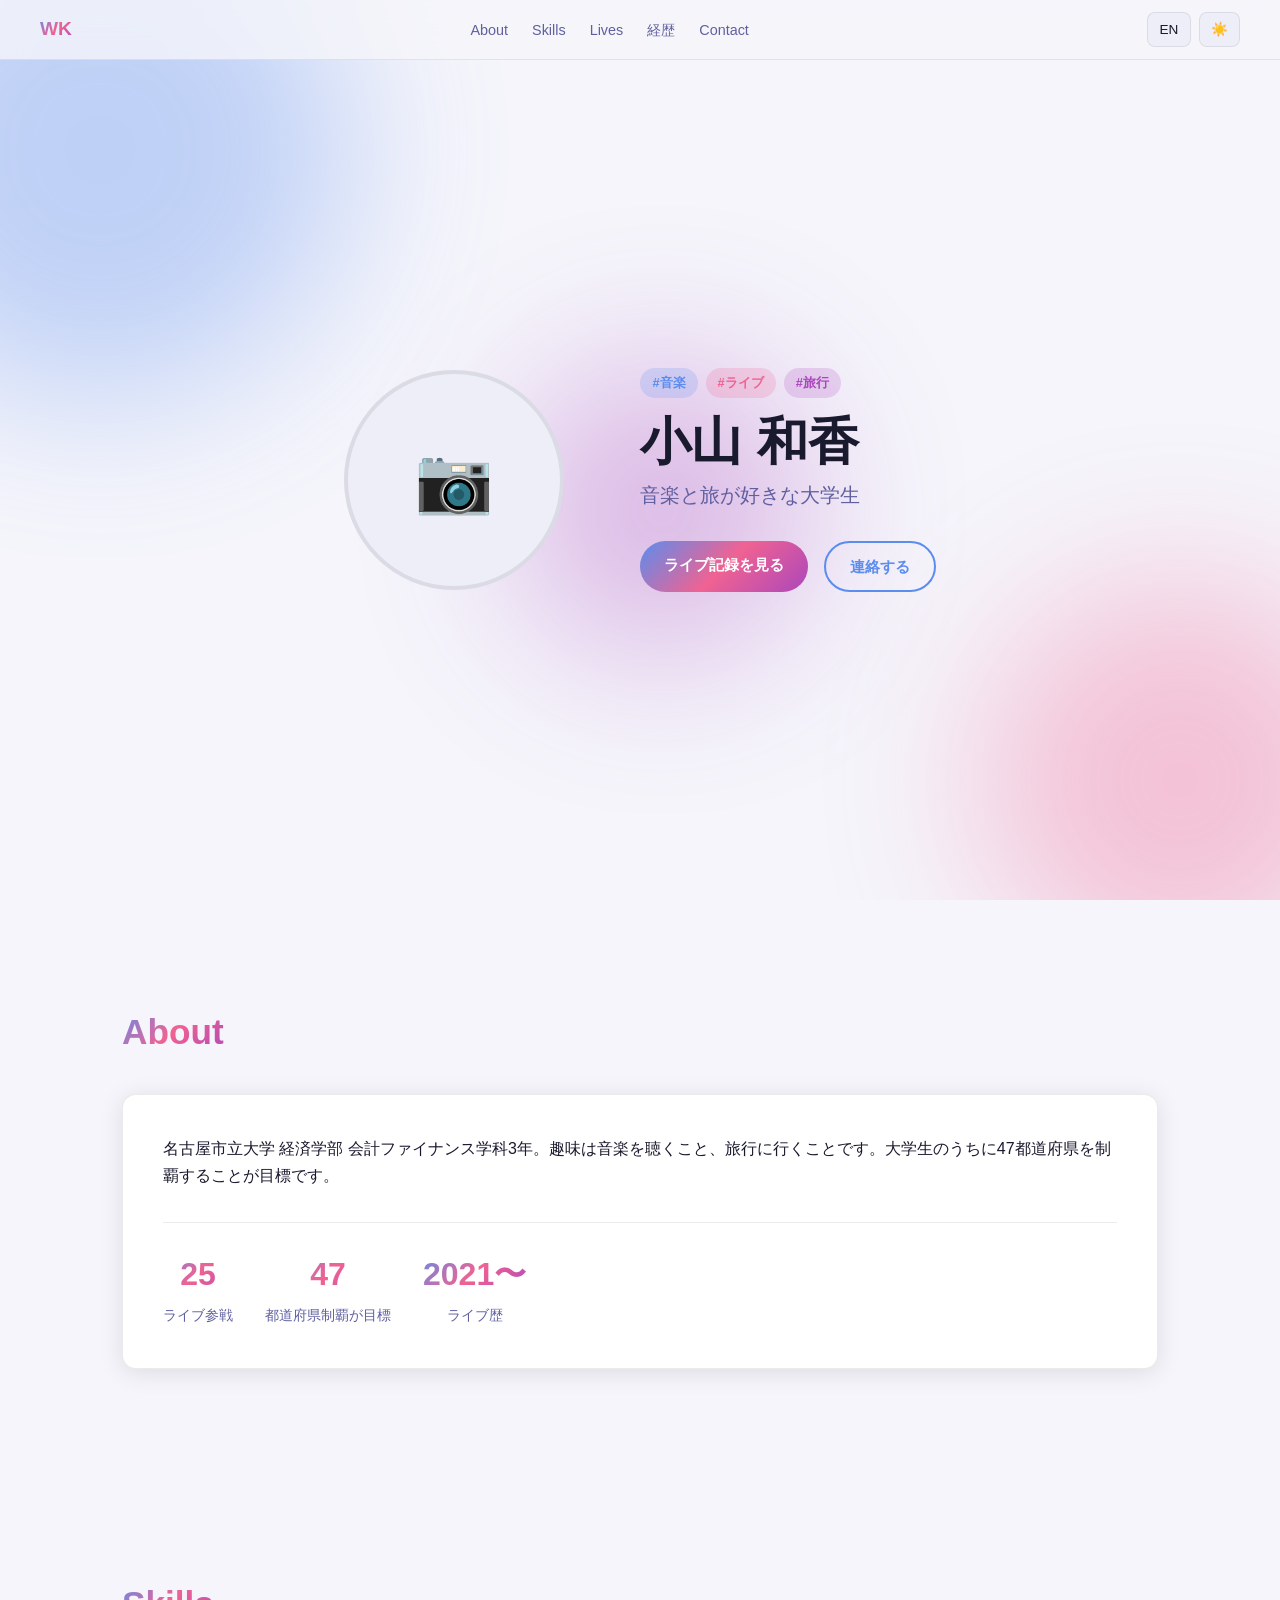
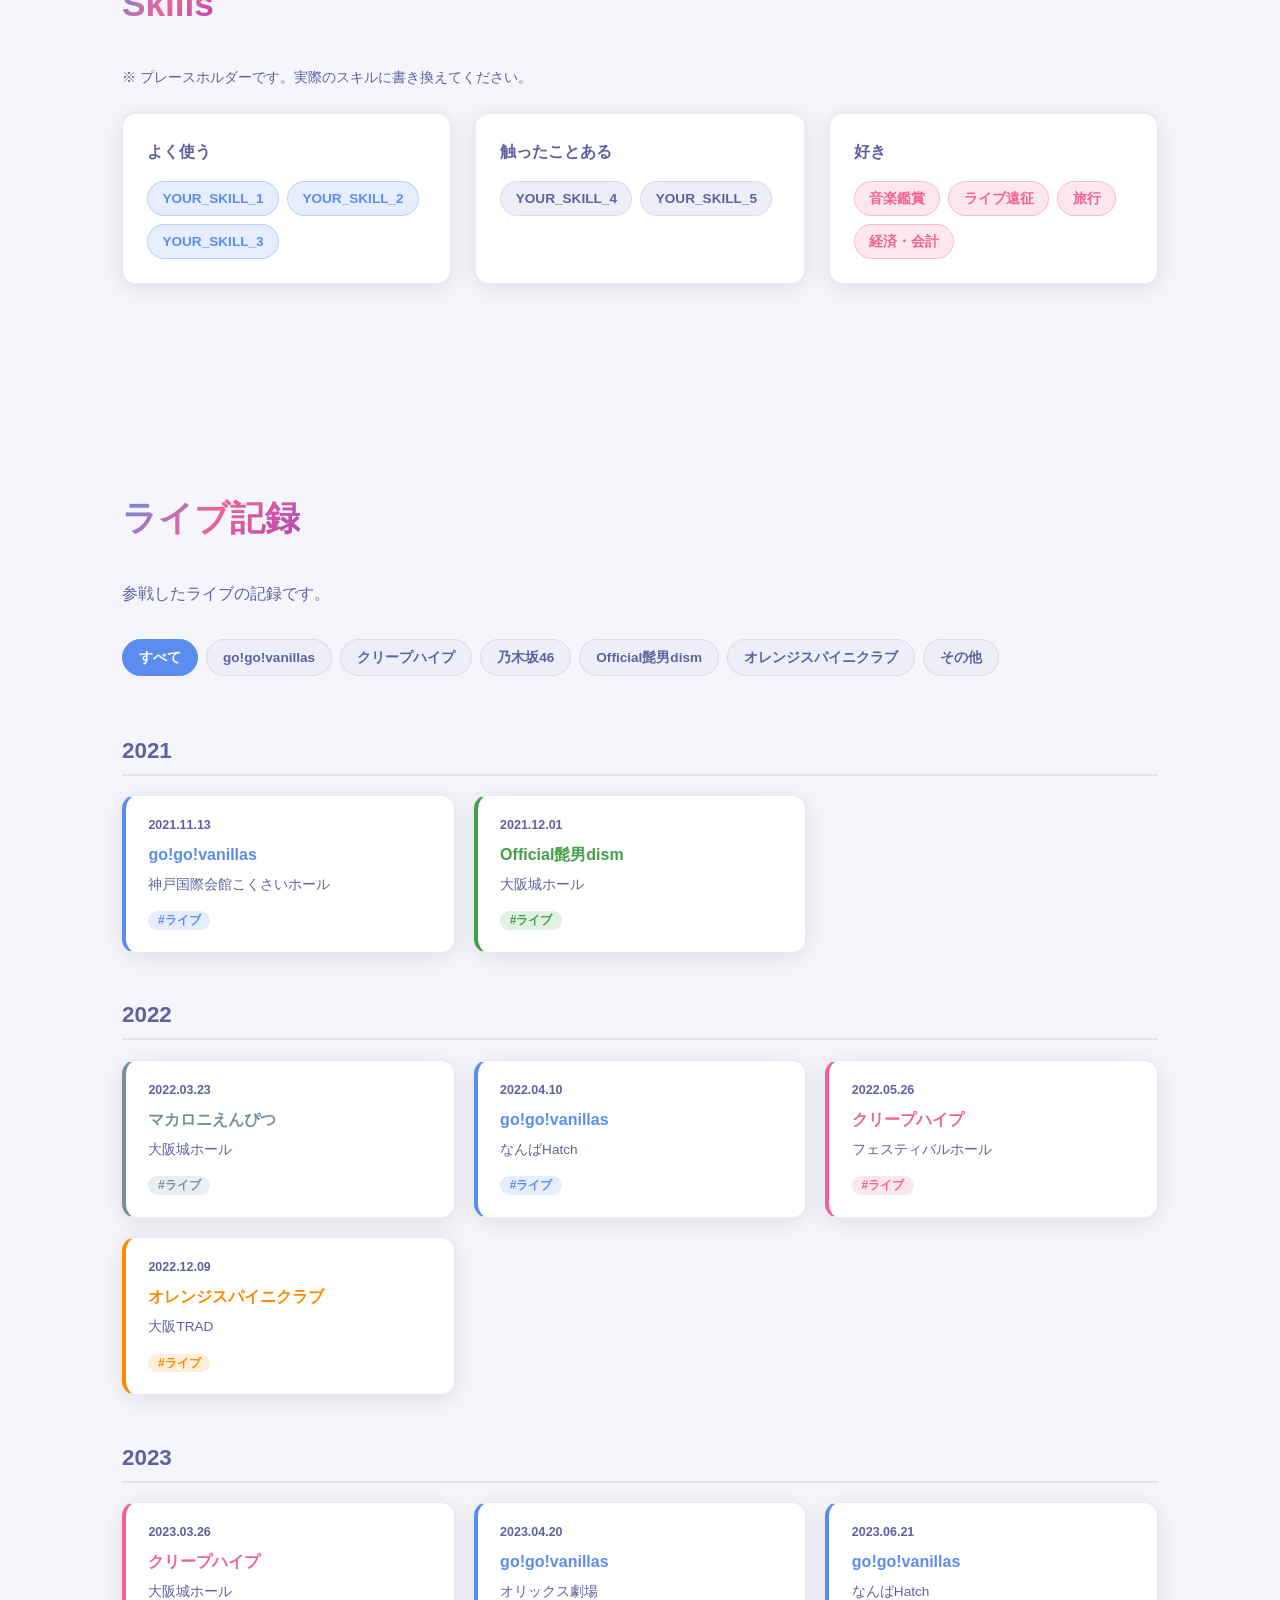
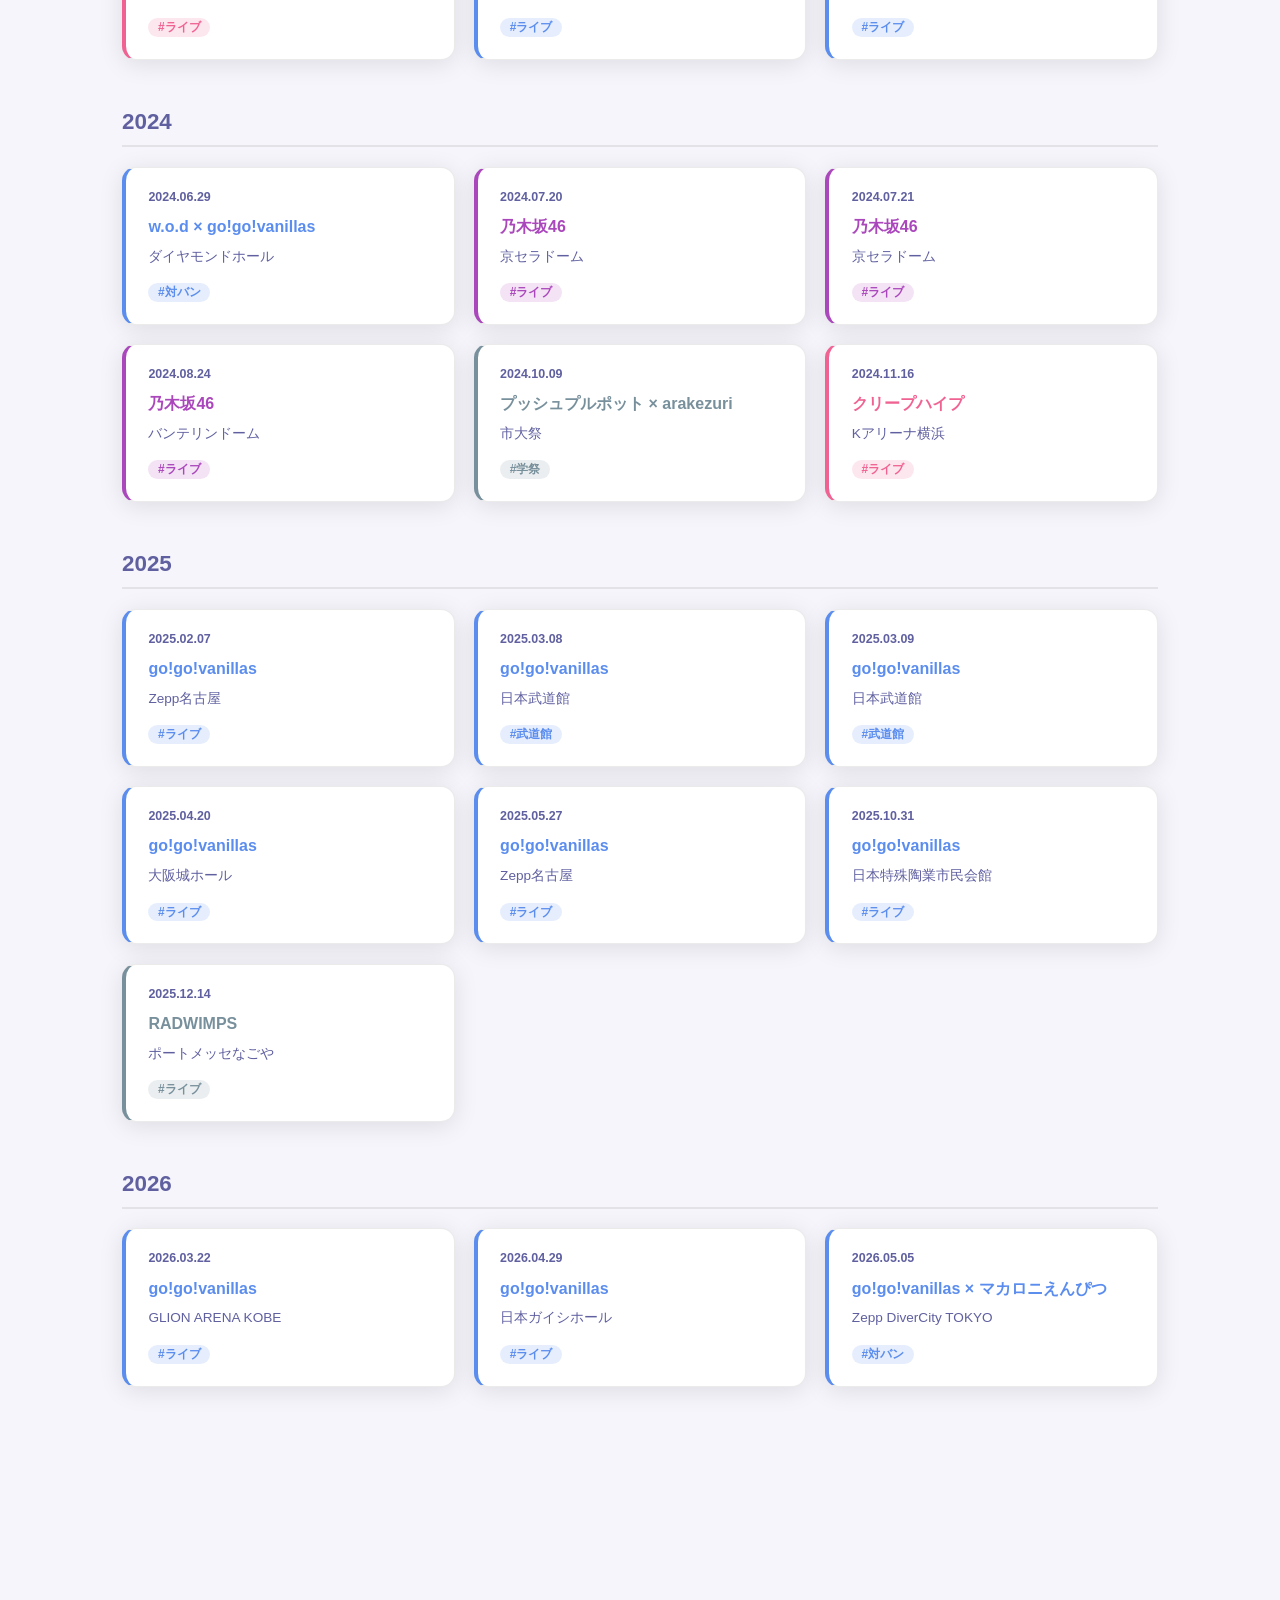
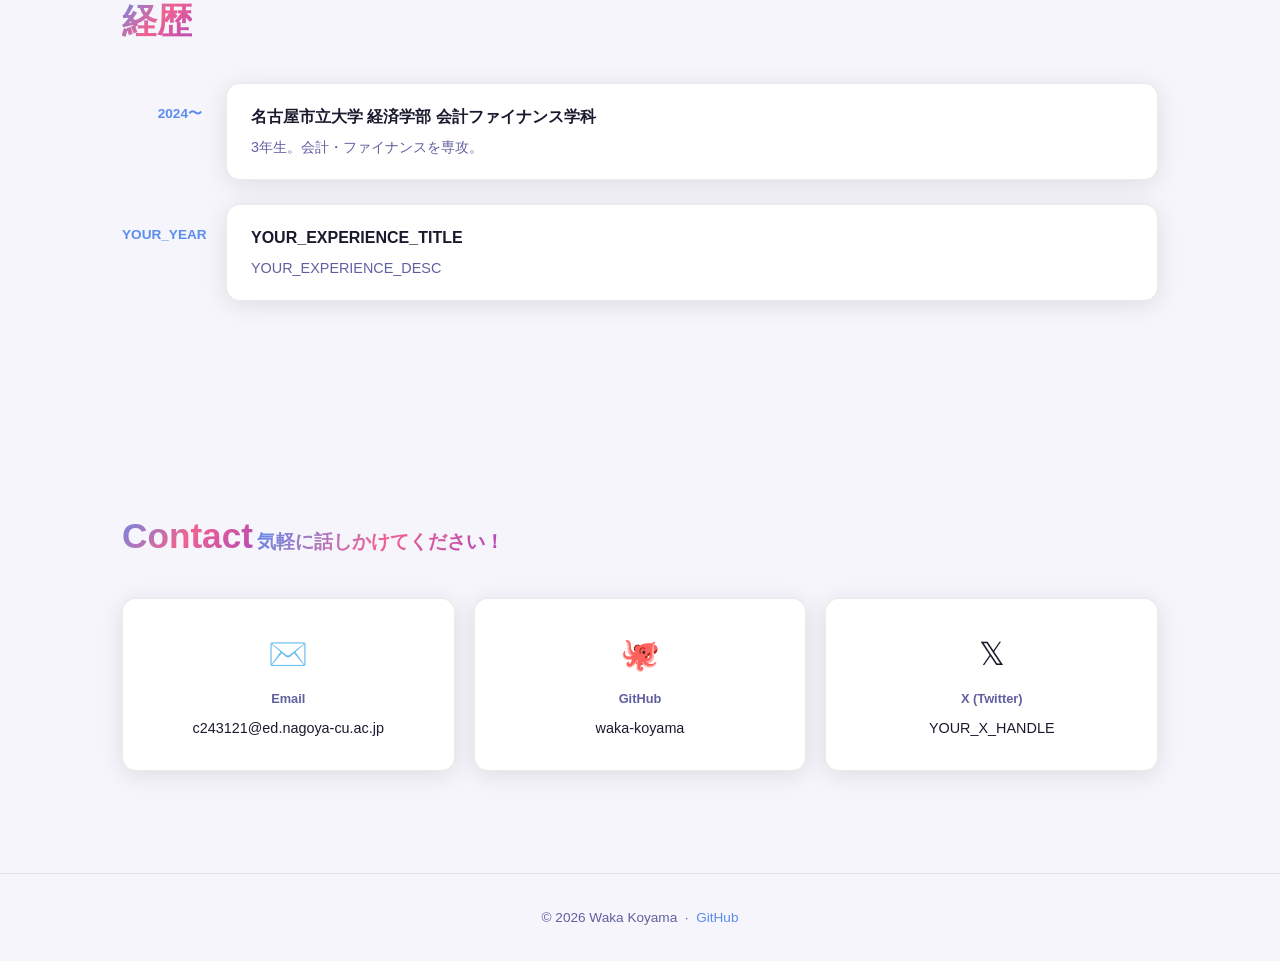
==== index.html @ 8b3d2467 "Add files via upload" ====
<!DOCTYPE html>
<html lang="ja" data-theme="dark" data-lang="ja">
<head>
  <meta charset="UTF-8">
  <meta name="viewport" content="width=device-width, initial-scale=1.0">
  <meta name="description" content="小山和香のポートフォリオ — 音楽・ライブ・旅行が好きな大学生">
  <title>小山 和香 | Waka Koyama</title>
  <link rel="stylesheet" href="style.css">
</head>
<body>

<!-- ========== HEADER ========== -->
<header class="site-header" role="banner">
  <a class="logo" href="#hero" aria-label="トップへ">WK</a>
  <nav class="nav" aria-label="メインナビゲーション">
    <ul>
      <li><a href="#about"      data-i18n="nav.about">About</a></li>
      <li><a href="#skills"     data-i18n="nav.skills">Skills</a></li>
      <li><a href="#projects"   data-i18n="nav.projects">Lives</a></li>
      <li><a href="#experience" data-i18n="nav.experience">Experience</a></li>
      <li><a href="#contact"    data-i18n="nav.contact">Contact</a></li>
    </ul>
  </nav>
  <div class="header-controls">
    <button class="btn-icon" id="lang-toggle" aria-label="言語切替">EN</button>
    <button class="btn-icon" id="theme-toggle" aria-label="テーマ切替">🌙</button>
  </div>
</header>

<main>

<!-- ========== HERO ========== -->
<section id="hero" class="hero" aria-label="ヒーロー">
  <div class="blob blob-1" aria-hidden="true"></div>
  <div class="blob blob-2" aria-hidden="true"></div>
  <div class="blob blob-3" aria-hidden="true"></div>
  <div class="hero-inner">
    <div class="hero-photo-wrap">
      <img class="hero-photo" src="YOUR_PHOTO.jpg" alt="小山和香のプロフィール写真" width="220" height="220"
        onerror="this.style.display='none';this.nextElementSibling.style.display='flex'">
      <div class="hero-photo-placeholder" aria-hidden="true">📷</div>
    </div>
    <div class="hero-text">
      <p class="hero-tags" aria-label="タグ">
        <span class="tag tag-music">#音楽</span>
        <span class="tag tag-live">#ライブ</span>
        <span class="tag tag-travel">#旅行</span>
      </p>
      <h1 class="hero-name"><span data-i18n="hero.name">小山 和香</span></h1>
      <p class="hero-headline" data-i18n="hero.headline">音楽と旅が好きな大学生</p>
      <div class="hero-cta">
        <a href="#projects" class="btn btn-primary" data-i18n="hero.cta1">ライブ記録を見る</a>
        <a href="#contact"  class="btn btn-outline"  data-i18n="hero.cta2">連絡する</a>
      </div>
    </div>
  </div>
</section>

<!-- ========== ABOUT ========== -->
<section id="about" class="section fade-in" aria-labelledby="about-heading">
  <div class="container">
    <h2 class="section-title" id="about-heading" data-i18n="about.title">About</h2>
    <div class="about-card card">
      <p data-i18n="about.body1">名古屋市立大学 経済学部 会計ファイナンス学科3年。趣味は音楽を聴くこと、旅行に行くことです。大学生のうちに47都道府県を制覇することが目標です。</p>
      <div class="about-stats">
        <div class="stat-item">
          <span class="stat-num" id="live-count">25</span>
          <span class="stat-label" data-i18n="about.stat1">ライブ参戦</span>
        </div>
        <div class="stat-item">
          <span class="stat-num">47</span>
          <span class="stat-label" data-i18n="about.stat2">都道府県制覇が目標</span>
        </div>
        <div class="stat-item">
          <span class="stat-num">2021〜</span>
          <span class="stat-label" data-i18n="about.stat3">ライブ歴</span>
        </div>
      </div>
    </div>
  </div>
</section>

<!-- ========== SKILLS ========== -->
<section id="skills" class="section fade-in" aria-labelledby="skills-heading">
  <div class="container">
    <h2 class="section-title" id="skills-heading" data-i18n="skills.title">Skills</h2>
    <p class="section-note" data-i18n="skills.note">※ プレースホルダーです。実際のスキルに書き換えてください。</p>
    <div class="skills-grid">
      <div class="skill-group card">
        <h3 class="skill-group-title" data-i18n="skills.cat1">よく使う</h3>
        <ul class="badge-list badge-primary">
          <li>YOUR_SKILL_1</li><li>YOUR_SKILL_2</li><li>YOUR_SKILL_3</li>
        </ul>
      </div>
      <div class="skill-group card">
        <h3 class="skill-group-title" data-i18n="skills.cat2">触ったことある</h3>
        <ul class="badge-list badge-secondary">
          <li>YOUR_SKILL_4</li><li>YOUR_SKILL_5</li>
        </ul>
      </div>
      <div class="skill-group card">
        <h3 class="skill-group-title" data-i18n="skills.cat3">好き</h3>
        <ul class="badge-list badge-accent">
          <li>音楽鑑賞</li><li>ライブ遠征</li><li>旅行</li><li>経済・会計</li>
        </ul>
      </div>
    </div>
  </div>
</section>

<!-- ========== PROJECTS (ライブ記録) ========== -->
<section id="projects" class="section fade-in" aria-labelledby="projects-heading">
  <div class="container">
    <h2 class="section-title" id="projects-heading" data-i18n="projects.title">ライブ記録</h2>
    <p class="section-sub" data-i18n="projects.sub">参戦したライブの記録です。</p>

    <div class="filter-bar" role="group" aria-label="アーティストフィルター">
      <button class="filter-btn active" data-filter="all"      data-i18n="filter.all">すべて</button>
      <button class="filter-btn"        data-filter="vanillas">go!go!vanillas</button>
      <button class="filter-btn"        data-filter="creep">クリープハイプ</button>
      <button class="filter-btn"        data-filter="nogizaka">乃木坂46</button>
      <button class="filter-btn"        data-filter="higedan">Official髭男dism</button>
      <button class="filter-btn"        data-filter="orange">オレンジスパイニクラブ</button>
      <button class="filter-btn"        data-filter="other"    data-i18n="filter.other">その他</button>
    </div>

    <div class="live-grid" id="live-grid">


      <!-- 2021 -->
      <div class="year-label">2021</div>

      <article class="live-card card vanillas" data-artist="vanillas"
        data-tour="Life is Beautiful"
        data-setlist="マジック,平成ペイン,クライベイビー,お子さまプレート,鏡,12:25,バームクーヘン,Ready Steady go! go!,デッドマンズチェイス,倫敦,ca$h from chao$,アダムとイヴ,カウンターアクション,ストレンジャー,one shot kill,エマ,LIFE IS BEAUTIFUL,パラノーマルワンダーワールド,ロールプレイ,アメイジングレース,ギフト">
        <time class="live-date" datetime="2021-11-13">2021.11.13</time>
        <h3 class="live-artist">go!go!vanillas</h3>
        <p class="live-venue">神戸国際会館こくさいホール</p>
        <span class="live-tag">#ライブ</span>
      </article>

      <article class="live-card card higedan" data-artist="higedan"
        data-tour="one - man tour 2021-2022 - Editorial -"
        data-setlist="Universe,HELLO,宿命,115万キロのフィルム,パラボラ,Shower,みどりの雨避け,Bedroom Talk,Laughter,フィラメント,Stand By You,ペンディング・マシーン,ブラザーズ,ノーダウト,FIRE GROUND,Cry Baby,Editorial,アポトーシス,Lost In My Room,Pretender,異端なスター,I LOVE...">
        <time class="live-date" datetime="2021-12-01">2021.12.01</time>
        <h3 class="live-artist">Official髭男dism</h3>
        <p class="live-venue">大阪城ホール</p>
        <span class="live-tag">#ライブ</span>
      </article>

      <!-- 2022 -->
      <div class="year-label">2022</div>

      <article class="live-card card other" data-artist="other"
        data-tour="マカロックツアーvol.13 〜あっという間の10周年☆変わらずあなたと鳴らし廻り！篇〜"
        data-setlist="鳴らせ,レモンパイ,トマソン,はしりがき,なんでもないよ,,好きだった（はずだった）,ヤングアダルト,恋人ごっこ,キスをしよう,春の嵐,メレンゲ,青春と一瞬,TONTTU,ワルツのレター,STAY with ME,ハートロッカー,僕らが強く。,あこがれ,ハッピーエンドへの期待は,OKKAKE">
        <time class="live-date" datetime="2022-03-23">2022.03.23</time>
        <h3 class="live-artist">マカロニえんぴつ</h3>
        <p class="live-venue">大阪城ホール</p>
        <span class="live-tag">#ライブ</span>
      </article>

      <article class="live-card card vanillas" data-artist="vanillas"
        data-tour="青いの。 TOUR 2022"
        data-setlist="サクラサク,バイリンガール,クライベイビー,T R A P !,デッドマンズチェイス,お子さまプレート,エマ,平成ペイン,青いの。,アメイジンググレース,マジック,LIFE IS BEAUTIFUL,アダムとイヴ">
        <time class="live-date" datetime="2022-04-10">2022.04.10</time>
        <h3 class="live-artist">go!go!vanillas</h3>
        <p class="live-venue">なんばHatch</p>
        <span class="live-tag">#ライブ</span>
      </article>

      <article class="live-card card creep" data-artist="creep"
        data-tour="今夜は月が綺麗だよ"
        data-setlist="なんてことはしませんでしたとさ,身も蓋もない水槽,君の部屋,月の逆襲,四季,イト,しょうもな,一生に一度愛してるよ,ニガツノナミダ,しらす,なんか出てきちゃってる,キケンナアソビ,栞,オレンジ,すぐに,二人の間,モノマネ,ヒッカキキズ,ナイトオンザプラネット,左耳,手と手,ABCDC,exダーリン,風にふかれて">
        <time class="live-date" datetime="2022-05-26">2022.05.26</time>
        <h3 class="live-artist">クリープハイプ</h3>
        <p class="live-venue">フェスティバルホール</p>
        <span class="live-tag">#ライブ</span>
      </article>

      <article class="live-card card orange" data-artist="orange"
        data-tour="ワンマンツアー2022～グッバイ過去、それからあとはサンキュー!～"
        data-setlist="君のいる方へ,まいでぃあ,パープリン,7997,タルパ,みょーじ,東京の空,37.5℃,デイリーネイビークレイジー,タイムトラベルメロン,ガマズミ,理由,敏感少女,急ショック死寸前,キンモクセイ,モザイク,イヤーワーム,ドロップ">
        <time class="live-date" datetime="2022-12-09">2022.12.09</time>
        <h3 class="live-artist">オレンジスパイニクラブ</h3>
        <p class="live-venue">大阪TRAD</p>
        <span class="live-tag">#ライブ</span>
      </article>

      <!-- 2023 -->
      <div class="year-label">2023</div>

      <article class="live-card card creep" data-artist="creep"
        data-tour="本なんてぶっ飛ばしてよ"
        data-setlist="身も蓋もない水槽,しょうもな,一生に一度愛してるよ,君の部屋,月の逆襲,グレーマンのせいにする,キケンナアソビ,ボーイズENDガールズ,明日はどっちだ,傷つける,ナイトオンザプラネット,一生のお願い,本なんてぶっ飛ばしてよ,チロルとポルノ,愛の標識,栞,イト,火まつり,週刊誌,社会の窓と同じ構成,HE IS MINE,ポリコ,おやすみ泣き声、さよなら歌姫,イノチミジカシコイセヨオトメ,二十九、三十">
        <time class="live-date" datetime="2023-03-26">2023.03.26</time>
        <h3 class="live-artist">クリープハイプ</h3>
        <p class="live-venue">大阪城ホール</p>
        <span class="live-tag">#ライブ</span>
      </article>

      <article class="live-card card vanillas" data-artist="vanillas"
        data-tour="FLOWERS"
        data-setlist="RUN RUN RUN,HIGHER,The Marking Song,I Don't Wanna Be You,おはようカルチャー,Penetration,ペンペン,お子さまプレート,青いの。,鏡,アダムとイヴ,My Favorite Things,Dirty Pretty Things,バイリンガール,エマ,カウンターアクション,one shot kill,アメイジングレース,きみとぼく,硝子,LIFE IS BEAUTIFUL">
        <time class="live-date" datetime="2023-04-20">2023.04.20</time>
        <h3 class="live-artist">go!go!vanillas</h3>
        <p class="live-venue">オリックス劇場</p>
        <span class="live-tag">#ライブ</span>
      </article>

      <article class="live-card card vanillas" data-artist="vanillas"
        data-tour="go!go!CLUB 会員限定ライブ「TIME THIEF TOUR」"
        data-setlist="ハイテンション,We are go!,非実在少女,ラバーズ,ホラーショー,ビッグモンスーン,バイリンガール,トワイライト,ニューエイジ,なつのうた,ツインズ,No No No,モールスクライスト,セレモニー,ニューゲーム,カウンターアクション,ライクアマウンテン,エマ,おはようカルチャー,人間讃歌,アクロス ザ ユニバーシティ,ギフト">
        <time class="live-date" datetime="2023-06-21">2023.06.21</time>
        <h3 class="live-artist">go!go!vanillas</h3>
        <p class="live-venue">なんばHatch</p>
        <span class="live-tag">#ライブ</span>
      </article>


      <!-- 2024 -->
      <div class="year-label">2024</div>

      <article class="live-card card vanillas" data-artist="vanillas"
        data-tour='w.o.d. presents "スペース・インベーダーズ VI"'
        data-setlist="【go!go!vanillas】HIGHER,エマ,デッドマンズチェイス,SHAKE,鏡,平安,one shot kill,ストレンジャー,カウンターアクション,平成ペイン,マジック / 【w.o.d】STARS,楽園,Fullface,Kill your idols Kiss me baby,lala,1994,陽炎,バニラ・スカイ,オレンジ,あらしのよるに,エンドレス・リピート,イカロス,Mayday,踊る阿呆に見る阿呆,My Generation">
        <time class="live-date" datetime="2024-06-29">2024.06.29</time>
        <h3 class="live-artist">w.o.d × go!go!vanillas</h3>
        <p class="live-venue">ダイヤモンドホール</p>
        <span class="live-tag">#対バン</span>
      </article>

      <article class="live-card card nogizaka" data-artist="nogizaka"
        data-tour="YOUR_TOUR_NAME" data-setlist="">
        <time class="live-date" datetime="2024-07-20">2024.07.20</time>
        <h3 class="live-artist">乃木坂46</h3>
        <p class="live-venue">京セラドーム</p>
        <span class="live-tag">#ライブ</span>
      </article>

      <article class="live-card card nogizaka" data-artist="nogizaka"
        data-tour="YOUR_TOUR_NAME" data-setlist="">
        <time class="live-date" datetime="2024-07-21">2024.07.21</time>
        <h3 class="live-artist">乃木坂46</h3>
        <p class="live-venue">京セラドーム</p>
        <span class="live-tag">#ライブ</span>
      </article>

      <article class="live-card card nogizaka" data-artist="nogizaka"
        data-tour="YOUR_TOUR_NAME" data-setlist="">
        <time class="live-date" datetime="2024-08-24">2024.08.24</time>
        <h3 class="live-artist">乃木坂46</h3>
        <p class="live-venue">バンテリンドーム</p>
        <span class="live-tag">#ライブ</span>
      </article>

      <article class="live-card card other" data-artist="other"
        data-tour="" data-setlist="">
        <time class="live-date" datetime="2024-10-09">2024.10.09</time>
        <h3 class="live-artist">プッシュプルポット × arakezuri</h3>
        <p class="live-venue">市大祭</p>
        <span class="live-tag">#学祭</span>
      </article>

      <article class="live-card card creep" data-artist="creep"
        data-tour="YOUR_TOUR_NAME" data-setlist="">
        <time class="live-date" datetime="2024-11-16">2024.11.16</time>
        <h3 class="live-artist">クリープハイプ</h3>
        <p class="live-venue">Kアリーナ横浜</p>
        <span class="live-tag">#ライブ</span>
      </article>

      <!-- 2025 -->
      <div class="year-label">2025</div>

      <article class="live-card card vanillas" data-artist="vanillas"
        data-tour="YOUR_TOUR_NAME" data-setlist="">
        <time class="live-date" datetime="2025-02-07">2025.02.07</time>
        <h3 class="live-artist">go!go!vanillas</h3>
        <p class="live-venue">Zepp名古屋</p>
        <span class="live-tag">#ライブ</span>
      </article>

      <article class="live-card card vanillas" data-artist="vanillas"
        data-tour="YOUR_TOUR_NAME" data-setlist="">
        <time class="live-date" datetime="2025-03-08">2025.03.08</time>
        <h3 class="live-artist">go!go!vanillas</h3>
        <p class="live-venue">日本武道館</p>
        <span class="live-tag">#武道館</span>
      </article>

      <article class="live-card card vanillas" data-artist="vanillas"
        data-tour="YOUR_TOUR_NAME" data-setlist="">
        <time class="live-date" datetime="2025-03-09">2025.03.09</time>
        <h3 class="live-artist">go!go!vanillas</h3>
        <p class="live-venue">日本武道館</p>
        <span class="live-tag">#武道館</span>
      </article>

      <article class="live-card card vanillas" data-artist="vanillas"
        data-tour="YOUR_TOUR_NAME" data-setlist="">
        <time class="live-date" datetime="2025-04-20">2025.04.20</time>
        <h3 class="live-artist">go!go!vanillas</h3>
        <p class="live-venue">大阪城ホール</p>
        <span class="live-tag">#ライブ</span>
      </article>

      <article class="live-card card vanillas" data-artist="vanillas"
        data-tour="YOUR_TOUR_NAME" data-setlist="">
        <time class="live-date" datetime="2025-05-27">2025.05.27</time>
        <h3 class="live-artist">go!go!vanillas</h3>
        <p class="live-venue">Zepp名古屋</p>
        <span class="live-tag">#ライブ</span>
      </article>

      <article class="live-card card vanillas" data-artist="vanillas"
        data-tour="YOUR_TOUR_NAME" data-setlist="">
        <time class="live-date" datetime="2025-10-31">2025.10.31</time>
        <h3 class="live-artist">go!go!vanillas</h3>
        <p class="live-venue">日本特殊陶業市民会館</p>
        <span class="live-tag">#ライブ</span>
      </article>

      <article class="live-card card other" data-artist="other"
        data-tour="" data-setlist="">
        <time class="live-date" datetime="2025-12-14">2025.12.14</time>
        <h3 class="live-artist">RADWIMPS</h3>
        <p class="live-venue">ポートメッセなごや</p>
        <span class="live-tag">#ライブ</span>
      </article>

      <!-- 2026 -->
      <div class="year-label">2026</div>

      <article class="live-card card vanillas" data-artist="vanillas"
        data-tour="YOUR_TOUR_NAME" data-setlist="">
        <time class="live-date" datetime="2026-03-22">2026.03.22</time>
        <h3 class="live-artist">go!go!vanillas</h3>
        <p class="live-venue">GLION ARENA KOBE</p>
        <span class="live-tag">#ライブ</span>
      </article>

      <article class="live-card card vanillas" data-artist="vanillas"
        data-tour="YOUR_TOUR_NAME" data-setlist="">
        <time class="live-date" datetime="2026-04-29">2026.04.29</time>
        <h3 class="live-artist">go!go!vanillas</h3>
        <p class="live-venue">日本ガイシホール</p>
        <span class="live-tag">#ライブ</span>
      </article>

      <article class="live-card card vanillas" data-artist="vanillas"
        data-tour="YOUR_TOUR_NAME" data-setlist="">
        <time class="live-date" datetime="2026-05-05">2026.05.05</time>
        <h3 class="live-artist">go!go!vanillas × マカロニえんぴつ</h3>
        <p class="live-venue">Zepp DiverCity TOKYO</p>
        <span class="live-tag">#対バン</span>
      </article>

    </div><!-- /live-grid -->
  </div>
</section>


<!-- ========== EXPERIENCE ========== -->
<section id="experience" class="section fade-in" aria-labelledby="exp-heading">
  <div class="container">
    <h2 class="section-title" id="exp-heading" data-i18n="exp.title">経歴</h2>
    <ol class="timeline" reversed>
      <li class="timeline-item">
        <span class="timeline-year">2024〜</span>
        <div class="timeline-body card">
          <h3 data-i18n="exp.item1.title">名古屋市立大学 経済学部 会計ファイナンス学科</h3>
          <p data-i18n="exp.item1.desc">3年生。会計・ファイナンスを専攻。</p>
        </div>
      </li>
      <li class="timeline-item">
        <span class="timeline-year">YOUR_YEAR</span>
        <div class="timeline-body card">
          <h3 data-i18n="exp.item2.title">YOUR_EXPERIENCE_TITLE</h3>
          <p data-i18n="exp.item2.desc">YOUR_EXPERIENCE_DESC</p>
        </div>
      </li>
    </ol>
  </div>
</section>

<!-- ========== CONTACT ========== -->
<section id="contact" class="section fade-in" aria-labelledby="contact-heading">
  <div class="container">
    <h2 class="section-title" id="contact-heading" data-i18n="contact.title">Contact</h2>
    <p class="contact-lead" data-i18n="contact.lead">気軽に話しかけてください！</p>
    <div class="contact-links">
      <a href="mailto:c243121@ed.nagoya-cu.ac.jp" class="contact-card card" aria-label="メールを送る">
        <span class="contact-icon" aria-hidden="true">✉️</span>
        <span class="contact-label">Email</span>
        <span class="contact-value">c243121@ed.nagoya-cu.ac.jp</span>
      </a>
      <a href="https://github.com/waka-koyama" class="contact-card card" target="_blank" rel="noopener noreferrer" aria-label="GitHubを開く">
        <span class="contact-icon" aria-hidden="true">🐙</span>
        <span class="contact-label">GitHub</span>
        <span class="contact-value">waka-koyama</span>
      </a>
      <a href="#" class="contact-card card" aria-label="X (Twitter) を開く">
        <span class="contact-icon" aria-hidden="true">𝕏</span>
        <span class="contact-label">X (Twitter)</span>
        <span class="contact-value">YOUR_X_HANDLE</span>
      </a>
    </div>
  </div>
</section>

</main>

<!-- ========== MODAL ========== -->
<div id="live-modal" class="modal-overlay" role="dialog" aria-modal="true" aria-labelledby="modal-artist" hidden>
  <div class="modal-box card">
    <button class="modal-close" id="modal-close" aria-label="閉じる">✕</button>
    <p class="modal-date"   id="modal-date"></p>
    <h2 class="modal-artist" id="modal-artist"></h2>
    <p class="modal-venue"  id="modal-venue"></p>
    <p class="modal-tour"   id="modal-tour"></p>
    <div class="modal-setlist-wrap">
      <h3 class="modal-setlist-title">セットリスト</h3>
      <ol class="modal-setlist" id="modal-setlist"></ol>
    </div>
  </div>
</div>

<!-- ========== FOOTER ========== -->
<footer class="site-footer" role="contentinfo">
  <p>© 2026 Waka Koyama &nbsp;·&nbsp;
    <a href="https://github.com/waka-koyama" target="_blank" rel="noopener noreferrer">GitHub</a>
  </p>
</footer>

<script src="script.js"></script>
</body>
</html>
---- style.css ----
/* ============================================================
   style.css — 小山和香 Portfolio
   ============================================================ */

/* ---------- CSS Variables ---------- */
:root {
  --accent:   #5b8dee;
  --accent-2: #f06292;
  --accent-3: #ab47bc;
  --grad: linear-gradient(135deg, var(--accent), var(--accent-2), var(--accent-3));

  /* dark (default) */
  --bg:        #0f0f14;
  --bg-card:   #1a1a24;
  --bg-card2:  #22223a;
  --text:      #e8e8f0;
  --text-muted:#9090b0;
  --border:    rgba(255,255,255,.08);
  --shadow:    0 4px 24px rgba(0,0,0,.45);
  --radius:    14px;
  --header-h:  60px;
}

[data-theme="light"] {
  --bg:        #f5f5fb;
  --bg-card:   #ffffff;
  --bg-card2:  #eeeef8;
  --text:      #1a1a2e;
  --text-muted:#6060a0;
  --border:    rgba(0,0,0,.08);
  --shadow:    0 4px 24px rgba(0,0,0,.10);
}

/* ---------- Reset ---------- */
*, *::before, *::after { box-sizing: border-box; margin: 0; padding: 0; }
html { scroll-behavior: smooth; font-size: 16px; }
body {
  font-family: -apple-system, BlinkMacSystemFont, "Hiragino Sans", "Noto Sans JP",
               "Yu Gothic", sans-serif;
  background: var(--bg);
  color: var(--text);
  line-height: 1.7;
  transition: background .3s, color .3s;
}
img { max-width: 100%; display: block; }
a { color: inherit; text-decoration: none; }
ul, ol { list-style: none; }
button { cursor: pointer; border: none; background: none; font: inherit; }

/* ---------- Header ---------- */
.site-header {
  position: fixed; top: 0; left: 0; right: 0; z-index: 100;
  height: var(--header-h);
  display: flex; align-items: center; justify-content: space-between;
  padding: 0 clamp(1rem, 4vw, 2.5rem);
  background: color-mix(in srgb, var(--bg) 80%, transparent);
  backdrop-filter: blur(12px);
  border-bottom: 1px solid var(--border);
}
.logo {
  font-weight: 800; font-size: 1.2rem;
  background: var(--grad); -webkit-background-clip: text; -webkit-text-fill-color: transparent;
  background-clip: text;
}
.nav ul { display: flex; gap: 1.5rem; }
.nav a {
  font-size: .9rem; color: var(--text-muted);
  transition: color .2s;
}
.nav a:hover { color: var(--text); }
.header-controls { display: flex; gap: .5rem; }
.btn-icon {
  padding: .3rem .7rem; border-radius: 8px;
  background: var(--bg-card2); color: var(--text);
  font-size: .85rem; border: 1px solid var(--border);
  transition: background .2s;
}
.btn-icon:hover { background: var(--bg-card); }

/* ---------- Sections ---------- */
.section { padding: clamp(4rem, 8vw, 7rem) 0; }
.container { max-width: 1100px; margin: 0 auto; padding: 0 clamp(1rem, 4vw, 2rem); }
.section-title {
  font-size: clamp(1.6rem, 4vw, 2.2rem);
  font-weight: 800; margin-bottom: 2rem;
  background: var(--grad); -webkit-background-clip: text; -webkit-text-fill-color: transparent;
  background-clip: text; display: inline-block;
}
.section-note { color: var(--text-muted); font-size: .85rem; margin-bottom: 1.5rem; }
.section-sub  { color: var(--text-muted); margin-bottom: 2rem; }

/* ---------- Card ---------- */
.card {
  background: var(--bg-card);
  border: 1px solid var(--border);
  border-radius: var(--radius);
  box-shadow: var(--shadow);
  transition: transform .25s, box-shadow .25s;
}
.card:hover {
  transform: translateY(-4px);
  box-shadow: 0 8px 32px rgba(0,0,0,.35);
}

/* ---------- Buttons ---------- */
.btn {
  display: inline-block; padding: .65rem 1.5rem;
  border-radius: 50px; font-weight: 700; font-size: .95rem;
  transition: transform .2s, box-shadow .2s;
}
.btn:hover { transform: translateY(-2px); box-shadow: 0 6px 20px rgba(0,0,0,.3); }
.btn-primary {
  background: var(--grad); color: #fff;
}
.btn-outline {
  border: 2px solid var(--accent); color: var(--accent);
}

/* ---------- Hero ---------- */
.hero {
  min-height: 100svh;
  display: flex; align-items: center; justify-content: center;
  position: relative; overflow: hidden;
  padding-top: var(--header-h);
}
.hero-inner {
  display: flex; align-items: center; gap: clamp(2rem, 6vw, 5rem);
  flex-wrap: wrap; justify-content: center;
  position: relative; z-index: 1;
  padding: 2rem clamp(1rem, 4vw, 2rem);
}

/* Blobs */
.blob {
  position: absolute; border-radius: 50%; filter: blur(80px); opacity: .35;
  pointer-events: none;
}
.blob-1 { width: 500px; height: 500px; background: var(--accent);   top: -100px; left: -150px; }
.blob-2 { width: 400px; height: 400px; background: var(--accent-2); bottom: -80px; right: -100px; }
.blob-3 { width: 300px; height: 300px; background: var(--accent-3); top: 40%; left: 40%; }

/* Photo */
.hero-photo-wrap { position: relative; flex-shrink: 0; }
.hero-photo {
  width: clamp(160px, 22vw, 220px);
  height: clamp(160px, 22vw, 220px);
  border-radius: 50%; object-fit: cover;
  border: 4px solid transparent;
  background: var(--grad) border-box;
  box-shadow: 0 0 0 4px var(--bg), 0 0 0 6px var(--accent);
}
.hero-photo-placeholder {
  display: none;
  width: clamp(160px, 22vw, 220px);
  height: clamp(160px, 22vw, 220px);
  border-radius: 50%;
  background: var(--bg-card2);
  align-items: center; justify-content: center;
  font-size: 4rem;
  border: 4px solid var(--border);
}

/* Hero text */
.hero-text { max-width: 520px; }
.hero-tags { display: flex; gap: .5rem; flex-wrap: wrap; margin-bottom: 1rem; }
.tag {
  padding: .25rem .75rem; border-radius: 50px;
  font-size: .8rem; font-weight: 700;
}
.tag-music  { background: rgba(91,141,238,.2);  color: var(--accent); }
.tag-live   { background: rgba(240,98,146,.2);  color: var(--accent-2); }
.tag-travel { background: rgba(171,71,188,.2);  color: var(--accent-3); }

.hero-name {
  font-size: clamp(2rem, 6vw, 3.2rem);
  font-weight: 900; line-height: 1.1;
  margin-bottom: .5rem;
}
.hero-headline {
  font-size: clamp(1rem, 2.5vw, 1.25rem);
  color: var(--text-muted); margin-bottom: 1.8rem;
}
.hero-cta { display: flex; gap: 1rem; flex-wrap: wrap; }

/* ---------- About ---------- */
.about-card { padding: clamp(1.5rem, 4vw, 2.5rem); }
.about-card p { margin-bottom: 1rem; }
.about-stats {
  display: flex; gap: 2rem; flex-wrap: wrap;
  margin-top: 2rem; padding-top: 1.5rem;
  border-top: 1px solid var(--border);
}
.stat-item { text-align: center; }
.stat-num {
  display: block; font-size: 2rem; font-weight: 900;
  background: var(--grad); -webkit-background-clip: text; -webkit-text-fill-color: transparent;
  background-clip: text;
}
.stat-label { font-size: .85rem; color: var(--text-muted); }

/* ---------- Skills ---------- */
.skills-grid {
  display: grid;
  grid-template-columns: repeat(auto-fit, minmax(240px, 1fr));
  gap: 1.5rem;
}
.skill-group { padding: 1.5rem; }
.skill-group-title {
  font-size: 1rem; font-weight: 700; margin-bottom: 1rem;
  color: var(--text-muted);
}
.badge-list { display: flex; flex-wrap: wrap; gap: .5rem; }
.badge-list li {
  padding: .3rem .9rem; border-radius: 50px;
  font-size: .85rem; font-weight: 600;
}
.badge-primary li { background: rgba(91,141,238,.15); color: var(--accent); border: 1px solid rgba(91,141,238,.3); }
.badge-secondary li { background: var(--bg-card2); color: var(--text-muted); border: 1px solid var(--border); }
.badge-accent li { background: rgba(240,98,146,.15); color: var(--accent-2); border: 1px solid rgba(240,98,146,.3); }

/* ---------- Live / Projects ---------- */
.filter-bar {
  display: flex; flex-wrap: wrap; gap: .5rem; margin-bottom: 2rem;
}
.filter-btn {
  padding: .35rem 1rem; border-radius: 50px;
  font-size: .85rem; font-weight: 600;
  background: var(--bg-card2); color: var(--text-muted);
  border: 1px solid var(--border);
  transition: background .2s, color .2s;
}
.filter-btn:hover, .filter-btn.active {
  background: var(--accent); color: #fff; border-color: var(--accent);
}

.live-grid {
  display: grid;
  grid-template-columns: repeat(auto-fill, minmax(260px, 1fr));
  gap: 1.2rem;
  align-items: start;
}
.year-label {
  grid-column: 1 / -1;
  font-size: 1.4rem; font-weight: 900;
  color: var(--text-muted);
  padding: .5rem 0 .25rem;
  border-bottom: 2px solid var(--border);
  margin-top: 1rem;
}

/* Live card */
.live-card {
  padding: 1.2rem 1.4rem;
  border-left: 4px solid transparent;
  position: relative;
}
.live-date {
  display: block; font-size: .78rem; font-weight: 700;
  color: var(--text-muted); margin-bottom: .3rem;
  font-variant-numeric: tabular-nums;
}
.live-artist {
  font-size: 1rem; font-weight: 800; margin-bottom: .3rem;
}
.live-venue {
  font-size: .85rem; color: var(--text-muted); margin-bottom: .6rem;
}
.live-tag {
  font-size: .75rem; font-weight: 700;
  padding: .15rem .6rem; border-radius: 50px;
  background: var(--bg-card2);
}

/* Artist color coding */
.live-card.vanillas { border-left-color: #5b8dee; }
.live-card.vanillas .live-artist { color: #5b8dee; }
.live-card.vanillas .live-tag { background: rgba(91,141,238,.15); color: #5b8dee; }

.live-card.creep { border-left-color: #f06292; }
.live-card.creep .live-artist { color: #f06292; }
.live-card.creep .live-tag { background: rgba(240,98,146,.15); color: #f06292; }

.live-card.nogizaka { border-left-color: #ab47bc; }
.live-card.nogizaka .live-artist { color: #ab47bc; }
.live-card.nogizaka .live-tag { background: rgba(171,71,188,.15); color: #ab47bc; }

.live-card.higedan { border-left-color: #43a047; }
.live-card.higedan .live-artist { color: #43a047; }
.live-card.higedan .live-tag { background: rgba(67,160,71,.15); color: #43a047; }

.live-card.orange { border-left-color: #fb8c00; }
.live-card.orange .live-artist { color: #fb8c00; }
.live-card.orange .live-tag { background: rgba(251,140,0,.15); color: #fb8c00; }

.live-card.other { border-left-color: #78909c; }
.live-card.other .live-artist { color: #78909c; }
.live-card.other .live-tag { background: rgba(120,144,156,.15); color: #78909c; }

/* hidden by filter */
.live-card.hidden { display: none; }

/* ---------- Experience ---------- */
.timeline { display: flex; flex-direction: column; gap: 1.5rem; }
.timeline-item { display: flex; gap: 1.5rem; align-items: flex-start; }
.timeline-year {
  flex-shrink: 0; width: 80px;
  font-size: .85rem; font-weight: 700;
  color: var(--accent); padding-top: 1.2rem;
  text-align: right;
}
.timeline-body { flex: 1; padding: 1.2rem 1.5rem; }
.timeline-body h3 { font-size: 1rem; font-weight: 700; margin-bottom: .3rem; }
.timeline-body p  { font-size: .9rem; color: var(--text-muted); }

/* ---------- Contact ---------- */
.contact-lead {
  font-size: 1.2rem; font-weight: 700; margin-bottom: 2rem;
  background: var(--grad); -webkit-background-clip: text; -webkit-text-fill-color: transparent;
  background-clip: text; display: inline-block;
}
.contact-links {
  display: grid;
  grid-template-columns: repeat(auto-fit, minmax(220px, 1fr));
  gap: 1.2rem;
}
.contact-card {
  display: flex; flex-direction: column; align-items: center;
  gap: .4rem; padding: 1.8rem 1rem; text-align: center;
}
.contact-icon { font-size: 2rem; }
.contact-label { font-size: .8rem; font-weight: 700; color: var(--text-muted); }
.contact-value { font-size: .9rem; word-break: break-all; }

/* ---------- Footer ---------- */
.site-footer {
  text-align: center; padding: 2rem 1rem;
  font-size: .85rem; color: var(--text-muted);
  border-top: 1px solid var(--border);
}
.site-footer a { color: var(--accent); }
.site-footer a:hover { text-decoration: underline; }

/* ---------- Fade-in animation ---------- */
.fade-in { opacity: 0; transform: translateY(28px); transition: opacity .6s ease, transform .6s ease; }
.fade-in.visible { opacity: 1; transform: none; }

/* ---------- Responsive ---------- */
@media (max-width: 640px) {
  .nav { display: none; }
  .hero-inner { flex-direction: column; text-align: center; }
  .hero-tags, .hero-cta { justify-content: center; }
  .timeline-item { flex-direction: column; gap: .5rem; }
  .timeline-year { width: auto; text-align: left; padding-top: 0; }
}


/* ---------- Modal ---------- */
.modal-overlay {
  position: fixed; inset: 0; z-index: 200;
  background: rgba(0,0,0,.6);
  backdrop-filter: blur(6px);
  display: flex; align-items: center; justify-content: center;
  padding: 1rem;
}
.modal-overlay[hidden] { display: none; }

.modal-box {
  position: relative;
  width: min(520px, 100%);
  max-height: 85svh;
  overflow-y: auto;
  padding: 2rem;
}
.modal-close {
  position: absolute; top: 1rem; right: 1rem;
  font-size: 1.1rem; color: var(--text-muted);
  background: var(--bg-card2); border: 1px solid var(--border);
  border-radius: 50%; width: 2rem; height: 2rem;
  display: flex; align-items: center; justify-content: center;
  transition: color .2s;
}
.modal-close:hover { color: var(--text); }

.modal-date  { font-size: .8rem; color: var(--text-muted); margin-bottom: .3rem; }
.modal-artist { font-size: 1.4rem; font-weight: 900; margin-bottom: .3rem; }
.modal-venue { font-size: .9rem; color: var(--text-muted); margin-bottom: .5rem; }
.modal-tour  {
  display: inline-block; font-size: .8rem; font-weight: 700;
  padding: .2rem .8rem; border-radius: 50px;
  background: var(--bg-card2); color: var(--text-muted);
  margin-bottom: 1.5rem;
}
.modal-setlist-title {
  font-size: .85rem; font-weight: 700; color: var(--text-muted);
  margin-bottom: .75rem; text-transform: uppercase; letter-spacing: .05em;
}
.modal-setlist { display: flex; flex-direction: column; gap: .4rem; counter-reset: list-item; }
.modal-setlist li {
  display: flex; align-items: center; gap: .75rem;
  font-size: .95rem; padding: .4rem 0;
  border-bottom: 1px solid var(--border);
  counter-increment: list-item;
}
.modal-setlist li::before {
  content: counter(list-item, decimal-leading-zero);
  font-size: .75rem; font-weight: 700; color: var(--text-muted);
  min-width: 1.5rem;
}
.live-card { cursor: pointer; }
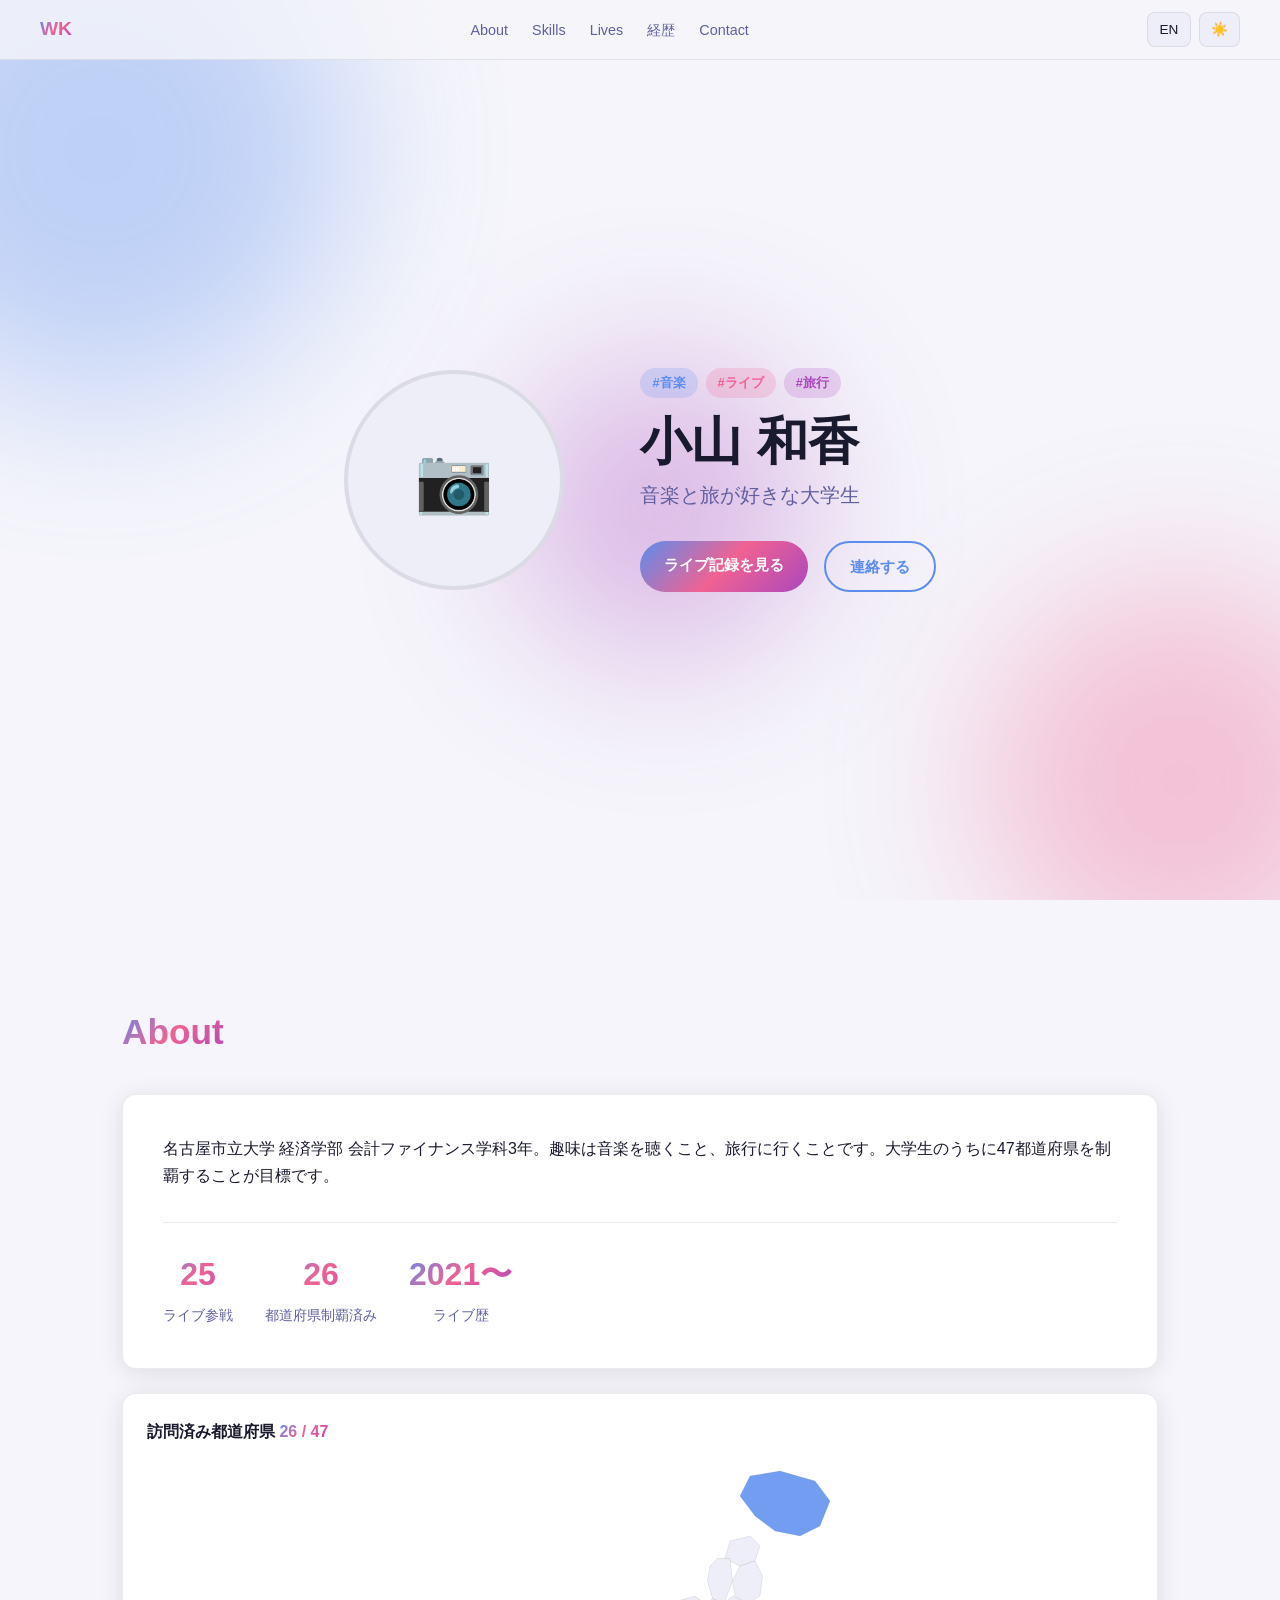
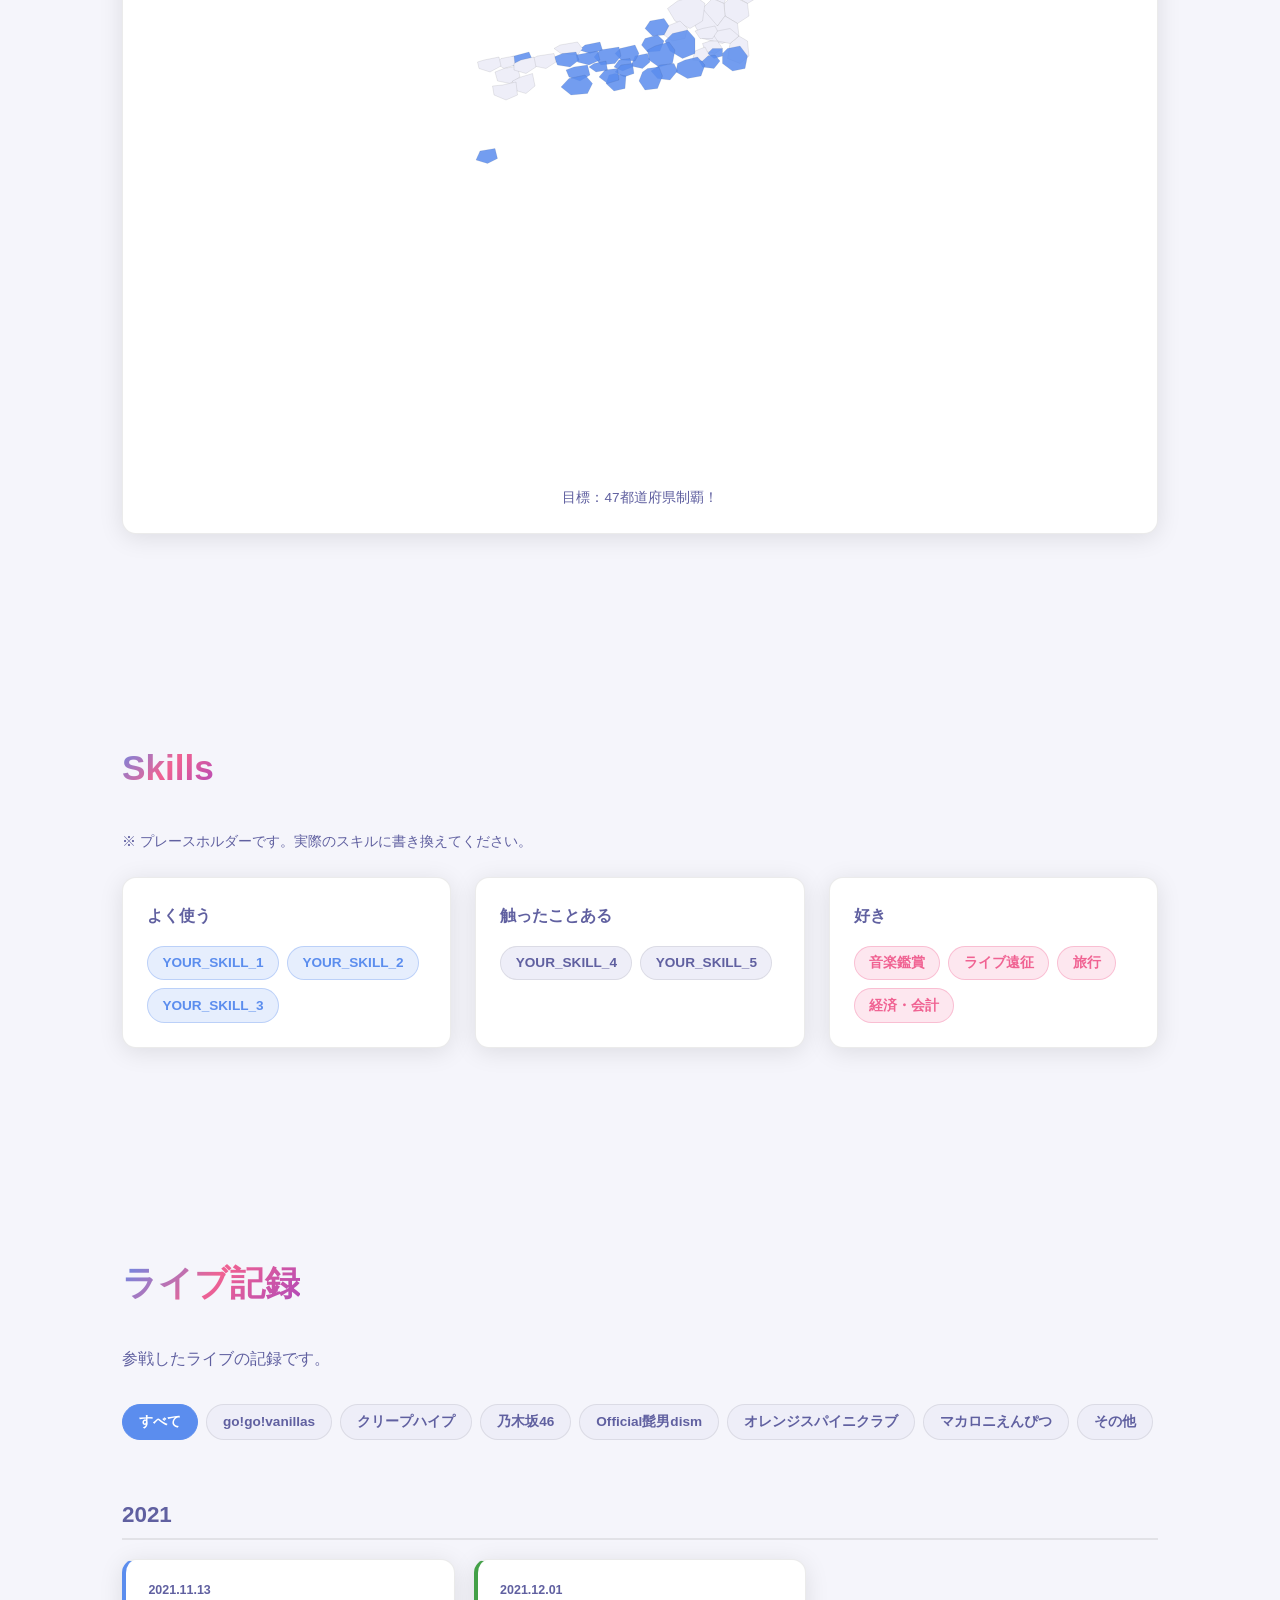
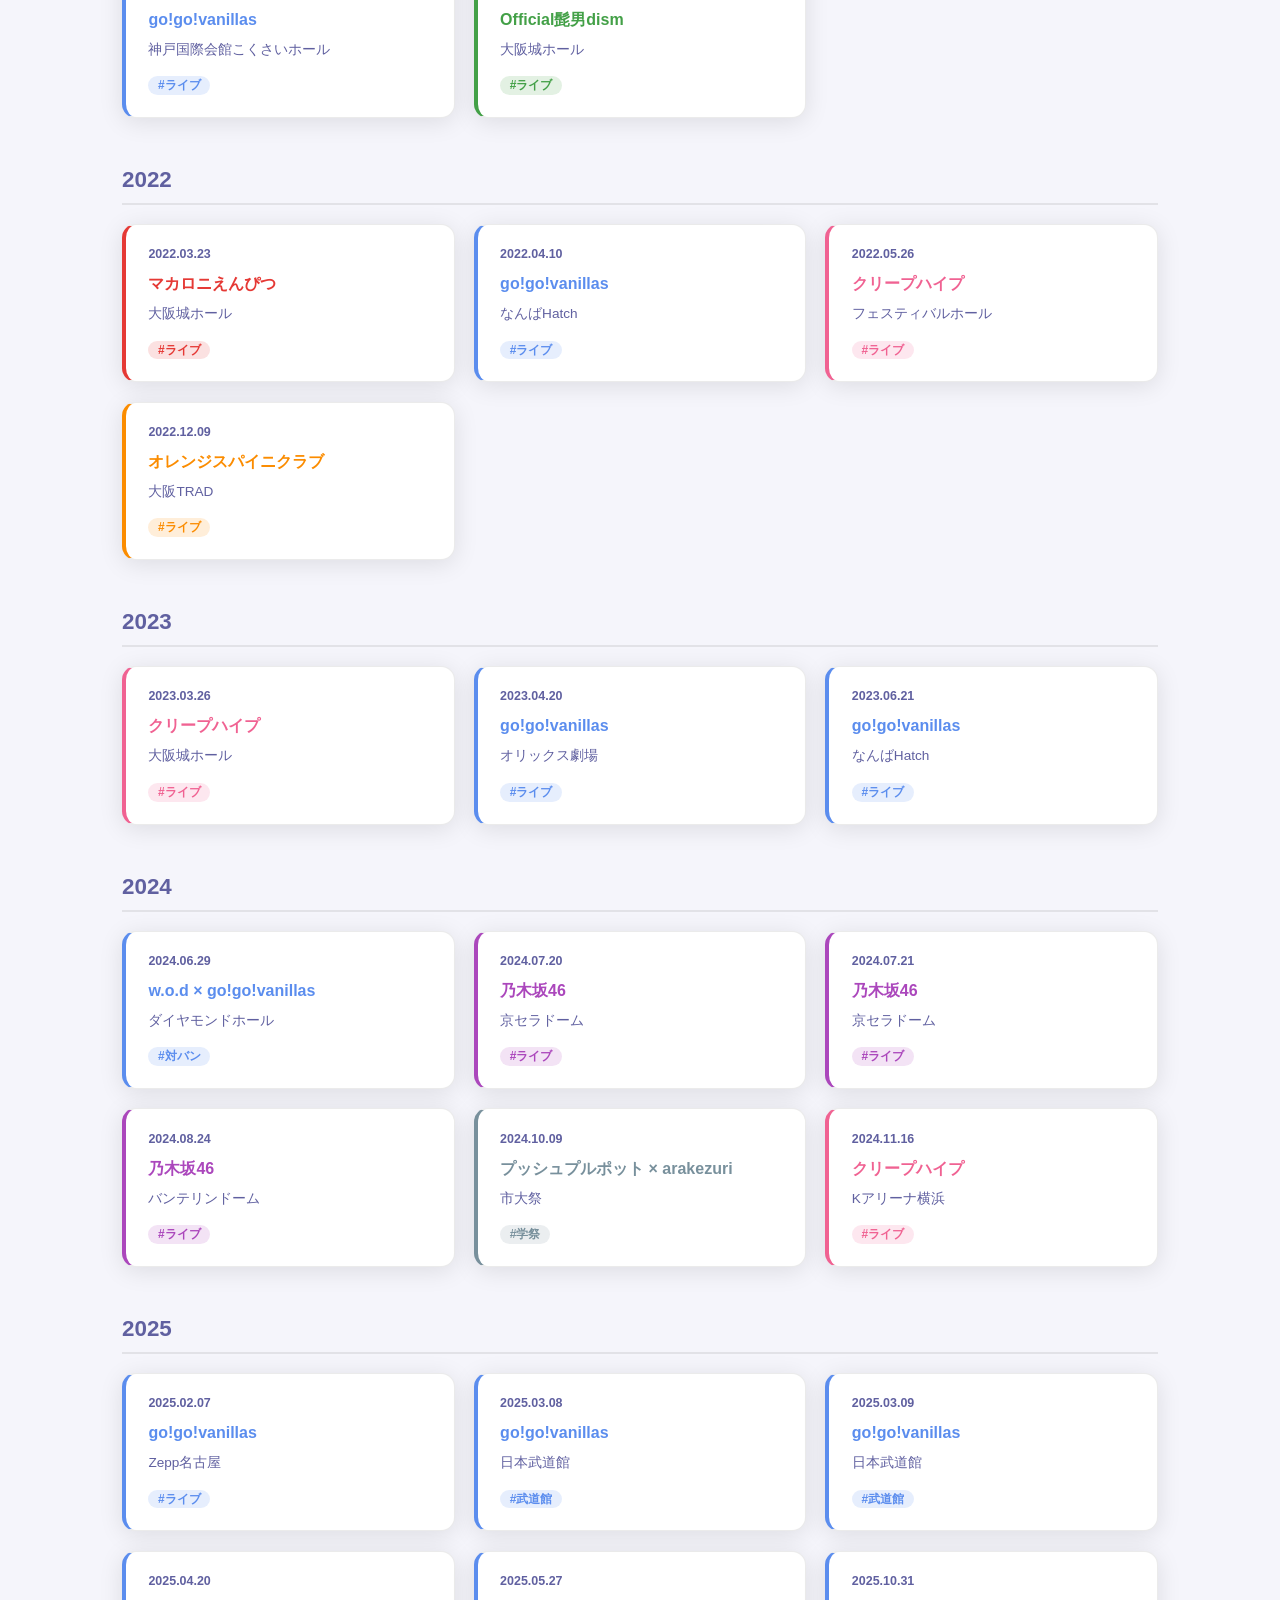
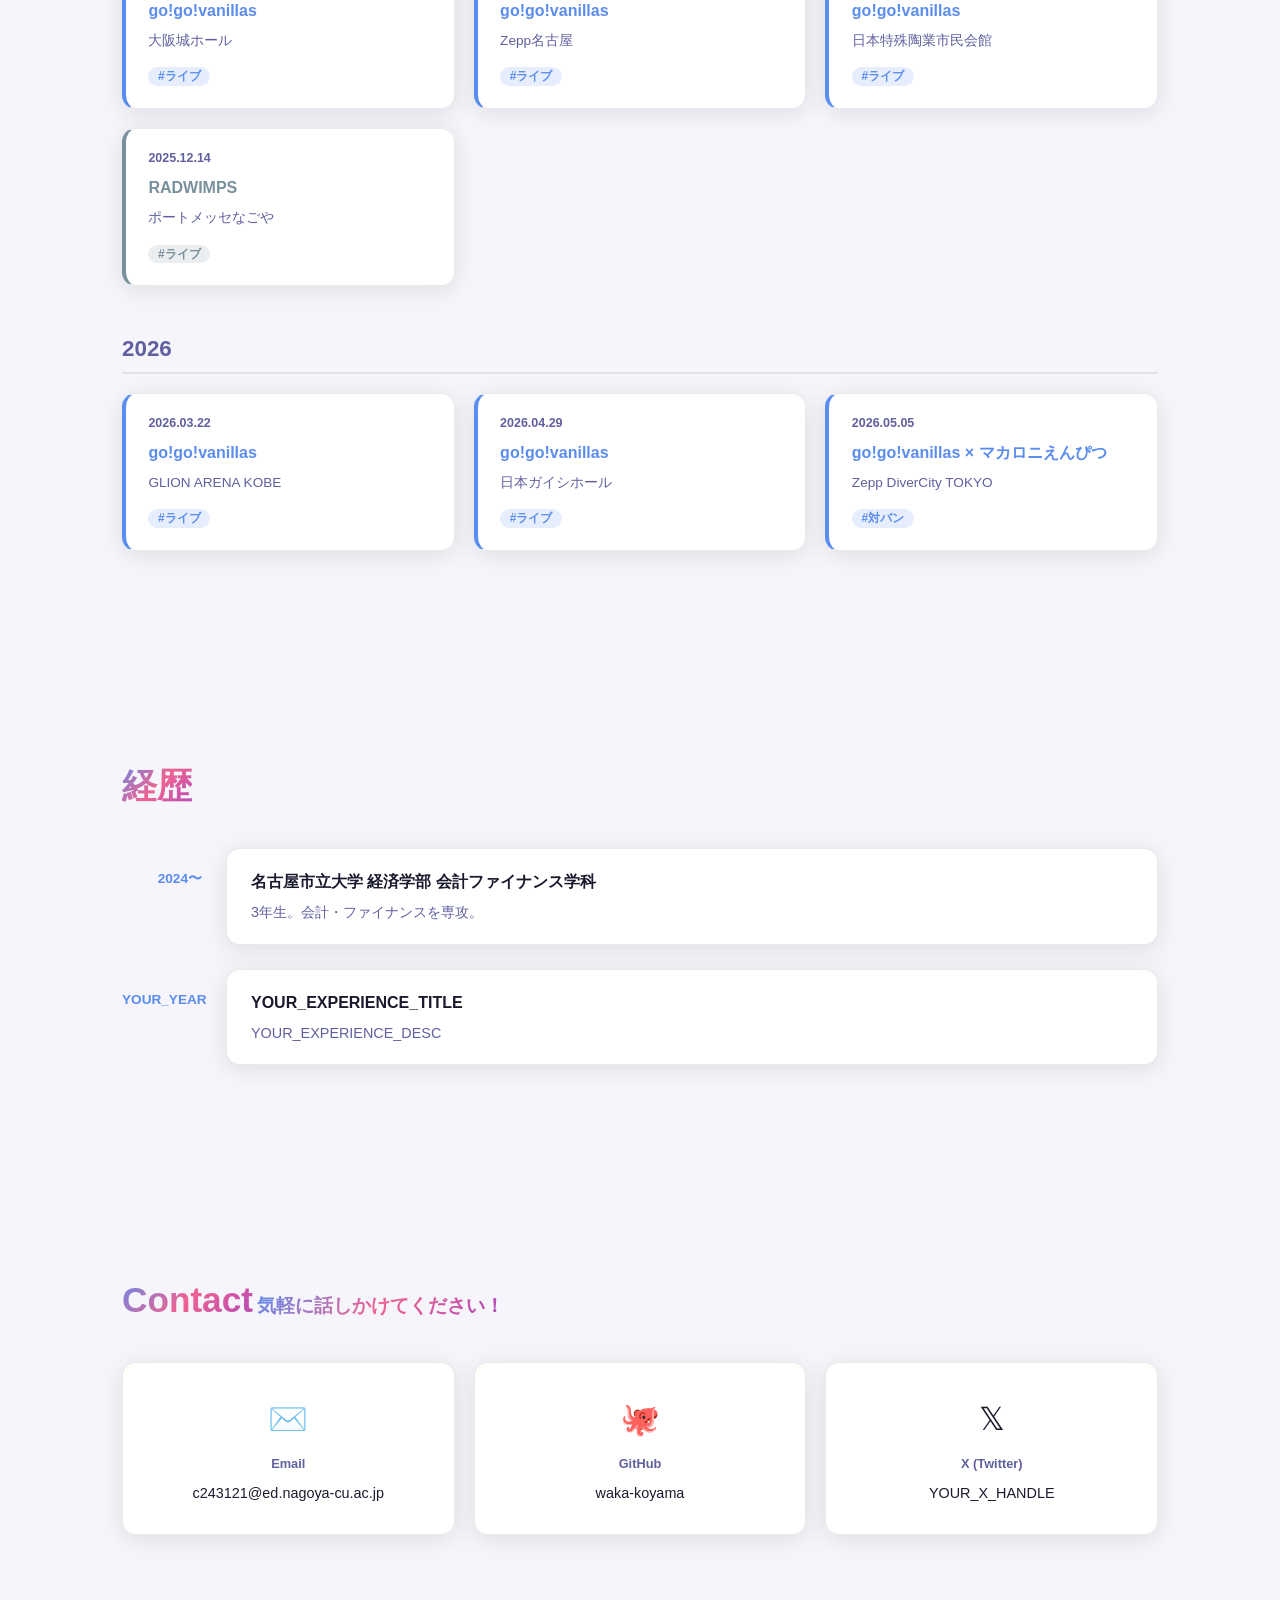
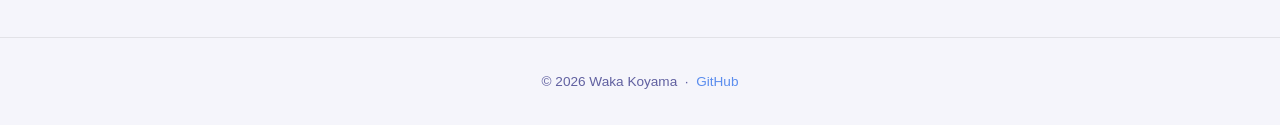
==== commit 5c41bd34: "Add files via upload" ====
--- a/index.html
+++ b/index.html
@@ -68,8 +68,8 @@
           <span class="stat-label" data-i18n="about.stat1">ライブ参戦</span>
         </div>
         <div class="stat-item">
-          <span class="stat-num">47</span>
-          <span class="stat-label" data-i18n="about.stat2">都道府県制覇が目標</span>
+          <span class="stat-num">26</span>
+          <span class="stat-label" data-i18n="about.stat2">都道府県制覇済み</span>
         </div>
         <div class="stat-item">
           <span class="stat-num">2021〜</span>
@@ -77,6 +77,63 @@
         </div>
       </div>
     </div>
+
+    <div class="map-card card">
+      <h3 class="map-title">訪問済み都道府県 <span class="map-count">26 / 47</span></h3>
+      <div class="map-wrap">
+        <svg id="japan-map" viewBox="0 0 1000 1200" xmlns="http://www.w3.org/2000/svg" aria-label="日本地図">
+          <path data-pref="hokkaido"   d="M720,30 L780,20 L850,40 L880,80 L860,130 L820,150 L770,140 L730,110 L700,70 Z"/>
+          <path data-pref="aomori"     d="M680,160 L720,150 L740,170 L730,200 L700,210 L670,195 Z"/>
+          <path data-pref="iwate"      d="M700,210 L730,200 L745,230 L740,270 L715,285 L690,270 L685,240 Z"/>
+          <path data-pref="miyagi"     d="M685,270 L715,285 L718,310 L695,325 L670,310 L668,285 Z"/>
+          <path data-pref="akita"      d="M655,195 L680,195 L685,240 L668,285 L645,275 L635,240 L640,210 Z"/>
+          <path data-pref="yamagata"   d="M645,275 L668,285 L670,310 L655,330 L630,320 L625,295 Z"/>
+          <path data-pref="fukushima"  d="M625,295 L655,330 L670,310 L695,325 L698,350 L665,365 L625,355 L610,330 Z"/>
+          <path data-pref="ibaraki"    d="M680,365 L698,350 L715,360 L718,390 L700,405 L675,395 Z"/>
+          <path data-pref="tochigi"    d="M655,340 L680,335 L698,350 L680,365 L655,360 L645,345 Z"/>
+          <path data-pref="gunma"      d="M625,335 L650,330 L655,340 L645,355 L620,355 L610,340 Z"/>
+          <path data-pref="saitama"    d="M640,360 L655,360 L665,375 L650,385 L630,380 L625,365 Z"/>
+          <path data-pref="chiba"      d="M675,375 L700,370 L715,390 L710,415 L685,420 L665,405 L665,385 Z"/>
+          <path data-pref="tokyo"      d="M645,375 L665,375 L665,390 L648,395 L635,385 Z"/>
+          <path data-pref="kanagawa"   d="M630,390 L650,388 L660,400 L648,415 L625,412 L618,400 Z"/>
+          <path data-pref="niigata"    d="M575,280 L610,270 L630,285 L625,320 L600,335 L570,320 L555,295 Z"/>
+          <path data-pref="toyama"     d="M555,330 L580,320 L595,335 L590,355 L565,360 L548,348 Z"/>
+          <path data-pref="ishikawa"   d="M520,320 L548,315 L558,330 L548,348 L525,350 L510,335 Z"/>
+          <path data-pref="fukui"      d="M510,355 L535,348 L548,360 L540,380 L515,382 L503,368 Z"/>
+          <path data-pref="yamanashi"  d="M610,380 L630,372 L638,388 L625,400 L605,398 Z"/>
+          <path data-pref="nagano"     d="M565,345 L595,338 L610,355 L610,385 L585,395 L560,380 L550,360 Z"/>
+          <path data-pref="gifu"       d="M530,370 L558,362 L570,378 L565,405 L538,412 L518,398 L515,378 Z"/>
+          <path data-pref="shizuoka"   d="M590,398 L615,392 L630,408 L622,430 L595,435 L572,422 L575,405 Z"/>
+          <path data-pref="aichi"      d="M540,408 L568,405 L575,420 L560,438 L535,435 L522,420 Z"/>
+          <path data-pref="mie"        d="M515,415 L538,412 L545,430 L535,455 L510,458 L498,440 L505,422 Z"/>
+          <path data-pref="shiga"      d="M490,390 L515,385 L520,402 L505,415 L482,410 Z"/>
+          <path data-pref="kyoto"      d="M460,375 L490,368 L498,385 L490,400 L462,398 L450,385 Z"/>
+          <path data-pref="osaka"      d="M458,398 L480,395 L485,412 L465,420 L448,412 Z"/>
+          <path data-pref="hyogo"      d="M420,378 L458,372 L462,390 L450,405 L422,408 L408,392 Z"/>
+          <path data-pref="nara"       d="M462,408 L485,405 L488,425 L468,432 L450,422 Z"/>
+          <path data-pref="wakayama"   d="M450,425 L472,430 L470,455 L448,460 L432,445 L438,428 Z"/>
+          <path data-pref="tottori"    d="M390,368 L420,362 L425,378 L400,385 L378,378 Z"/>
+          <path data-pref="shimane"    d="M340,368 L375,362 L385,375 L375,388 L342,385 L328,375 Z"/>
+          <path data-pref="okayama"    d="M388,385 L415,380 L420,398 L398,408 L375,402 L372,388 Z"/>
+          <path data-pref="hiroshima"  d="M345,385 L372,382 L378,398 L360,412 L335,408 L328,392 Z"/>
+          <path data-pref="yamaguchi"  d="M295,390 L328,385 L332,402 L312,415 L288,410 L282,396 Z"/>
+          <path data-pref="tokushima"  d="M430,418 L455,415 L458,438 L435,445 L418,432 Z"/>
+          <path data-pref="kagawa"     d="M408,405 L432,400 L435,418 L412,422 L398,412 Z"/>
+          <path data-pref="ehime"      d="M368,412 L395,408 L400,428 L380,440 L358,432 L352,418 Z"/>
+          <path data-pref="kochi"      d="M358,435 L390,428 L405,445 L395,465 L362,468 L342,452 Z"/>
+          <path data-pref="fukuoka"    d="M248,390 L278,382 L285,398 L268,412 L242,408 L235,395 Z"/>
+          <path data-pref="saga"       d="M222,395 L248,390 L250,408 L228,415 L212,405 Z"/>
+          <path data-pref="nagasaki"   d="M188,398 L218,392 L222,410 L200,422 L178,415 L175,402 Z"/>
+          <path data-pref="kumamoto"   d="M228,415 L255,410 L260,432 L240,445 L215,440 L210,422 Z"/>
+          <path data-pref="oita"       d="M262,398 L288,392 L292,412 L272,425 L248,418 L248,405 Z"/>
+          <path data-pref="miyazaki"   d="M262,432 L285,425 L290,450 L272,465 L248,458 L245,440 Z"/>
+          <path data-pref="kagoshima"  d="M225,448 L252,442 L255,468 L232,478 L208,468 L205,450 Z"/>
+          <path data-pref="okinawa"    d="M180,580 L210,575 L215,595 L195,605 L172,598 Z"/>
+        </svg>
+      </div>
+      <p class="map-note">目標：47都道府県制覇！</p>
+    </div>
+
   </div>
 </section>
 
@@ -121,6 +178,7 @@
       <button class="filter-btn"        data-filter="nogizaka">乃木坂46</button>
       <button class="filter-btn"        data-filter="higedan">Official髭男dism</button>
       <button class="filter-btn"        data-filter="orange">オレンジスパイニクラブ</button>
+      <button class="filter-btn"        data-filter="macaroni">マカロニえんぴつ</button>
       <button class="filter-btn"        data-filter="other"    data-i18n="filter.other">その他</button>
     </div>
 
@@ -151,7 +209,7 @@
       <!-- 2022 -->
       <div class="year-label">2022</div>
 
-      <article class="live-card card other" data-artist="other"
+      <article class="live-card card macaroni" data-artist="macaroni"
         data-tour="マカロックツアーvol.13 〜あっという間の10周年☆変わらずあなたと鳴らし廻り！篇〜"
         data-setlist="鳴らせ,レモンパイ,トマソン,はしりがき,なんでもないよ,,好きだった（はずだった）,ヤングアダルト,恋人ごっこ,キスをしよう,春の嵐,メレンゲ,青春と一瞬,TONTTU,ワルツのレター,STAY with ME,ハートロッカー,僕らが強く。,あこがれ,ハッピーエンドへの期待は,OKKAKE">
         <time class="live-date" datetime="2022-03-23">2022.03.23</time>
@@ -231,7 +289,8 @@
       </article>
 
       <article class="live-card card nogizaka" data-artist="nogizaka"
-        data-tour="YOUR_TOUR_NAME" data-setlist="">
+        data-tour="真夏の全国ツアー2024"
+        data-setlist="OVERTURE,チートデイ,裸足でSummer,太陽ノック,君に叱られた,僕だけの光,バンドエイド剥がすような別れ方,I see...,三番目の風,Threefold choice,Am I Loving?,ジコチューで行こう!,ぶんぶくちゃがま,あと7曲,Never say never,ここにはないもの,あらかじめ語られるロマンス,ロマンティックいか焼き,君が扇いでくれた,自惚れビーチ,スカイダイビング,ガールズルール,ひと夏の長さより…,日常,Wilderness world,Actually...,おひとりさま天国,好きというのはロックだぜ!,夏のFree&Easy,シンクロニシティ,僕が手を叩く方へ,誰かの肩,ハウス！,他人のそら似,Monopoly,乃木坂の詩">
         <time class="live-date" datetime="2024-07-20">2024.07.20</time>
         <h3 class="live-artist">乃木坂46</h3>
         <p class="live-venue">京セラドーム</p>
@@ -239,7 +298,8 @@
       </article>
 
       <article class="live-card card nogizaka" data-artist="nogizaka"
-        data-tour="YOUR_TOUR_NAME" data-setlist="">
+        data-tour="真夏の全国ツアー2024"
+        data-setlist="OVERTURE,チートデイ,裸足でSummer,太陽ノック,君に叱られた,僕だけの光,17分間,ジャンピングジョーカーフラッシュ,トキトキメキメキ,Threefold choice,Am I Loving?,ジコチューで行こう!,甘いエビデンス,せっかちなかたつむり,他の星から,僕が行かなきゃ誰が行くんだ?,あらかじめ語られるロマンス,ロマンティックいか焼き,君が扇いでくれた,自惚れビーチ,スカイダイビング,ガールズルール,ひと夏の長さより…,日常,Wilderness world,Actually...,おひとりさま天国,好きというのはロックだぜ!,夏のFree&Easy,シンクロニシティ,僕が手を叩く方へ,誰かの肩,ロマンスのスタート,他人のそら似,Monopoly,乃木坂の詩">
         <time class="live-date" datetime="2024-07-21">2024.07.21</time>
         <h3 class="live-artist">乃木坂46</h3>
         <p class="live-venue">京セラドーム</p>
@@ -247,7 +307,8 @@
       </article>
 
       <article class="live-card card nogizaka" data-artist="nogizaka"
-        data-tour="YOUR_TOUR_NAME" data-setlist="">
+        data-tour="真夏の全国ツアー2024"
+        data-setlist="OVERTURE,チートデイ,裸足でSummer,太陽ノック,君に叱られた,ジコチューで行こう!,バンドエイド剥がすような別れ方,I see...,三番目の風,Threefold choice,Am I Loving?,ぶんぶくちゃがま,あと7曲,Never say never,ここにはないもの,あらかじめ語られるロマンス,ロマンティックいか焼き,君が扇いでくれた,自惚れビーチ,スカイダイビング,ガールズルール,ひと夏の長さより…,落とし物,Wilderness world,Actually...,おひとりさま天国,好きというのはロックだぜ!,夏のFree&Easy,シンクロニシティ,僕が手を叩く方へ,誰かの肩,転がった鐘を鳴らせ！,他人のそら似,Monopoly,乃木坂の詩">
         <time class="live-date" datetime="2024-08-24">2024.08.24</time>
         <h3 class="live-artist">乃木坂46</h3>
         <p class="live-venue">バンテリンドーム</p>
@@ -255,7 +316,8 @@
       </article>
 
       <article class="live-card card other" data-artist="other"
-        data-tour="" data-setlist="">
+        data-tour="市大祭×見放題～サイダーkoboreる、青春の音～"
+        data-setlist="【プッシュプルポット】Unity,街,少年少女,Fine!!,愛していけるように,ゴールドマーチ,バカやろう,ダイナマイトラヴソング,ともに,笑って,最終列車,愛唱歌 / 【arakezuri】キーホルダー,素顔,レイジー,ウルトラエール,くしゃみ,クアトリーセンチュリー,ホールドミータイト,ピースオブケイク,たいせつ,だめでもともと,ヒーロー">
         <time class="live-date" datetime="2024-10-09">2024.10.09</time>
         <h3 class="live-artist">プッシュプルポット × arakezuri</h3>
         <p class="live-venue">市大祭</p>
@@ -263,7 +325,8 @@
       </article>
 
       <article class="live-card card creep" data-artist="creep"
-        data-tour="YOUR_TOUR_NAME" data-setlist="">
+        data-tour="2024年11月16日"
+        data-setlist="HE IS MINE,火まつり,NE-TAXI,生レバ,イト,栞,陽,一生のお願い,左耳,リバーシブルー,オレンジ,月の逆襲,憂、燦々,四季,目覚まし時計,しらす,ナイトオンザプラネット,キケンナアソビ,週刊誌,蜂蜜と風呂場,天の声,愛の標識,明日はどっちだ,風にふかれて,おやすみ泣き声、さよなら歌姫">
         <time class="live-date" datetime="2024-11-16">2024.11.16</time>
         <h3 class="live-artist">クリープハイプ</h3>
         <p class="live-venue">Kアリーナ横浜</p>
@@ -274,7 +337,8 @@
       <div class="year-label">2025</div>
 
       <article class="live-card card vanillas" data-artist="vanillas"
-        data-tour="YOUR_TOUR_NAME" data-setlist="">
+        data-tour="Lab. TOUR 2024-2025 ライブハウス&ホール編"
+        data-setlist="HIBITANTAN,ヒンキーディンキーパーティークルー,デッドマンズチェイス,Super Star Child,T R A P !,カウンターアクション,one shot kill,クロスロオオオード,Persona,倫敦,SHAKE,12:25,平安,来来来,エマ,お子さまプレート,おはようカルチャー,Leyline,コンビニエンスラブ,Moonshine,マジック">
         <time class="live-date" datetime="2025-02-07">2025.02.07</time>
         <h3 class="live-artist">go!go!vanillas</h3>
         <p class="live-venue">Zepp名古屋</p>
@@ -282,7 +346,8 @@
       </article>
 
       <article class="live-card card vanillas" data-artist="vanillas"
-        data-tour="YOUR_TOUR_NAME" data-setlist="">
+        data-tour="Lab. TOUR 2024-2025 Arena Tour 2025"
+        data-setlist="HIBITANTAN,青いの。,デッドマンズチェイス,Super Star Child,LIFE IS BEAUTIFUL,クライベイビー,クロスロオオオード,エマ,SHAKE,Persona,イノセンス,バイバイカラー,手紙,馬の骨,平安,カウンターアクション,来来来,マジック,平成ペイン,Leyline,パンドラ,Moonshine,FUZZ LOVE">
         <time class="live-date" datetime="2025-03-08">2025.03.08</time>
         <h3 class="live-artist">go!go!vanillas</h3>
         <p class="live-venue">日本武道館</p>
@@ -290,7 +355,8 @@
       </article>
 
       <article class="live-card card vanillas" data-artist="vanillas"
-        data-tour="YOUR_TOUR_NAME" data-setlist="">
+        data-tour="Lab. TOUR 2024-2025 Arena Tour 2025"
+        data-setlist="HIBITANTAN,青いの。,デッドマンズチェイス,Super Star Child,LIFE IS BEAUTIFUL,クライベイビー,クロスロオオオード,マジック,SHAKE,Persona,Penetration,バイバイカラー,手紙,馬の骨,平安,one shot kill,ロールプレイ,Moonshine,FUZZ LOVE">
         <time class="live-date" datetime="2025-03-09">2025.03.09</time>
         <h3 class="live-artist">go!go!vanillas</h3>
         <p class="live-venue">日本武道館</p>
@@ -298,7 +364,8 @@
       </article>
 
       <article class="live-card card vanillas" data-artist="vanillas"
-        data-tour="YOUR_TOUR_NAME" data-setlist="">
+        data-tour="Lab. TOUR 2024-2025 Arena Tour 2025"
+        data-setlist="HIBITANTAN,青いの。,デッドマンズチェイス,Super Star Child,LIFE IS BEAUTIFUL,クライベイビー,クロスロオオオード,マジック,SHAKE,Persona,Penetration,バイバイカラー,手紙,馬の骨,平安,ストレンジャー,来来来,エマ,平成ペイン,Leyline,バイリンガール,Moonshine,ラバーズ">
         <time class="live-date" datetime="2025-04-20">2025.04.20</time>
         <h3 class="live-artist">go!go!vanillas</h3>
         <p class="live-venue">大阪城ホール</p>
@@ -306,7 +373,8 @@
       </article>
 
       <article class="live-card card vanillas" data-artist="vanillas"
-        data-tour="YOUR_TOUR_NAME" data-setlist="">
+        data-tour="Lab. TOUR 2024-2025 ライブハウス&ホール編"
+        data-setlist="HIBITANTAN,マジック,デッドマンズチェイス,Super Star Child,T R A P !,カウンターアクション,one shot kill,クロスロオオオード,12:25,Persona,倫敦,SHAKE,平安,来来来,エマ,クライベイビー,おはようカルチャー,Leyline,ライクアマウンテン,Moonshine">
         <time class="live-date" datetime="2025-05-27">2025.05.27</time>
         <h3 class="live-artist">go!go!vanillas</h3>
         <p class="live-venue">Zepp名古屋</p>
@@ -314,7 +382,8 @@
       </article>
 
       <article class="live-card card vanillas" data-artist="vanillas"
-        data-tour="YOUR_TOUR_NAME" data-setlist="">
+        data-tour="SCARY MONSTERS TOUR 2025-2026"
+        data-setlist="鏡,SCARY MONSTER,カウンターアクション,来来来,SHAKE,正体,バイバイカラー,Super Star Child,ダンデライオン,硝子,アダムとイヴ,Penetration,平安,クライベイビー,クロスロオオオード,平成ペイン,青いの。,ヒトカゲ,生きもの,おはようカルチャー,カントリーロード,LIFE IS BEAUTIFUL">
         <time class="live-date" datetime="2025-10-31">2025.10.31</time>
         <h3 class="live-artist">go!go!vanillas</h3>
         <p class="live-venue">日本特殊陶業市民会館</p>
@@ -322,7 +391,8 @@
       </article>
 
       <article class="live-card card other" data-artist="other"
-        data-tour="" data-setlist="">
+        data-tour="RADWIMPS 20th ANNIVERSARY LIVE TOUR"
+        data-setlist="ふたりごと,まーふぁか,NEVER EVER ENDER,ます。,ワールドエンドガールフレンド,Tummy,me me she,告白,賜物,棒人間,おしゃかしゃま,DARMA GRAND PRIX,成れの果てで鳴れ,三葉のテーマ,スパークル,グランドエスケープ,トアルハルノヒ,筆舌,25コ目の染色体,正解,いいんですか？,会心の一撃">
         <time class="live-date" datetime="2025-12-14">2025.12.14</time>
         <h3 class="live-artist">RADWIMPS</h3>
         <p class="live-venue">ポートメッセなごや</p>
@@ -333,7 +403,8 @@
       <div class="year-label">2026</div>
 
       <article class="live-card card vanillas" data-artist="vanillas"
-        data-tour="YOUR_TOUR_NAME" data-setlist="">
+        data-tour="SCARY MONSTERS TOUR 2025-2026"
+        data-setlist="鏡,生きもの,おはようカルチャー,来来来,クロスロオオオード,Penetration,SHAKE,HIGHER,ヒトカゲ,正体,ダンデライオン,Persona,平安,お子さまプレート,マジック,青いの。,アメイジングレース,エマ,SCARY MONSTER,ロールプレイ,Super Star Child,ギフト">
         <time class="live-date" datetime="2026-03-22">2026.03.22</time>
         <h3 class="live-artist">go!go!vanillas</h3>
         <p class="live-venue">GLION ARENA KOBE</p>
@@ -341,7 +412,8 @@
       </article>
 
       <article class="live-card card vanillas" data-artist="vanillas"
-        data-tour="YOUR_TOUR_NAME" data-setlist="">
+        data-tour="SCARY MONSTERS TOUR 2025-2026"
+        data-setlist="鏡,生きもの,おはようカルチャー,来来来,クロスロオオオード,Penetration,SHAKE,HIGHER,ヒトカゲ,正体,ダンデライオン,Persona,平安,お子さまプレート,マジック,青いの。,アメイジングレース,エマ,SCARY MONSTER,パラノーマルワンダーワールド,LIFE IS BEAUTIFUL,フォーリン,ギフト">
         <time class="live-date" datetime="2026-04-29">2026.04.29</time>
         <h3 class="live-artist">go!go!vanillas</h3>
         <p class="live-venue">日本ガイシホール</p>
@@ -349,7 +421,8 @@
       </article>
 
       <article class="live-card card vanillas" data-artist="vanillas"
-        data-tour="YOUR_TOUR_NAME" data-setlist="">
+        data-tour="READY STEADY go!go! vol.11"
+        data-setlist="【マカロニえんぴつ】one shot kill,いつか何もない世界で,忘レナ唄,レモンパイ,poole,NEVERMIND,STAY with ME,洗濯機と君とラヂオ,ハートロッカー,星が泳ぐ,ヤングアダルト / 【go!go!vanillas】平成ペイン,マジック,クライベイビー,Ready Steady go!go!,デッドマンズチェイス,カウンターアクション,No.999,来来来,SCARY MONSTER,one shot kill,パンドラ,お子さまプレート,Don't Look Back In Anger">
         <time class="live-date" datetime="2026-05-05">2026.05.05</time>
         <h3 class="live-artist">go!go!vanillas × マカロニえんぴつ</h3>
         <p class="live-venue">Zepp DiverCity TOKYO</p>
--- a/style.css
+++ b/style.css
@@ -1,409 +1,436 @@
-/* ============================================================
-   style.css — 小山和香 Portfolio
-   ============================================================ */
+/* ============================================================
+   style.css — 小山和香 Portfolio
+   ============================================================ */
+
+/* ---------- CSS Variables ---------- */
+:root {
+  --accent:   #5b8dee;
+  --accent-2: #f06292;
+  --accent-3: #ab47bc;
+  --grad: linear-gradient(135deg, var(--accent), var(--accent-2), var(--accent-3));
+
+  /* dark (default) */
+  --bg:        #0f0f14;
+  --bg-card:   #1a1a24;
+  --bg-card2:  #22223a;
+  --text:      #e8e8f0;
+  --text-muted:#9090b0;
+  --border:    rgba(255,255,255,.08);
+  --shadow:    0 4px 24px rgba(0,0,0,.45);
+  --radius:    14px;
+  --header-h:  60px;
+}
+
+[data-theme="light"] {
+  --bg:        #f5f5fb;
+  --bg-card:   #ffffff;
+  --bg-card2:  #eeeef8;
+  --text:      #1a1a2e;
+  --text-muted:#6060a0;
+  --border:    rgba(0,0,0,.08);
+  --shadow:    0 4px 24px rgba(0,0,0,.10);
+}
+
+/* ---------- Reset ---------- */
+*, *::before, *::after { box-sizing: border-box; margin: 0; padding: 0; }
+html { scroll-behavior: smooth; font-size: 16px; }
+body {
+  font-family: -apple-system, BlinkMacSystemFont, "Hiragino Sans", "Noto Sans JP",
+               "Yu Gothic", sans-serif;
+  background: var(--bg);
+  color: var(--text);
+  line-height: 1.7;
+  transition: background .3s, color .3s;
+}
+img { max-width: 100%; display: block; }
+a { color: inherit; text-decoration: none; }
+ul, ol { list-style: none; }
+button { cursor: pointer; border: none; background: none; font: inherit; }
+
+/* ---------- Header ---------- */
+.site-header {
+  position: fixed; top: 0; left: 0; right: 0; z-index: 100;
+  height: var(--header-h);
+  display: flex; align-items: center; justify-content: space-between;
+  padding: 0 clamp(1rem, 4vw, 2.5rem);
+  background: color-mix(in srgb, var(--bg) 80%, transparent);
+  backdrop-filter: blur(12px);
+  border-bottom: 1px solid var(--border);
+}
+.logo {
+  font-weight: 800; font-size: 1.2rem;
+  background: var(--grad); -webkit-background-clip: text; -webkit-text-fill-color: transparent;
+  background-clip: text;
+}
+.nav ul { display: flex; gap: 1.5rem; }
+.nav a {
+  font-size: .9rem; color: var(--text-muted);
+  transition: color .2s;
+}
+.nav a:hover { color: var(--text); }
+.header-controls { display: flex; gap: .5rem; }
+.btn-icon {
+  padding: .3rem .7rem; border-radius: 8px;
+  background: var(--bg-card2); color: var(--text);
+  font-size: .85rem; border: 1px solid var(--border);
+  transition: background .2s;
+}
+.btn-icon:hover { background: var(--bg-card); }
+
+/* ---------- Sections ---------- */
+.section { padding: clamp(4rem, 8vw, 7rem) 0; }
+.container { max-width: 1100px; margin: 0 auto; padding: 0 clamp(1rem, 4vw, 2rem); }
+.section-title {
+  font-size: clamp(1.6rem, 4vw, 2.2rem);
+  font-weight: 800; margin-bottom: 2rem;
+  background: var(--grad); -webkit-background-clip: text; -webkit-text-fill-color: transparent;
+  background-clip: text; display: inline-block;
+}
+.section-note { color: var(--text-muted); font-size: .85rem; margin-bottom: 1.5rem; }
+.section-sub  { color: var(--text-muted); margin-bottom: 2rem; }
+
+/* ---------- Card ---------- */
+.card {
+  background: var(--bg-card);
+  border: 1px solid var(--border);
+  border-radius: var(--radius);
+  box-shadow: var(--shadow);
+  transition: transform .25s, box-shadow .25s;
+}
+.card:hover {
+  transform: translateY(-4px);
+  box-shadow: 0 8px 32px rgba(0,0,0,.35);
+}
+
+/* ---------- Buttons ---------- */
+.btn {
+  display: inline-block; padding: .65rem 1.5rem;
+  border-radius: 50px; font-weight: 700; font-size: .95rem;
+  transition: transform .2s, box-shadow .2s;
+}
+.btn:hover { transform: translateY(-2px); box-shadow: 0 6px 20px rgba(0,0,0,.3); }
+.btn-primary {
+  background: var(--grad); color: #fff;
+}
+.btn-outline {
+  border: 2px solid var(--accent); color: var(--accent);
+}
+
+/* ---------- Hero ---------- */
+.hero {
+  min-height: 100svh;
+  display: flex; align-items: center; justify-content: center;
+  position: relative; overflow: hidden;
+  padding-top: var(--header-h);
+}
+.hero-inner {
+  display: flex; align-items: center; gap: clamp(2rem, 6vw, 5rem);
+  flex-wrap: wrap; justify-content: center;
+  position: relative; z-index: 1;
+  padding: 2rem clamp(1rem, 4vw, 2rem);
+}
+
+/* Blobs */
+.blob {
+  position: absolute; border-radius: 50%; filter: blur(80px); opacity: .35;
+  pointer-events: none;
+}
+.blob-1 { width: 500px; height: 500px; background: var(--accent);   top: -100px; left: -150px; }
+.blob-2 { width: 400px; height: 400px; background: var(--accent-2); bottom: -80px; right: -100px; }
+.blob-3 { width: 300px; height: 300px; background: var(--accent-3); top: 40%; left: 40%; }
+
+/* Photo */
+.hero-photo-wrap { position: relative; flex-shrink: 0; }
+.hero-photo {
+  width: clamp(160px, 22vw, 220px);
+  height: clamp(160px, 22vw, 220px);
+  border-radius: 50%; object-fit: cover;
+  border: 4px solid transparent;
+  background: var(--grad) border-box;
+  box-shadow: 0 0 0 4px var(--bg), 0 0 0 6px var(--accent);
+}
+.hero-photo-placeholder {
+  display: none;
+  width: clamp(160px, 22vw, 220px);
+  height: clamp(160px, 22vw, 220px);
+  border-radius: 50%;
+  background: var(--bg-card2);
+  align-items: center; justify-content: center;
+  font-size: 4rem;
+  border: 4px solid var(--border);
+}
+
+/* Hero text */
+.hero-text { max-width: 520px; }
+.hero-tags { display: flex; gap: .5rem; flex-wrap: wrap; margin-bottom: 1rem; }
+.tag {
+  padding: .25rem .75rem; border-radius: 50px;
+  font-size: .8rem; font-weight: 700;
+}
+.tag-music  { background: rgba(91,141,238,.2);  color: var(--accent); }
+.tag-live   { background: rgba(240,98,146,.2);  color: var(--accent-2); }
+.tag-travel { background: rgba(171,71,188,.2);  color: var(--accent-3); }
+
+.hero-name {
+  font-size: clamp(2rem, 6vw, 3.2rem);
+  font-weight: 900; line-height: 1.1;
+  margin-bottom: .5rem;
+}
+.hero-headline {
+  font-size: clamp(1rem, 2.5vw, 1.25rem);
+  color: var(--text-muted); margin-bottom: 1.8rem;
+}
+.hero-cta { display: flex; gap: 1rem; flex-wrap: wrap; }
+
+/* ---------- About ---------- */
+.about-card { padding: clamp(1.5rem, 4vw, 2.5rem); }
+.about-card p { margin-bottom: 1rem; }
+.about-stats {
+  display: flex; gap: 2rem; flex-wrap: wrap;
+  margin-top: 2rem; padding-top: 1.5rem;
+  border-top: 1px solid var(--border);
+}
+.stat-item { text-align: center; }
+.stat-num {
+  display: block; font-size: 2rem; font-weight: 900;
+  background: var(--grad); -webkit-background-clip: text; -webkit-text-fill-color: transparent;
+  background-clip: text;
+}
+.stat-label { font-size: .85rem; color: var(--text-muted); }
+
+/* ---------- Skills ---------- */
+.skills-grid {
+  display: grid;
+  grid-template-columns: repeat(auto-fit, minmax(240px, 1fr));
+  gap: 1.5rem;
+}
+.skill-group { padding: 1.5rem; }
+.skill-group-title {
+  font-size: 1rem; font-weight: 700; margin-bottom: 1rem;
+  color: var(--text-muted);
+}
+.badge-list { display: flex; flex-wrap: wrap; gap: .5rem; }
+.badge-list li {
+  padding: .3rem .9rem; border-radius: 50px;
+  font-size: .85rem; font-weight: 600;
+}
+.badge-primary li { background: rgba(91,141,238,.15); color: var(--accent); border: 1px solid rgba(91,141,238,.3); }
+.badge-secondary li { background: var(--bg-card2); color: var(--text-muted); border: 1px solid var(--border); }
+.badge-accent li { background: rgba(240,98,146,.15); color: var(--accent-2); border: 1px solid rgba(240,98,146,.3); }
+
+/* ---------- Live / Projects ---------- */
+.filter-bar {
+  display: flex; flex-wrap: wrap; gap: .5rem; margin-bottom: 2rem;
+}
+.filter-btn {
+  padding: .35rem 1rem; border-radius: 50px;
+  font-size: .85rem; font-weight: 600;
+  background: var(--bg-card2); color: var(--text-muted);
+  border: 1px solid var(--border);
+  transition: background .2s, color .2s;
+}
+.filter-btn:hover, .filter-btn.active {
+  background: var(--accent); color: #fff; border-color: var(--accent);
+}
+
+.live-grid {
+  display: grid;
+  grid-template-columns: repeat(auto-fill, minmax(260px, 1fr));
+  gap: 1.2rem;
+  align-items: start;
+}
+.year-label {
+  grid-column: 1 / -1;
+  font-size: 1.4rem; font-weight: 900;
+  color: var(--text-muted);
+  padding: .5rem 0 .25rem;
+  border-bottom: 2px solid var(--border);
+  margin-top: 1rem;
+}
+
+/* Live card */
+.live-card {
+  padding: 1.2rem 1.4rem;
+  border-left: 4px solid transparent;
+  position: relative;
+}
+.live-date {
+  display: block; font-size: .78rem; font-weight: 700;
+  color: var(--text-muted); margin-bottom: .3rem;
+  font-variant-numeric: tabular-nums;
+}
+.live-artist {
+  font-size: 1rem; font-weight: 800; margin-bottom: .3rem;
+}
+.live-venue {
+  font-size: .85rem; color: var(--text-muted); margin-bottom: .6rem;
+}
+.live-tag {
+  font-size: .75rem; font-weight: 700;
+  padding: .15rem .6rem; border-radius: 50px;
+  background: var(--bg-card2);
+}
+
+/* Artist color coding */
+.live-card.vanillas { border-left-color: #5b8dee; }
+.live-card.vanillas .live-artist { color: #5b8dee; }
+.live-card.vanillas .live-tag { background: rgba(91,141,238,.15); color: #5b8dee; }
+
+.live-card.creep { border-left-color: #f06292; }
+.live-card.creep .live-artist { color: #f06292; }
+.live-card.creep .live-tag { background: rgba(240,98,146,.15); color: #f06292; }
+
+.live-card.nogizaka { border-left-color: #ab47bc; }
+.live-card.nogizaka .live-artist { color: #ab47bc; }
+.live-card.nogizaka .live-tag { background: rgba(171,71,188,.15); color: #ab47bc; }
+
+.live-card.higedan { border-left-color: #43a047; }
+.live-card.higedan .live-artist { color: #43a047; }
+.live-card.higedan .live-tag { background: rgba(67,160,71,.15); color: #43a047; }
+
+.live-card.orange { border-left-color: #fb8c00; }
+.live-card.orange .live-artist { color: #fb8c00; }
+.live-card.orange .live-tag { background: rgba(251,140,0,.15); color: #fb8c00; }
+
+.live-card.other { border-left-color: #78909c; }
+.live-card.other .live-artist { color: #78909c; }
+.live-card.other .live-tag { background: rgba(120,144,156,.15); color: #78909c; }
+
+.live-card.macaroni { border-left-color: #e53935; }
+.live-card.macaroni .live-artist { color: #e53935; }
+.live-card.macaroni .live-tag { background: rgba(229,57,53,.15); color: #e53935; }
+
+/* hidden by filter */
+.live-card.hidden { display: none; }
+
+/* ---------- Experience ---------- */
+.timeline { display: flex; flex-direction: column; gap: 1.5rem; }
+.timeline-item { display: flex; gap: 1.5rem; align-items: flex-start; }
+.timeline-year {
+  flex-shrink: 0; width: 80px;
+  font-size: .85rem; font-weight: 700;
+  color: var(--accent); padding-top: 1.2rem;
+  text-align: right;
+}
+.timeline-body { flex: 1; padding: 1.2rem 1.5rem; }
+.timeline-body h3 { font-size: 1rem; font-weight: 700; margin-bottom: .3rem; }
+.timeline-body p  { font-size: .9rem; color: var(--text-muted); }
+
+/* ---------- Contact ---------- */
+.contact-lead {
+  font-size: 1.2rem; font-weight: 700; margin-bottom: 2rem;
+  background: var(--grad); -webkit-background-clip: text; -webkit-text-fill-color: transparent;
+  background-clip: text; display: inline-block;
+}
+.contact-links {
+  display: grid;
+  grid-template-columns: repeat(auto-fit, minmax(220px, 1fr));
+  gap: 1.2rem;
+}
+.contact-card {
+  display: flex; flex-direction: column; align-items: center;
+  gap: .4rem; padding: 1.8rem 1rem; text-align: center;
+}
+.contact-icon { font-size: 2rem; }
+.contact-label { font-size: .8rem; font-weight: 700; color: var(--text-muted); }
+.contact-value { font-size: .9rem; word-break: break-all; }
+
+/* ---------- Footer ---------- */
+.site-footer {
+  text-align: center; padding: 2rem 1rem;
+  font-size: .85rem; color: var(--text-muted);
+  border-top: 1px solid var(--border);
+}
+.site-footer a { color: var(--accent); }
+.site-footer a:hover { text-decoration: underline; }
+
+/* ---------- Fade-in animation ---------- */
+.fade-in { opacity: 0; transform: translateY(28px); transition: opacity .6s ease, transform .6s ease; }
+.fade-in.visible { opacity: 1; transform: none; }
+
+/* ---------- Responsive ---------- */
+@media (max-width: 640px) {
+  .nav { display: none; }
+  .hero-inner { flex-direction: column; text-align: center; }
+  .hero-tags, .hero-cta { justify-content: center; }
+  .timeline-item { flex-direction: column; gap: .5rem; }
+  .timeline-year { width: auto; text-align: left; padding-top: 0; }
+}
+
+
+/* ---------- Modal ---------- */
+.modal-overlay {
+  position: fixed; inset: 0; z-index: 200;
+  background: rgba(0,0,0,.6);
+  backdrop-filter: blur(6px);
+  display: flex; align-items: center; justify-content: center;
+  padding: 1rem;
+}
+.modal-overlay[hidden] { display: none; }
+
+.modal-box {
+  position: relative;
+  width: min(520px, 100%);
+  max-height: 85svh;
+  overflow-y: auto;
+  padding: 2rem;
+}
+.modal-close {
+  position: absolute; top: 1rem; right: 1rem;
+  font-size: 1.1rem; color: var(--text-muted);
+  background: var(--bg-card2); border: 1px solid var(--border);
+  border-radius: 50%; width: 2rem; height: 2rem;
+  display: flex; align-items: center; justify-content: center;
+  transition: color .2s;
+}
+.modal-close:hover { color: var(--text); }
+
+.modal-date  { font-size: .8rem; color: var(--text-muted); margin-bottom: .3rem; }
+.modal-artist { font-size: 1.4rem; font-weight: 900; margin-bottom: .3rem; }
+.modal-venue { font-size: .9rem; color: var(--text-muted); margin-bottom: .5rem; }
+.modal-tour  {
+  display: inline-block; font-size: .8rem; font-weight: 700;
+  padding: .2rem .8rem; border-radius: 50px;
+  background: var(--bg-card2); color: var(--text-muted);
+  margin-bottom: 1.5rem;
+}
+.modal-setlist-title {
+  font-size: .85rem; font-weight: 700; color: var(--text-muted);
+  margin-bottom: .75rem; text-transform: uppercase; letter-spacing: .05em;
+}
+.modal-setlist { display: flex; flex-direction: column; gap: .4rem; counter-reset: list-item; }
+.modal-setlist li {
+  display: flex; align-items: center; gap: .75rem;
+  font-size: .95rem; padding: .4rem 0;
+  border-bottom: 1px solid var(--border);
+  counter-increment: list-item;
+}
+.modal-setlist li::before {
+  content: counter(list-item, decimal-leading-zero);
+  font-size: .75rem; font-weight: 700; color: var(--text-muted);
+  min-width: 1.5rem;
+}
+.live-card { cursor: pointer; }
 
-/* ---------- CSS Variables ---------- */
-:root {
-  --accent:   #5b8dee;
-  --accent-2: #f06292;
-  --accent-3: #ab47bc;
-  --grad: linear-gradient(135deg, var(--accent), var(--accent-2), var(--accent-3));
-
-  /* dark (default) */
-  --bg:        #0f0f14;
-  --bg-card:   #1a1a24;
-  --bg-card2:  #22223a;
-  --text:      #e8e8f0;
-  --text-muted:#9090b0;
-  --border:    rgba(255,255,255,.08);
-  --shadow:    0 4px 24px rgba(0,0,0,.45);
-  --radius:    14px;
-  --header-h:  60px;
+/* ---------- Japan Map ---------- */
+.map-card { padding: 1.5rem; margin-top: 1.5rem; }
+.map-title {
+  font-size: 1rem; font-weight: 700; margin-bottom: 1rem;
 }
-
-[data-theme="light"] {
-  --bg:        #f5f5fb;
-  --bg-card:   #ffffff;
-  --bg-card2:  #eeeef8;
-  --text:      #1a1a2e;
-  --text-muted:#6060a0;
-  --border:    rgba(0,0,0,.08);
-  --shadow:    0 4px 24px rgba(0,0,0,.10);
-}
-
-/* ---------- Reset ---------- */
-*, *::before, *::after { box-sizing: border-box; margin: 0; padding: 0; }
-html { scroll-behavior: smooth; font-size: 16px; }
-body {
-  font-family: -apple-system, BlinkMacSystemFont, "Hiragino Sans", "Noto Sans JP",
-               "Yu Gothic", sans-serif;
-  background: var(--bg);
-  color: var(--text);
-  line-height: 1.7;
-  transition: background .3s, color .3s;
-}
-img { max-width: 100%; display: block; }
-a { color: inherit; text-decoration: none; }
-ul, ol { list-style: none; }
-button { cursor: pointer; border: none; background: none; font: inherit; }
-
-/* ---------- Header ---------- */
-.site-header {
-  position: fixed; top: 0; left: 0; right: 0; z-index: 100;
-  height: var(--header-h);
-  display: flex; align-items: center; justify-content: space-between;
-  padding: 0 clamp(1rem, 4vw, 2.5rem);
-  background: color-mix(in srgb, var(--bg) 80%, transparent);
-  backdrop-filter: blur(12px);
-  border-bottom: 1px solid var(--border);
-}
-.logo {
-  font-weight: 800; font-size: 1.2rem;
+.map-count {
   background: var(--grad); -webkit-background-clip: text; -webkit-text-fill-color: transparent;
   background-clip: text;
 }
-.nav ul { display: flex; gap: 1.5rem; }
-.nav a {
-  font-size: .9rem; color: var(--text-muted);
-  transition: color .2s;
+.map-wrap { max-width: 500px; margin: 0 auto; }
+#japan-map path {
+  fill: var(--bg-card2);
+  stroke: var(--border);
+  stroke-width: 2;
+  transition: fill .3s;
 }
-.nav a:hover { color: var(--text); }
-.header-controls { display: flex; gap: .5rem; }
-.btn-icon {
-  padding: .3rem .7rem; border-radius: 8px;
-  background: var(--bg-card2); color: var(--text);
-  font-size: .85rem; border: 1px solid var(--border);
-  transition: background .2s;
+#japan-map path.visited {
+  fill: var(--accent);
+  opacity: .85;
 }
-.btn-icon:hover { background: var(--bg-card); }
-
-/* ---------- Sections ---------- */
-.section { padding: clamp(4rem, 8vw, 7rem) 0; }
-.container { max-width: 1100px; margin: 0 auto; padding: 0 clamp(1rem, 4vw, 2rem); }
-.section-title {
-  font-size: clamp(1.6rem, 4vw, 2.2rem);
-  font-weight: 800; margin-bottom: 2rem;
-  background: var(--grad); -webkit-background-clip: text; -webkit-text-fill-color: transparent;
-  background-clip: text; display: inline-block;
-}
-.section-note { color: var(--text-muted); font-size: .85rem; margin-bottom: 1.5rem; }
-.section-sub  { color: var(--text-muted); margin-bottom: 2rem; }
-
-/* ---------- Card ---------- */
-.card {
-  background: var(--bg-card);
-  border: 1px solid var(--border);
-  border-radius: var(--radius);
-  box-shadow: var(--shadow);
-  transition: transform .25s, box-shadow .25s;
-}
-.card:hover {
-  transform: translateY(-4px);
-  box-shadow: 0 8px 32px rgba(0,0,0,.35);
-}
-
-/* ---------- Buttons ---------- */
-.btn {
-  display: inline-block; padding: .65rem 1.5rem;
-  border-radius: 50px; font-weight: 700; font-size: .95rem;
-  transition: transform .2s, box-shadow .2s;
-}
-.btn:hover { transform: translateY(-2px); box-shadow: 0 6px 20px rgba(0,0,0,.3); }
-.btn-primary {
-  background: var(--grad); color: #fff;
-}
-.btn-outline {
-  border: 2px solid var(--accent); color: var(--accent);
-}
-
-/* ---------- Hero ---------- */
-.hero {
-  min-height: 100svh;
-  display: flex; align-items: center; justify-content: center;
-  position: relative; overflow: hidden;
-  padding-top: var(--header-h);
-}
-.hero-inner {
-  display: flex; align-items: center; gap: clamp(2rem, 6vw, 5rem);
-  flex-wrap: wrap; justify-content: center;
-  position: relative; z-index: 1;
-  padding: 2rem clamp(1rem, 4vw, 2rem);
-}
-
-/* Blobs */
-.blob {
-  position: absolute; border-radius: 50%; filter: blur(80px); opacity: .35;
-  pointer-events: none;
-}
-.blob-1 { width: 500px; height: 500px; background: var(--accent);   top: -100px; left: -150px; }
-.blob-2 { width: 400px; height: 400px; background: var(--accent-2); bottom: -80px; right: -100px; }
-.blob-3 { width: 300px; height: 300px; background: var(--accent-3); top: 40%; left: 40%; }
-
-/* Photo */
-.hero-photo-wrap { position: relative; flex-shrink: 0; }
-.hero-photo {
-  width: clamp(160px, 22vw, 220px);
-  height: clamp(160px, 22vw, 220px);
-  border-radius: 50%; object-fit: cover;
-  border: 4px solid transparent;
-  background: var(--grad) border-box;
-  box-shadow: 0 0 0 4px var(--bg), 0 0 0 6px var(--accent);
-}
-.hero-photo-placeholder {
-  display: none;
-  width: clamp(160px, 22vw, 220px);
-  height: clamp(160px, 22vw, 220px);
-  border-radius: 50%;
-  background: var(--bg-card2);
-  align-items: center; justify-content: center;
-  font-size: 4rem;
-  border: 4px solid var(--border);
-}
-
-/* Hero text */
-.hero-text { max-width: 520px; }
-.hero-tags { display: flex; gap: .5rem; flex-wrap: wrap; margin-bottom: 1rem; }
-.tag {
-  padding: .25rem .75rem; border-radius: 50px;
-  font-size: .8rem; font-weight: 700;
-}
-.tag-music  { background: rgba(91,141,238,.2);  color: var(--accent); }
-.tag-live   { background: rgba(240,98,146,.2);  color: var(--accent-2); }
-.tag-travel { background: rgba(171,71,188,.2);  color: var(--accent-3); }
-
-.hero-name {
-  font-size: clamp(2rem, 6vw, 3.2rem);
-  font-weight: 900; line-height: 1.1;
-  margin-bottom: .5rem;
-}
-.hero-headline {
-  font-size: clamp(1rem, 2.5vw, 1.25rem);
-  color: var(--text-muted); margin-bottom: 1.8rem;
-}
-.hero-cta { display: flex; gap: 1rem; flex-wrap: wrap; }
-
-/* ---------- About ---------- */
-.about-card { padding: clamp(1.5rem, 4vw, 2.5rem); }
-.about-card p { margin-bottom: 1rem; }
-.about-stats {
-  display: flex; gap: 2rem; flex-wrap: wrap;
-  margin-top: 2rem; padding-top: 1.5rem;
-  border-top: 1px solid var(--border);
-}
-.stat-item { text-align: center; }
-.stat-num {
-  display: block; font-size: 2rem; font-weight: 900;
-  background: var(--grad); -webkit-background-clip: text; -webkit-text-fill-color: transparent;
-  background-clip: text;
-}
-.stat-label { font-size: .85rem; color: var(--text-muted); }
-
-/* ---------- Skills ---------- */
-.skills-grid {
-  display: grid;
-  grid-template-columns: repeat(auto-fit, minmax(240px, 1fr));
-  gap: 1.5rem;
-}
-.skill-group { padding: 1.5rem; }
-.skill-group-title {
-  font-size: 1rem; font-weight: 700; margin-bottom: 1rem;
-  color: var(--text-muted);
-}
-.badge-list { display: flex; flex-wrap: wrap; gap: .5rem; }
-.badge-list li {
-  padding: .3rem .9rem; border-radius: 50px;
-  font-size: .85rem; font-weight: 600;
-}
-.badge-primary li { background: rgba(91,141,238,.15); color: var(--accent); border: 1px solid rgba(91,141,238,.3); }
-.badge-secondary li { background: var(--bg-card2); color: var(--text-muted); border: 1px solid var(--border); }
-.badge-accent li { background: rgba(240,98,146,.15); color: var(--accent-2); border: 1px solid rgba(240,98,146,.3); }
-
-/* ---------- Live / Projects ---------- */
-.filter-bar {
-  display: flex; flex-wrap: wrap; gap: .5rem; margin-bottom: 2rem;
-}
-.filter-btn {
-  padding: .35rem 1rem; border-radius: 50px;
-  font-size: .85rem; font-weight: 600;
-  background: var(--bg-card2); color: var(--text-muted);
-  border: 1px solid var(--border);
-  transition: background .2s, color .2s;
-}
-.filter-btn:hover, .filter-btn.active {
-  background: var(--accent); color: #fff; border-color: var(--accent);
-}
-
-.live-grid {
-  display: grid;
-  grid-template-columns: repeat(auto-fill, minmax(260px, 1fr));
-  gap: 1.2rem;
-  align-items: start;
-}
-.year-label {
-  grid-column: 1 / -1;
-  font-size: 1.4rem; font-weight: 900;
-  color: var(--text-muted);
-  padding: .5rem 0 .25rem;
-  border-bottom: 2px solid var(--border);
-  margin-top: 1rem;
-}
-
-/* Live card */
-.live-card {
-  padding: 1.2rem 1.4rem;
-  border-left: 4px solid transparent;
-  position: relative;
-}
-.live-date {
-  display: block; font-size: .78rem; font-weight: 700;
-  color: var(--text-muted); margin-bottom: .3rem;
-  font-variant-numeric: tabular-nums;
-}
-.live-artist {
-  font-size: 1rem; font-weight: 800; margin-bottom: .3rem;
-}
-.live-venue {
-  font-size: .85rem; color: var(--text-muted); margin-bottom: .6rem;
-}
-.live-tag {
-  font-size: .75rem; font-weight: 700;
-  padding: .15rem .6rem; border-radius: 50px;
-  background: var(--bg-card2);
-}
-
-/* Artist color coding */
-.live-card.vanillas { border-left-color: #5b8dee; }
-.live-card.vanillas .live-artist { color: #5b8dee; }
-.live-card.vanillas .live-tag { background: rgba(91,141,238,.15); color: #5b8dee; }
-
-.live-card.creep { border-left-color: #f06292; }
-.live-card.creep .live-artist { color: #f06292; }
-.live-card.creep .live-tag { background: rgba(240,98,146,.15); color: #f06292; }
-
-.live-card.nogizaka { border-left-color: #ab47bc; }
-.live-card.nogizaka .live-artist { color: #ab47bc; }
-.live-card.nogizaka .live-tag { background: rgba(171,71,188,.15); color: #ab47bc; }
-
-.live-card.higedan { border-left-color: #43a047; }
-.live-card.higedan .live-artist { color: #43a047; }
-.live-card.higedan .live-tag { background: rgba(67,160,71,.15); color: #43a047; }
-
-.live-card.orange { border-left-color: #fb8c00; }
-.live-card.orange .live-artist { color: #fb8c00; }
-.live-card.orange .live-tag { background: rgba(251,140,0,.15); color: #fb8c00; }
-
-.live-card.other { border-left-color: #78909c; }
-.live-card.other .live-artist { color: #78909c; }
-.live-card.other .live-tag { background: rgba(120,144,156,.15); color: #78909c; }
-
-/* hidden by filter */
-.live-card.hidden { display: none; }
-
-/* ---------- Experience ---------- */
-.timeline { display: flex; flex-direction: column; gap: 1.5rem; }
-.timeline-item { display: flex; gap: 1.5rem; align-items: flex-start; }
-.timeline-year {
-  flex-shrink: 0; width: 80px;
-  font-size: .85rem; font-weight: 700;
-  color: var(--accent); padding-top: 1.2rem;
-  text-align: right;
-}
-.timeline-body { flex: 1; padding: 1.2rem 1.5rem; }
-.timeline-body h3 { font-size: 1rem; font-weight: 700; margin-bottom: .3rem; }
-.timeline-body p  { font-size: .9rem; color: var(--text-muted); }
-
-/* ---------- Contact ---------- */
-.contact-lead {
-  font-size: 1.2rem; font-weight: 700; margin-bottom: 2rem;
-  background: var(--grad); -webkit-background-clip: text; -webkit-text-fill-color: transparent;
-  background-clip: text; display: inline-block;
-}
-.contact-links {
-  display: grid;
-  grid-template-columns: repeat(auto-fit, minmax(220px, 1fr));
-  gap: 1.2rem;
-}
-.contact-card {
-  display: flex; flex-direction: column; align-items: center;
-  gap: .4rem; padding: 1.8rem 1rem; text-align: center;
-}
-.contact-icon { font-size: 2rem; }
-.contact-label { font-size: .8rem; font-weight: 700; color: var(--text-muted); }
-.contact-value { font-size: .9rem; word-break: break-all; }
-
-/* ---------- Footer ---------- */
-.site-footer {
-  text-align: center; padding: 2rem 1rem;
-  font-size: .85rem; color: var(--text-muted);
-  border-top: 1px solid var(--border);
-}
-.site-footer a { color: var(--accent); }
-.site-footer a:hover { text-decoration: underline; }
-
-/* ---------- Fade-in animation ---------- */
-.fade-in { opacity: 0; transform: translateY(28px); transition: opacity .6s ease, transform .6s ease; }
-.fade-in.visible { opacity: 1; transform: none; }
-
-/* ---------- Responsive ---------- */
-@media (max-width: 640px) {
-  .nav { display: none; }
-  .hero-inner { flex-direction: column; text-align: center; }
-  .hero-tags, .hero-cta { justify-content: center; }
-  .timeline-item { flex-direction: column; gap: .5rem; }
-  .timeline-year { width: auto; text-align: left; padding-top: 0; }
-}
-
-
-/* ---------- Modal ---------- */
-.modal-overlay {
-  position: fixed; inset: 0; z-index: 200;
-  background: rgba(0,0,0,.6);
-  backdrop-filter: blur(6px);
-  display: flex; align-items: center; justify-content: center;
-  padding: 1rem;
-}
-.modal-overlay[hidden] { display: none; }
-
-.modal-box {
-  position: relative;
-  width: min(520px, 100%);
-  max-height: 85svh;
-  overflow-y: auto;
-  padding: 2rem;
-}
-.modal-close {
-  position: absolute; top: 1rem; right: 1rem;
-  font-size: 1.1rem; color: var(--text-muted);
-  background: var(--bg-card2); border: 1px solid var(--border);
-  border-radius: 50%; width: 2rem; height: 2rem;
-  display: flex; align-items: center; justify-content: center;
-  transition: color .2s;
-}
-.modal-close:hover { color: var(--text); }
-
-.modal-date  { font-size: .8rem; color: var(--text-muted); margin-bottom: .3rem; }
-.modal-artist { font-size: 1.4rem; font-weight: 900; margin-bottom: .3rem; }
-.modal-venue { font-size: .9rem; color: var(--text-muted); margin-bottom: .5rem; }
-.modal-tour  {
-  display: inline-block; font-size: .8rem; font-weight: 700;
-  padding: .2rem .8rem; border-radius: 50px;
-  background: var(--bg-card2); color: var(--text-muted);
-  margin-bottom: 1.5rem;
-}
-.modal-setlist-title {
-  font-size: .85rem; font-weight: 700; color: var(--text-muted);
-  margin-bottom: .75rem; text-transform: uppercase; letter-spacing: .05em;
-}
-.modal-setlist { display: flex; flex-direction: column; gap: .4rem; counter-reset: list-item; }
-.modal-setlist li {
-  display: flex; align-items: center; gap: .75rem;
-  font-size: .95rem; padding: .4rem 0;
-  border-bottom: 1px solid var(--border);
-  counter-increment: list-item;
-}
-.modal-setlist li::before {
-  content: counter(list-item, decimal-leading-zero);
-  font-size: .75rem; font-weight: 700; color: var(--text-muted);
-  min-width: 1.5rem;
-}
-.live-card { cursor: pointer; }
+#japan-map path:hover { opacity: .7; cursor: default; }
+.map-note { text-align: center; font-size: .85rem; color: var(--text-muted); margin-top: 1rem; }
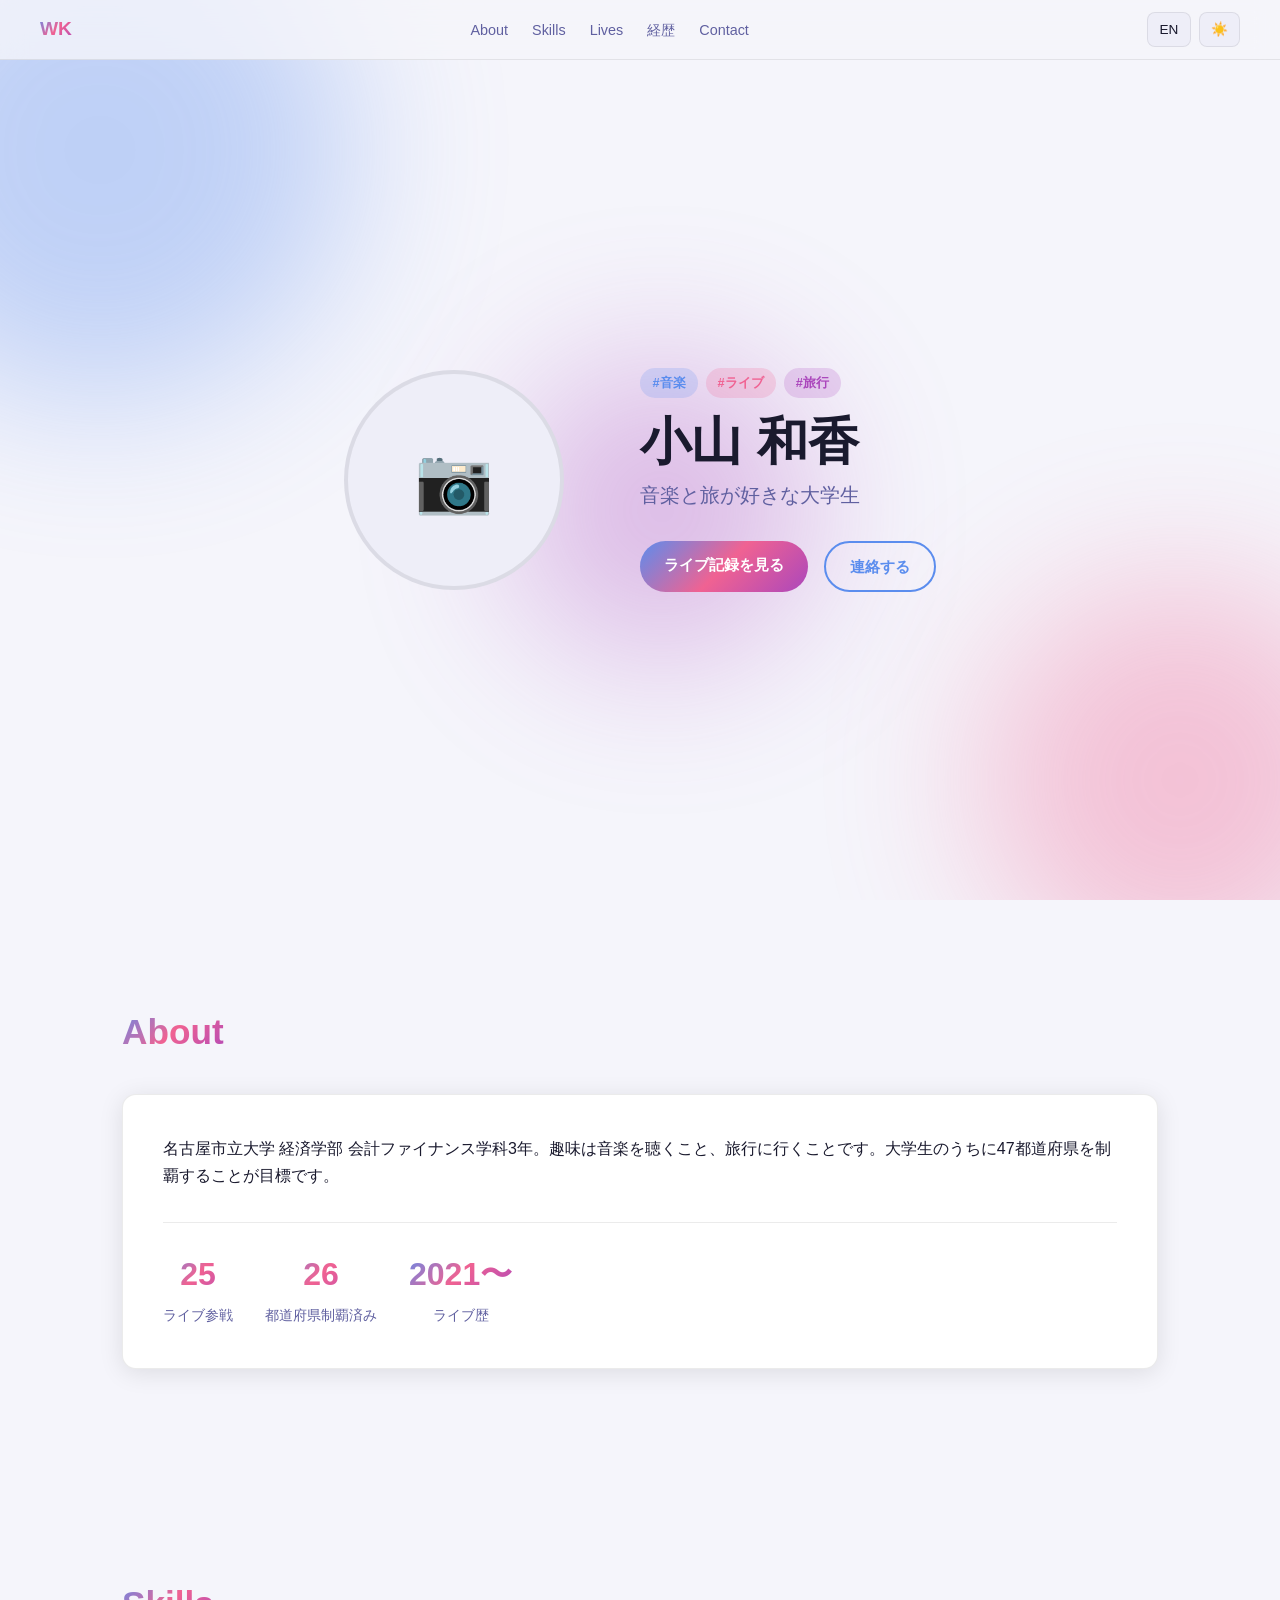
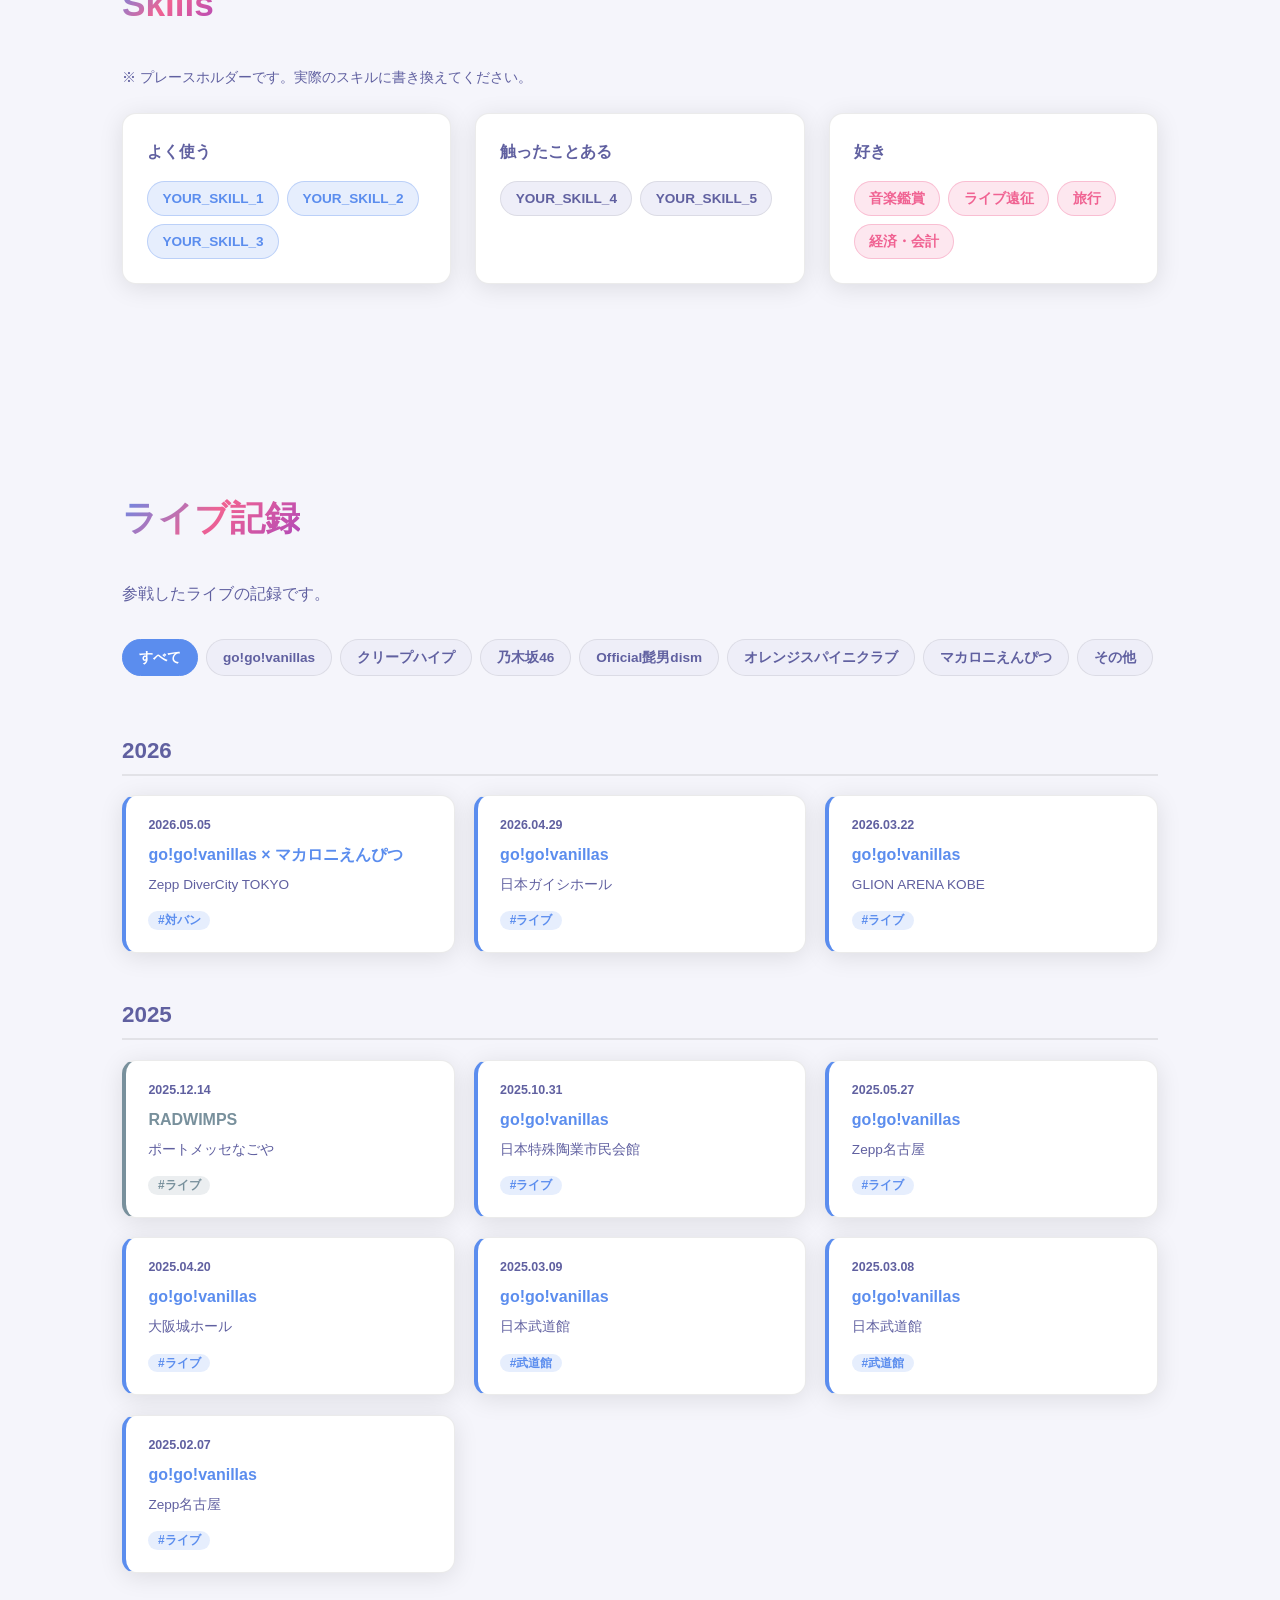
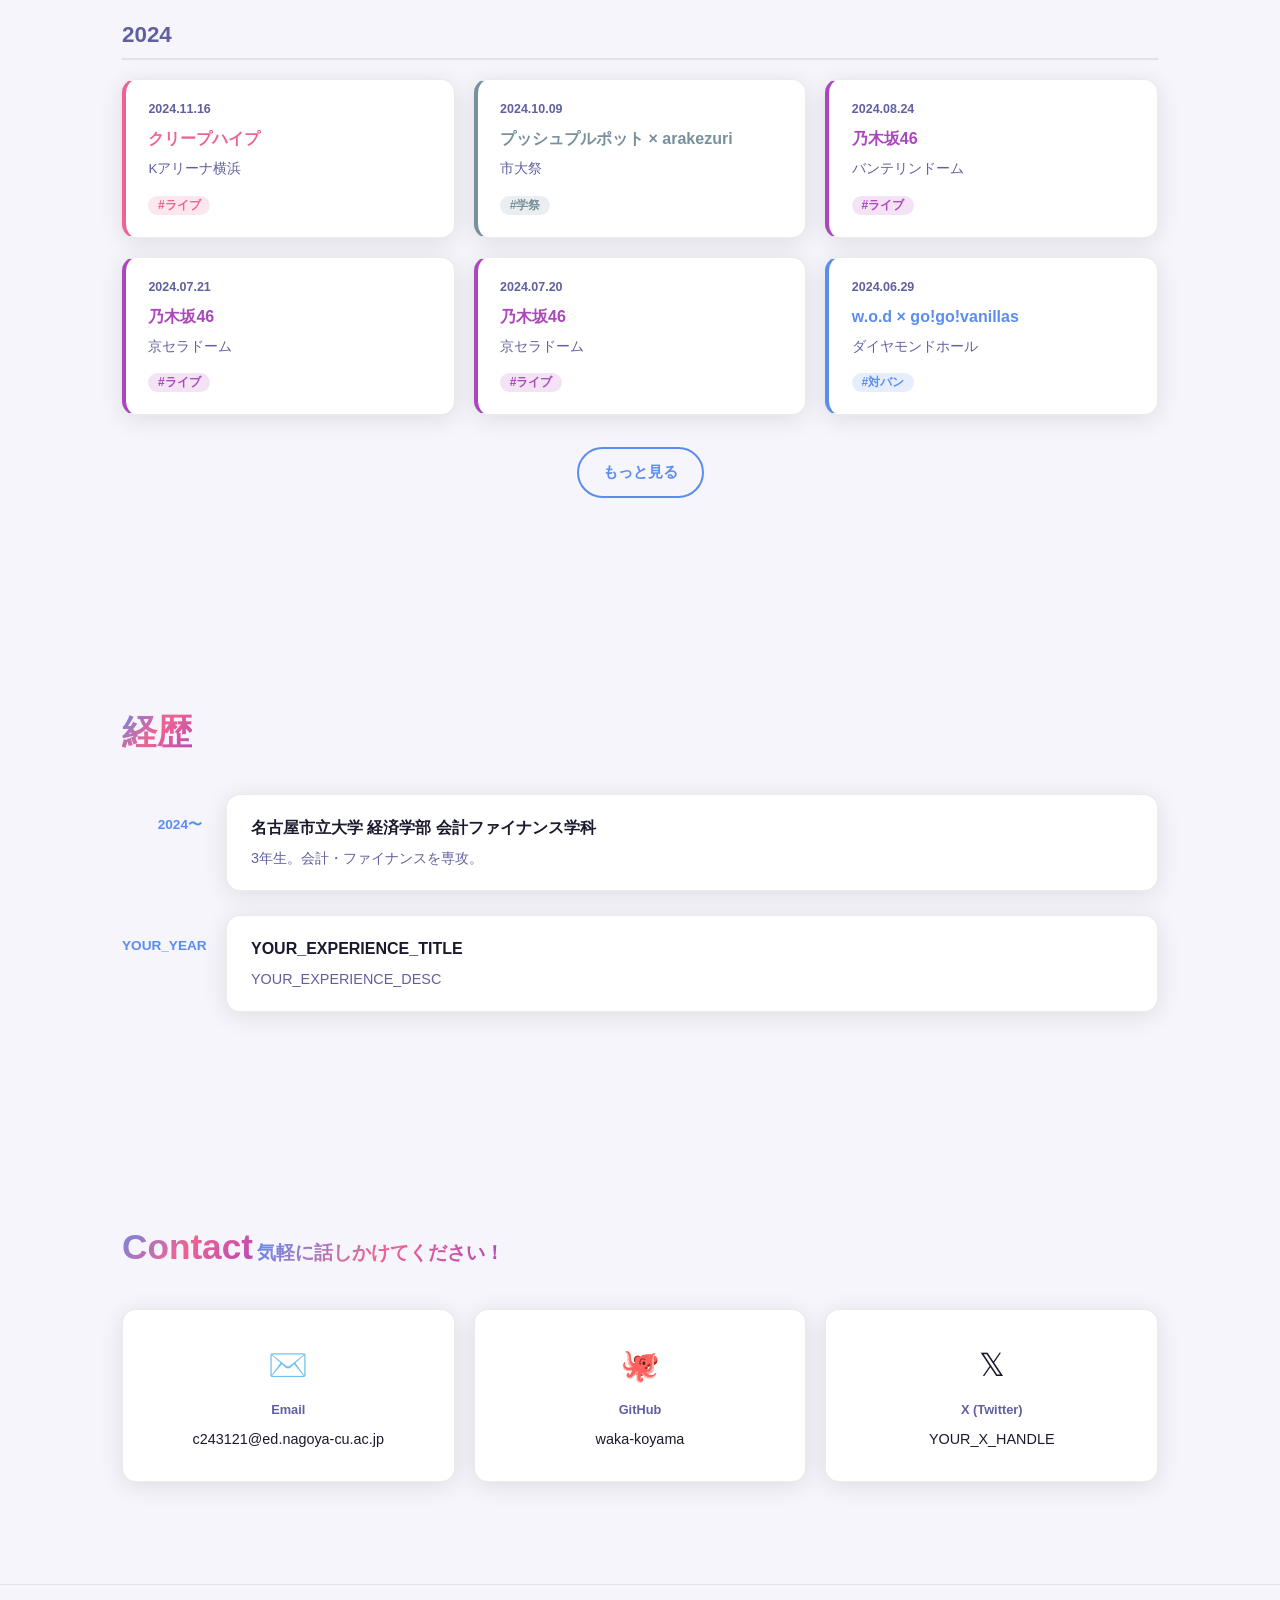
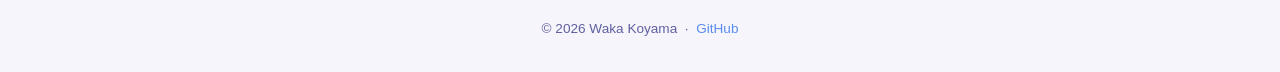
==== commit 06bb13c5: "Add files via upload" ====
--- a/index.html
+++ b/index.html
@@ -76,62 +76,6 @@
           <span class="stat-label" data-i18n="about.stat3">ライブ歴</span>
         </div>
       </div>
-    </div>
-
-    <div class="map-card card">
-      <h3 class="map-title">訪問済み都道府県 <span class="map-count">26 / 47</span></h3>
-      <div class="map-wrap">
-        <svg id="japan-map" viewBox="0 0 1000 1200" xmlns="http://www.w3.org/2000/svg" aria-label="日本地図">
-          <path data-pref="hokkaido"   d="M720,30 L780,20 L850,40 L880,80 L860,130 L820,150 L770,140 L730,110 L700,70 Z"/>
-          <path data-pref="aomori"     d="M680,160 L720,150 L740,170 L730,200 L700,210 L670,195 Z"/>
-          <path data-pref="iwate"      d="M700,210 L730,200 L745,230 L740,270 L715,285 L690,270 L685,240 Z"/>
-          <path data-pref="miyagi"     d="M685,270 L715,285 L718,310 L695,325 L670,310 L668,285 Z"/>
-          <path data-pref="akita"      d="M655,195 L680,195 L685,240 L668,285 L645,275 L635,240 L640,210 Z"/>
-          <path data-pref="yamagata"   d="M645,275 L668,285 L670,310 L655,330 L630,320 L625,295 Z"/>
-          <path data-pref="fukushima"  d="M625,295 L655,330 L670,310 L695,325 L698,350 L665,365 L625,355 L610,330 Z"/>
-          <path data-pref="ibaraki"    d="M680,365 L698,350 L715,360 L718,390 L700,405 L675,395 Z"/>
-          <path data-pref="tochigi"    d="M655,340 L680,335 L698,350 L680,365 L655,360 L645,345 Z"/>
-          <path data-pref="gunma"      d="M625,335 L650,330 L655,340 L645,355 L620,355 L610,340 Z"/>
-          <path data-pref="saitama"    d="M640,360 L655,360 L665,375 L650,385 L630,380 L625,365 Z"/>
-          <path data-pref="chiba"      d="M675,375 L700,370 L715,390 L710,415 L685,420 L665,405 L665,385 Z"/>
-          <path data-pref="tokyo"      d="M645,375 L665,375 L665,390 L648,395 L635,385 Z"/>
-          <path data-pref="kanagawa"   d="M630,390 L650,388 L660,400 L648,415 L625,412 L618,400 Z"/>
-          <path data-pref="niigata"    d="M575,280 L610,270 L630,285 L625,320 L600,335 L570,320 L555,295 Z"/>
-          <path data-pref="toyama"     d="M555,330 L580,320 L595,335 L590,355 L565,360 L548,348 Z"/>
-          <path data-pref="ishikawa"   d="M520,320 L548,315 L558,330 L548,348 L525,350 L510,335 Z"/>
-          <path data-pref="fukui"      d="M510,355 L535,348 L548,360 L540,380 L515,382 L503,368 Z"/>
-          <path data-pref="yamanashi"  d="M610,380 L630,372 L638,388 L625,400 L605,398 Z"/>
-          <path data-pref="nagano"     d="M565,345 L595,338 L610,355 L610,385 L585,395 L560,380 L550,360 Z"/>
-          <path data-pref="gifu"       d="M530,370 L558,362 L570,378 L565,405 L538,412 L518,398 L515,378 Z"/>
-          <path data-pref="shizuoka"   d="M590,398 L615,392 L630,408 L622,430 L595,435 L572,422 L575,405 Z"/>
-          <path data-pref="aichi"      d="M540,408 L568,405 L575,420 L560,438 L535,435 L522,420 Z"/>
-          <path data-pref="mie"        d="M515,415 L538,412 L545,430 L535,455 L510,458 L498,440 L505,422 Z"/>
-          <path data-pref="shiga"      d="M490,390 L515,385 L520,402 L505,415 L482,410 Z"/>
-          <path data-pref="kyoto"      d="M460,375 L490,368 L498,385 L490,400 L462,398 L450,385 Z"/>
-          <path data-pref="osaka"      d="M458,398 L480,395 L485,412 L465,420 L448,412 Z"/>
-          <path data-pref="hyogo"      d="M420,378 L458,372 L462,390 L450,405 L422,408 L408,392 Z"/>
-          <path data-pref="nara"       d="M462,408 L485,405 L488,425 L468,432 L450,422 Z"/>
-          <path data-pref="wakayama"   d="M450,425 L472,430 L470,455 L448,460 L432,445 L438,428 Z"/>
-          <path data-pref="tottori"    d="M390,368 L420,362 L425,378 L400,385 L378,378 Z"/>
-          <path data-pref="shimane"    d="M340,368 L375,362 L385,375 L375,388 L342,385 L328,375 Z"/>
-          <path data-pref="okayama"    d="M388,385 L415,380 L420,398 L398,408 L375,402 L372,388 Z"/>
-          <path data-pref="hiroshima"  d="M345,385 L372,382 L378,398 L360,412 L335,408 L328,392 Z"/>
-          <path data-pref="yamaguchi"  d="M295,390 L328,385 L332,402 L312,415 L288,410 L282,396 Z"/>
-          <path data-pref="tokushima"  d="M430,418 L455,415 L458,438 L435,445 L418,432 Z"/>
-          <path data-pref="kagawa"     d="M408,405 L432,400 L435,418 L412,422 L398,412 Z"/>
-          <path data-pref="ehime"      d="M368,412 L395,408 L400,428 L380,440 L358,432 L352,418 Z"/>
-          <path data-pref="kochi"      d="M358,435 L390,428 L405,445 L395,465 L362,468 L342,452 Z"/>
-          <path data-pref="fukuoka"    d="M248,390 L278,382 L285,398 L268,412 L242,408 L235,395 Z"/>
-          <path data-pref="saga"       d="M222,395 L248,390 L250,408 L228,415 L212,405 Z"/>
-          <path data-pref="nagasaki"   d="M188,398 L218,392 L222,410 L200,422 L178,415 L175,402 Z"/>
-          <path data-pref="kumamoto"   d="M228,415 L255,410 L260,432 L240,445 L215,440 L210,422 Z"/>
-          <path data-pref="oita"       d="M262,398 L288,392 L292,412 L272,425 L248,418 L248,405 Z"/>
-          <path data-pref="miyazaki"   d="M262,432 L285,425 L290,450 L272,465 L248,458 L245,440 Z"/>
-          <path data-pref="kagoshima"  d="M225,448 L252,442 L255,468 L232,478 L208,468 L205,450 Z"/>
-          <path data-pref="okinawa"    d="M180,580 L210,575 L215,595 L195,605 L172,598 Z"/>
-        </svg>
-      </div>
-      <p class="map-note">目標：47都道府県制覇！</p>
     </div>
 
   </div>
@@ -430,6 +374,8 @@
       </article>
 
     </div><!-- /live-grid -->
+
+    <button class="btn btn-outline show-more-btn" id="show-more-lives" data-i18n="projects.showMore">もっと見る</button>
   </div>
 </section>
 
--- a/style.css
+++ b/style.css
@@ -302,6 +302,13 @@
 
 /* hidden by filter */
 .live-card.hidden { display: none; }
+.year-label.hidden { display: none; }
+
+/* Show more button */
+.show-more-btn {
+  display: block;
+  margin: 2rem auto 0;
+}
 
 /* ---------- Experience ---------- */
 .timeline { display: flex; flex-direction: column; gap: 1.5rem; }
@@ -411,26 +418,26 @@
   min-width: 1.5rem;
 }
 .live-card { cursor: pointer; }
-
-/* ---------- Japan Map ---------- */
-.map-card { padding: 1.5rem; margin-top: 1.5rem; }
-.map-title {
-  font-size: 1rem; font-weight: 700; margin-bottom: 1rem;
-}
-.map-count {
-  background: var(--grad); -webkit-background-clip: text; -webkit-text-fill-color: transparent;
-  background-clip: text;
-}
-.map-wrap { max-width: 500px; margin: 0 auto; }
-#japan-map path {
-  fill: var(--bg-card2);
-  stroke: var(--border);
-  stroke-width: 2;
-  transition: fill .3s;
-}
-#japan-map path.visited {
-  fill: var(--accent);
-  opacity: .85;
-}
-#japan-map path:hover { opacity: .7; cursor: default; }
-.map-note { text-align: center; font-size: .85rem; color: var(--text-muted); margin-top: 1rem; }
+
+/* ---------- Japan Map ---------- */
+.map-card { padding: 1.5rem; margin-top: 1.5rem; }
+.map-title {
+  font-size: 1rem; font-weight: 700; margin-bottom: 1rem;
+}
+.map-count {
+  background: var(--grad); -webkit-background-clip: text; -webkit-text-fill-color: transparent;
+  background-clip: text;
+}
+.map-wrap { max-width: 500px; margin: 0 auto; }
+#japan-map path {
+  fill: var(--bg-card2);
+  stroke: var(--border);
+  stroke-width: 2;
+  transition: fill .3s;
+}
+#japan-map path.visited {
+  fill: var(--accent);
+  opacity: .85;
+}
+#japan-map path:hover { opacity: .7; cursor: default; }
+.map-note { text-align: center; font-size: .85rem; color: var(--text-muted); margin-top: 1rem; }
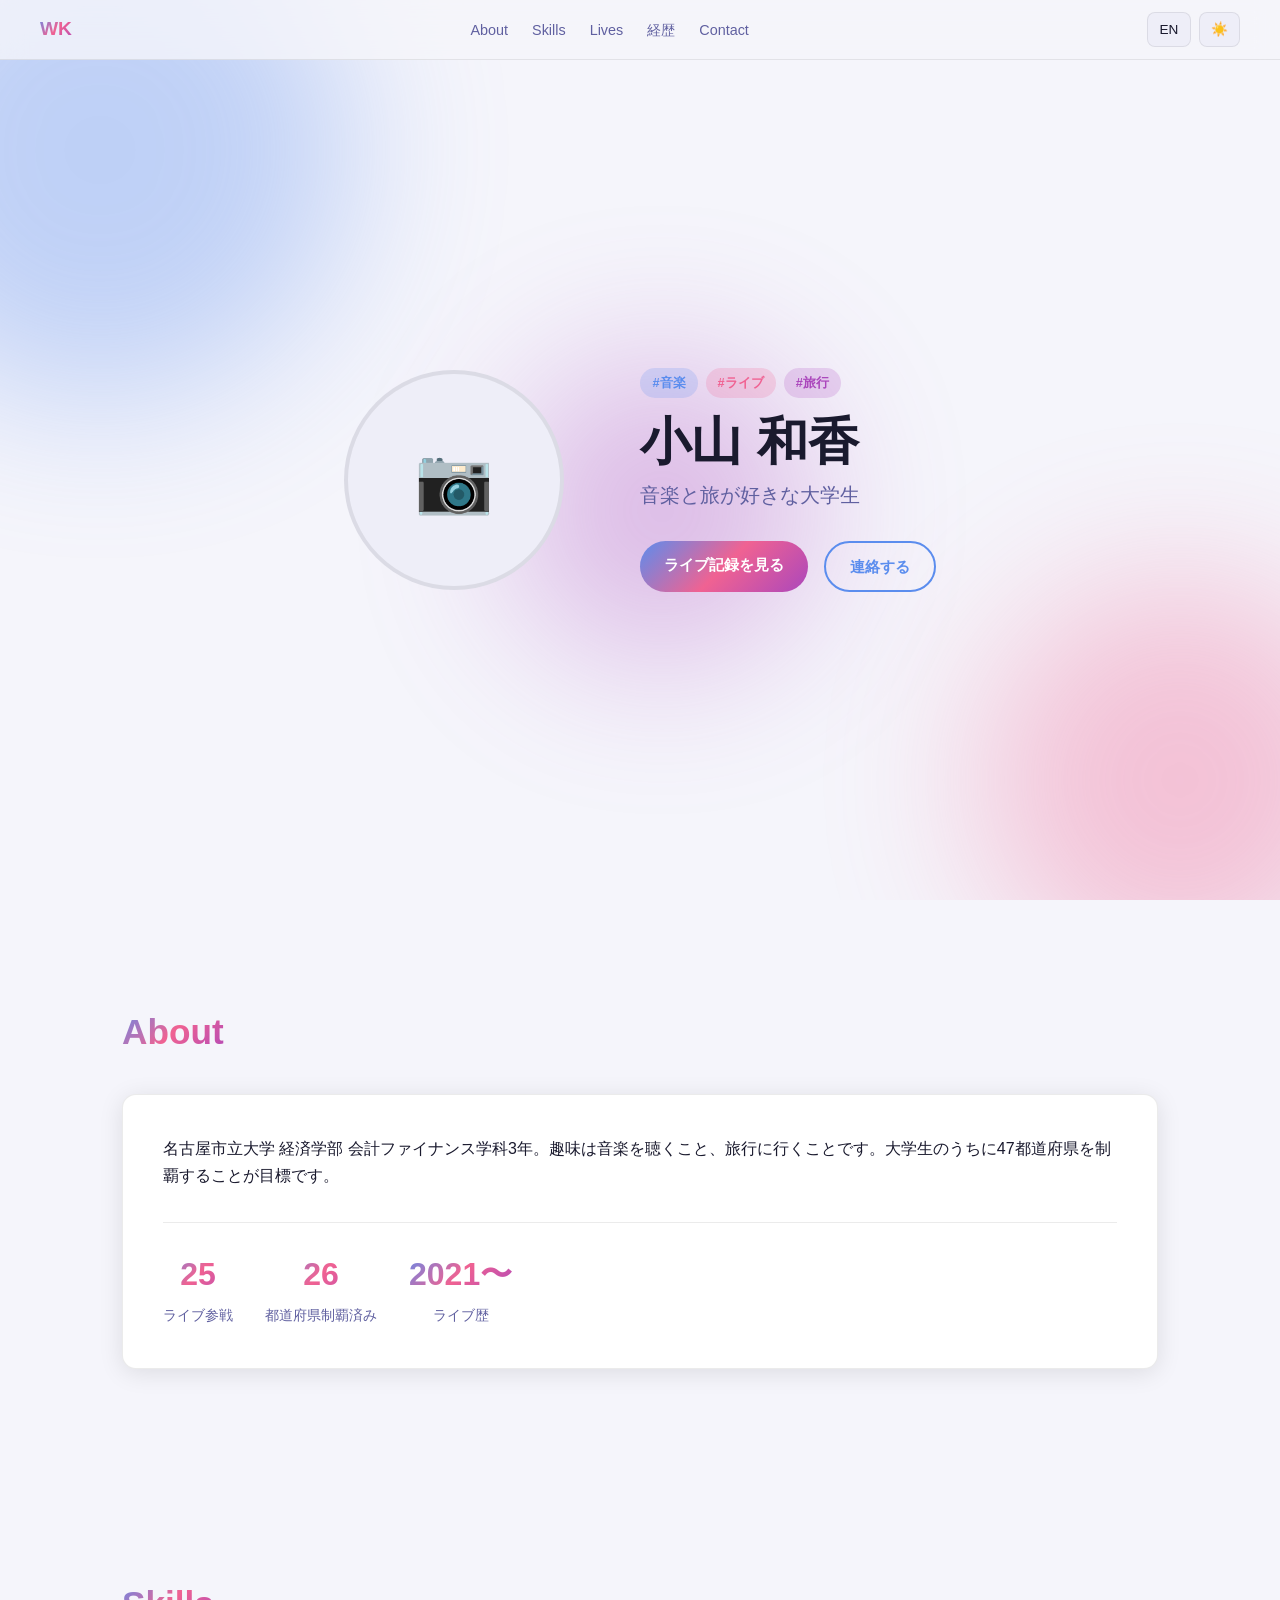
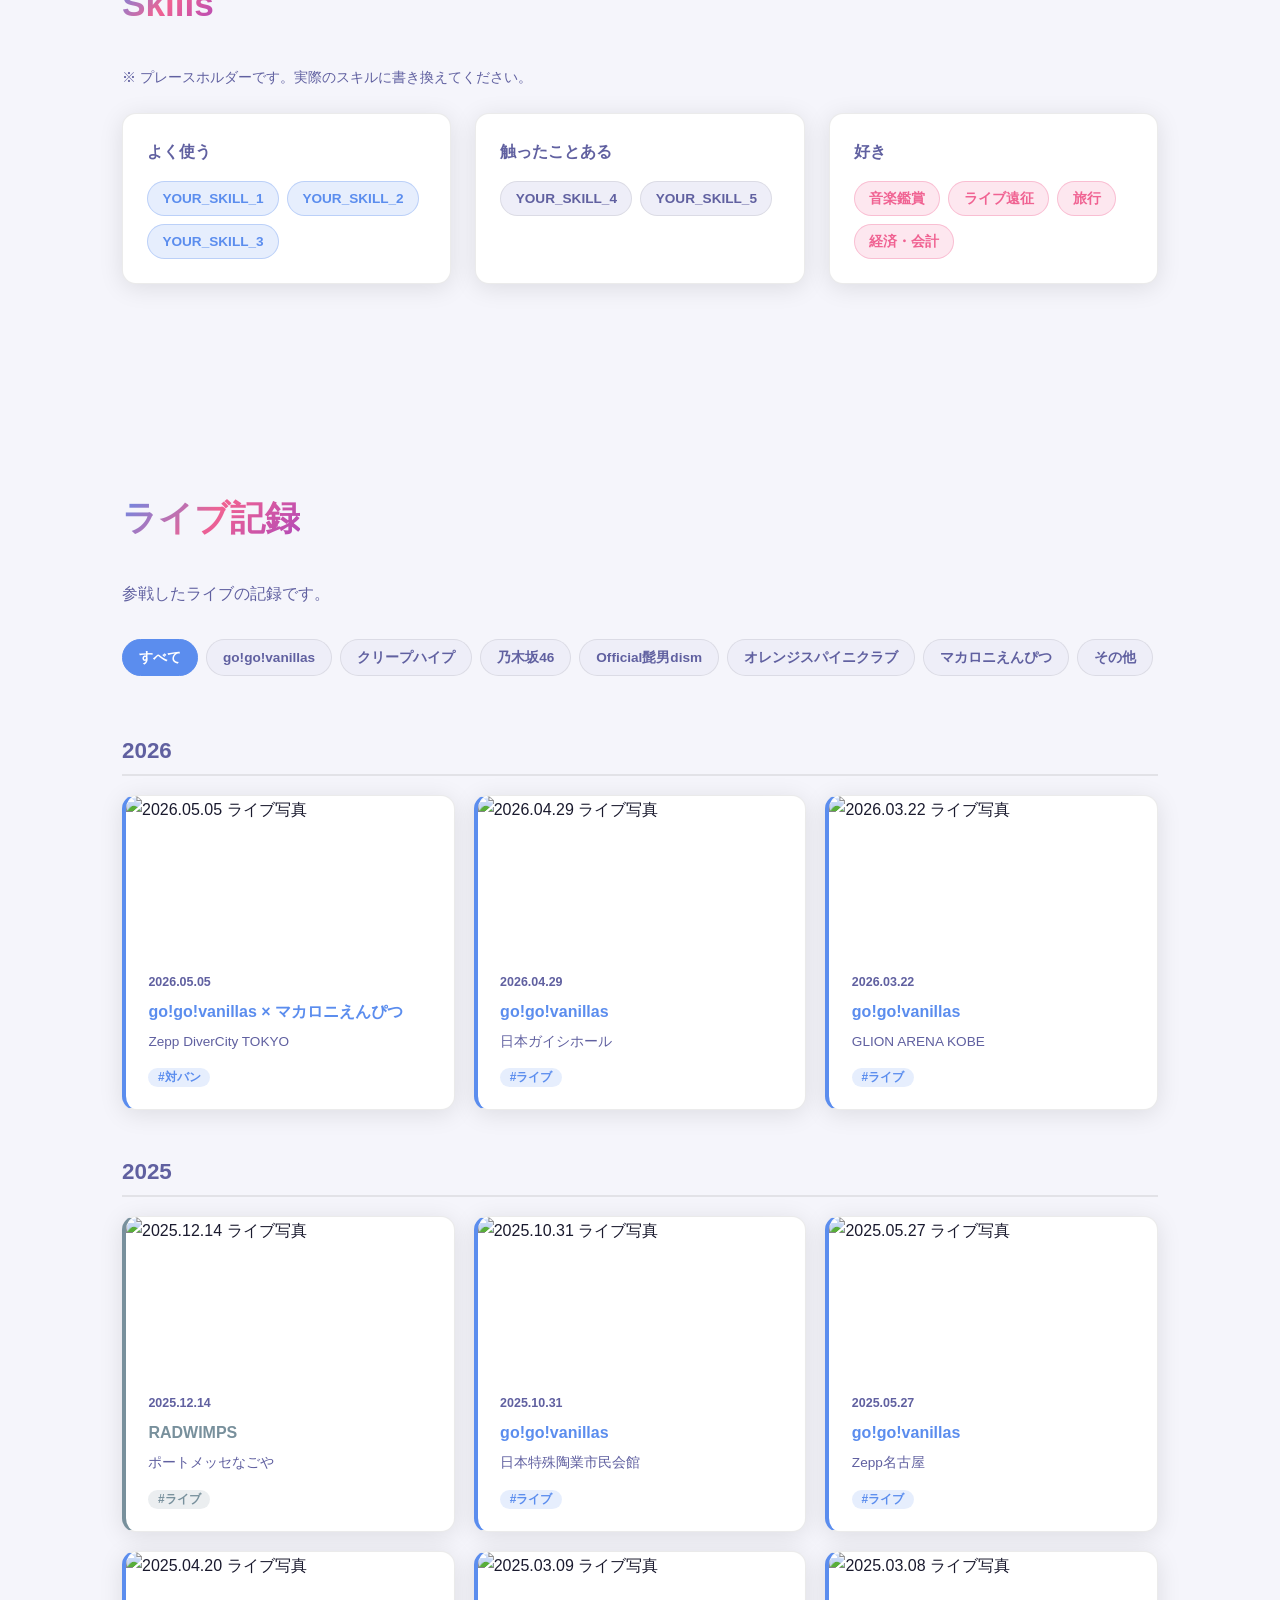
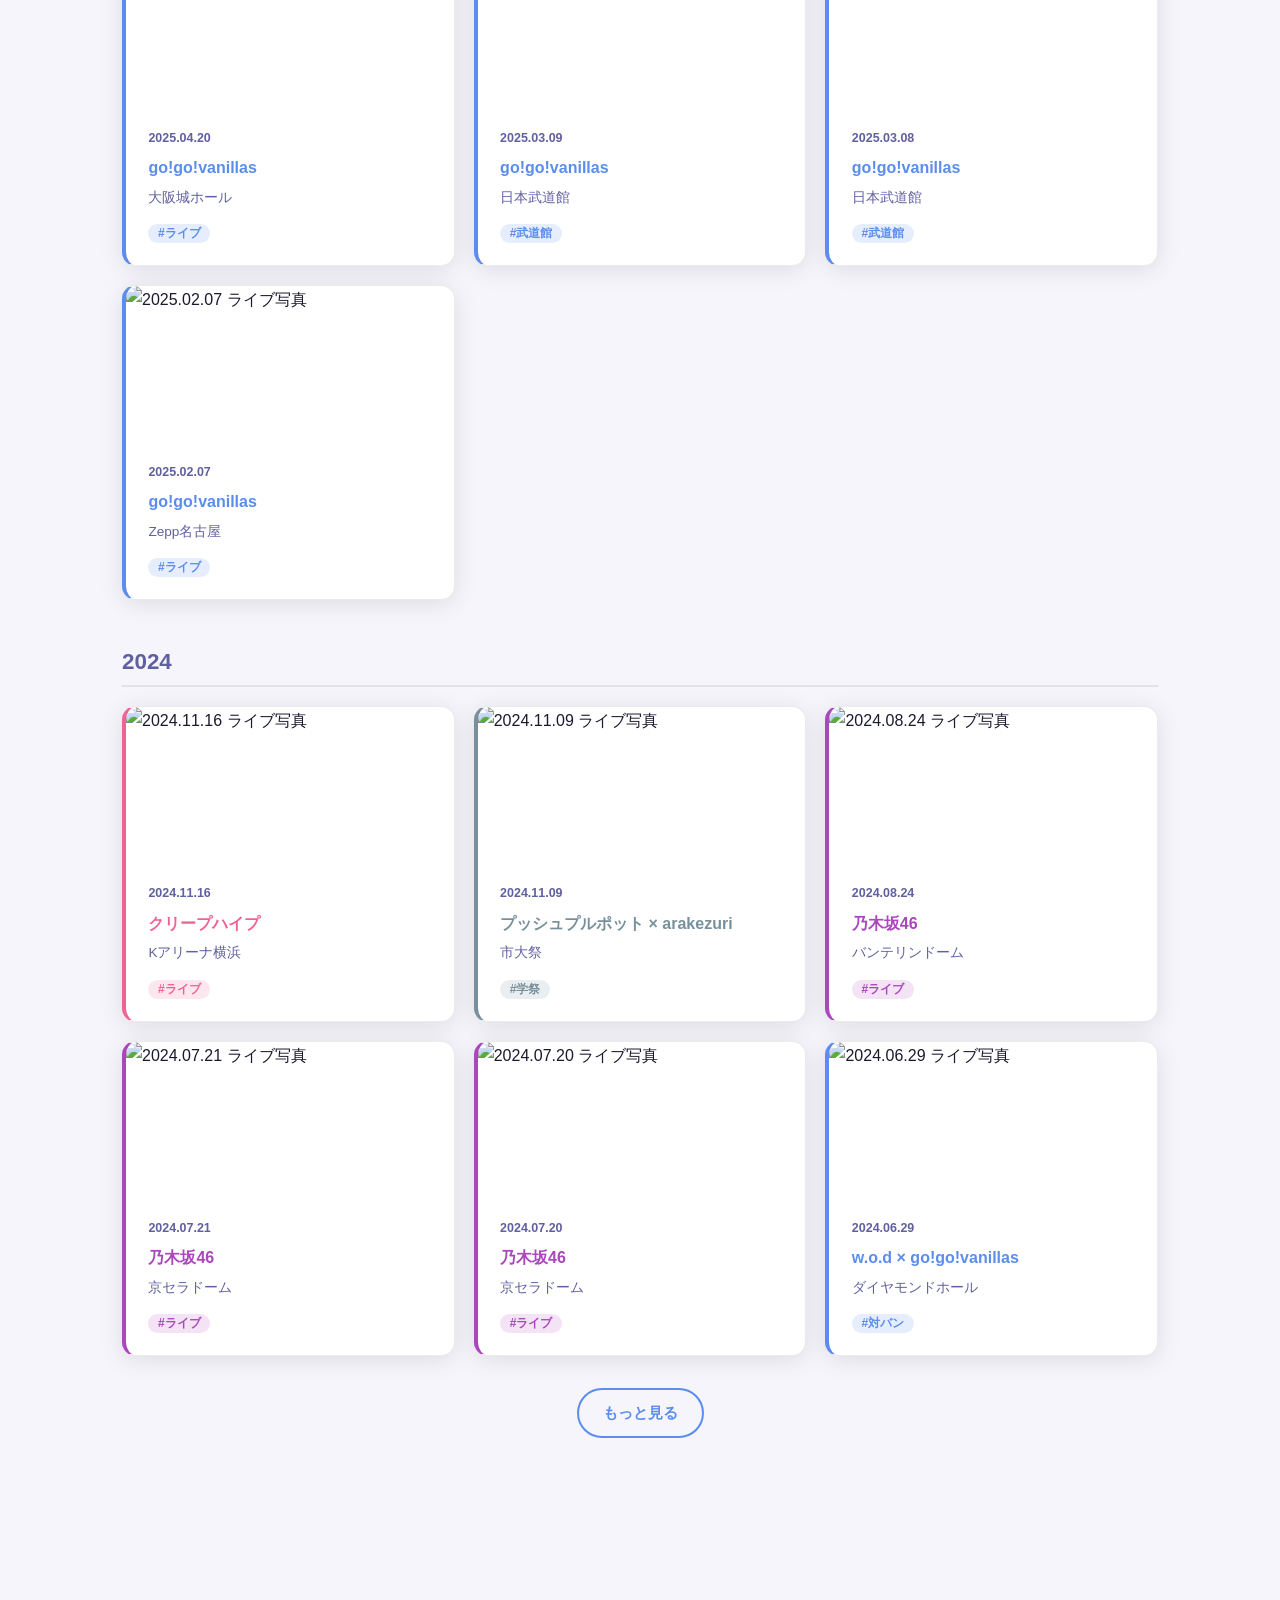
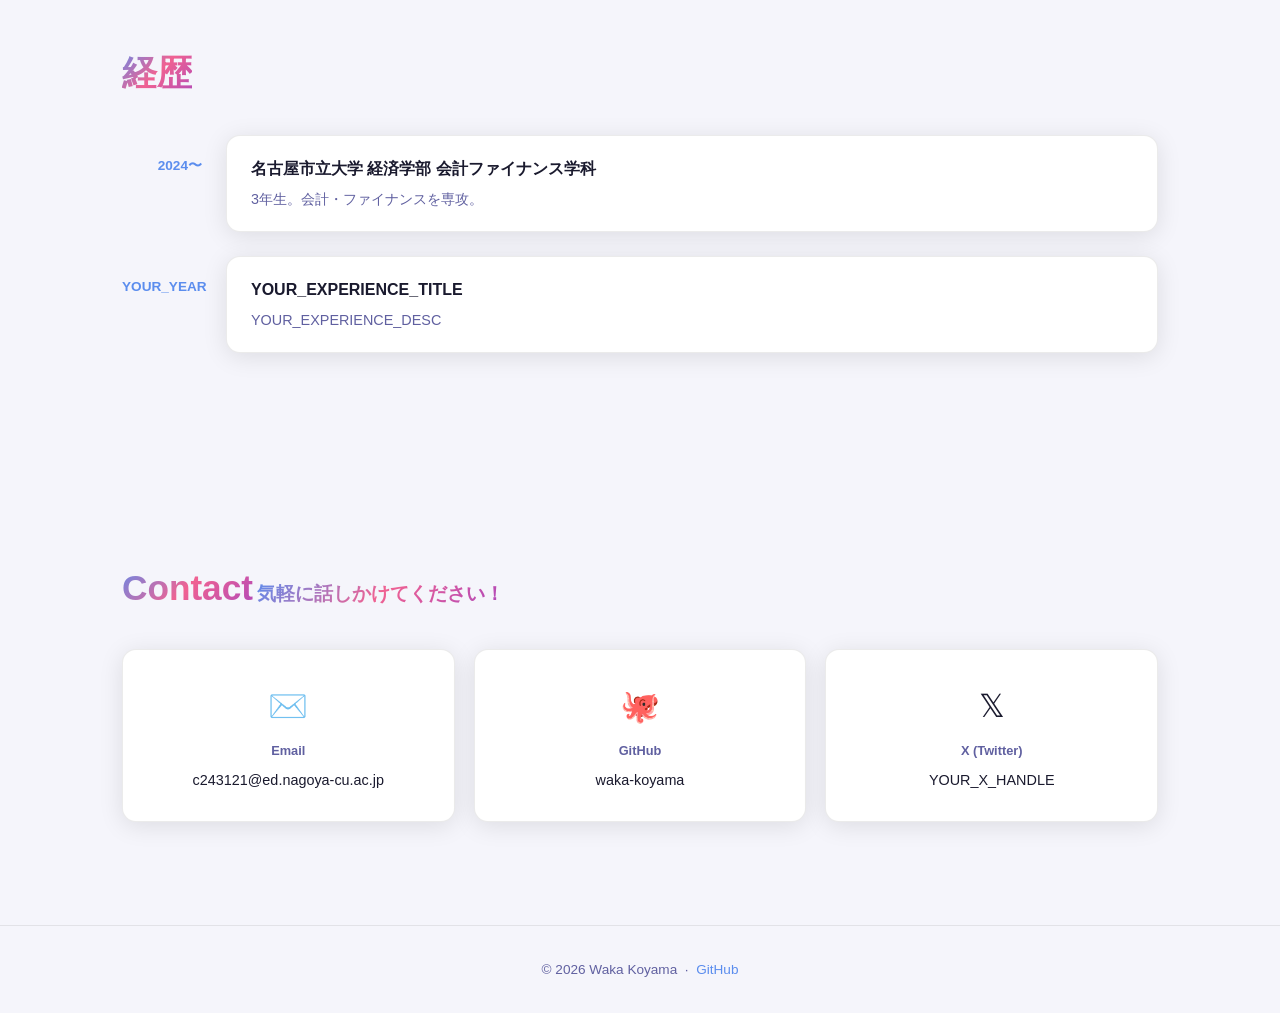
==== commit cc880f2c: "Add files via upload" ====
--- a/index.html
+++ b/index.html
@@ -135,6 +135,7 @@
       <article class="live-card card vanillas" data-artist="vanillas"
         data-tour="Life is Beautiful"
         data-setlist="マジック,平成ペイン,クライベイビー,お子さまプレート,鏡,12:25,バームクーヘン,Ready Steady go! go!,デッドマンズチェイス,倫敦,ca$h from chao$,アダムとイヴ,カウンターアクション,ストレンジャー,one shot kill,エマ,LIFE IS BEAUTIFUL,パラノーマルワンダーワールド,ロールプレイ,アメイジングレース,ギフト">
+        <img class="live-photo" src="images/20211113.jpg" alt="2021.11.13 ライブ写真">
         <time class="live-date" datetime="2021-11-13">2021.11.13</time>
         <h3 class="live-artist">go!go!vanillas</h3>
         <p class="live-venue">神戸国際会館こくさいホール</p>
@@ -144,6 +145,7 @@
       <article class="live-card card higedan" data-artist="higedan"
         data-tour="one - man tour 2021-2022 - Editorial -"
         data-setlist="Universe,HELLO,宿命,115万キロのフィルム,パラボラ,Shower,みどりの雨避け,Bedroom Talk,Laughter,フィラメント,Stand By You,ペンディング・マシーン,ブラザーズ,ノーダウト,FIRE GROUND,Cry Baby,Editorial,アポトーシス,Lost In My Room,Pretender,異端なスター,I LOVE...">
+        <img class="live-photo" src="images/20211201.jpg" alt="2021.12.01 ライブ写真">
         <time class="live-date" datetime="2021-12-01">2021.12.01</time>
         <h3 class="live-artist">Official髭男dism</h3>
         <p class="live-venue">大阪城ホール</p>
@@ -156,6 +158,7 @@
       <article class="live-card card macaroni" data-artist="macaroni"
         data-tour="マカロックツアーvol.13 〜あっという間の10周年☆変わらずあなたと鳴らし廻り！篇〜"
         data-setlist="鳴らせ,レモンパイ,トマソン,はしりがき,なんでもないよ,,好きだった（はずだった）,ヤングアダルト,恋人ごっこ,キスをしよう,春の嵐,メレンゲ,青春と一瞬,TONTTU,ワルツのレター,STAY with ME,ハートロッカー,僕らが強く。,あこがれ,ハッピーエンドへの期待は,OKKAKE">
+        <img class="live-photo" src="images/20220323.jpg" alt="2022.03.23 ライブ写真">
         <time class="live-date" datetime="2022-03-23">2022.03.23</time>
         <h3 class="live-artist">マカロニえんぴつ</h3>
         <p class="live-venue">大阪城ホール</p>
@@ -165,6 +168,7 @@
       <article class="live-card card vanillas" data-artist="vanillas"
         data-tour="青いの。 TOUR 2022"
         data-setlist="サクラサク,バイリンガール,クライベイビー,T R A P !,デッドマンズチェイス,お子さまプレート,エマ,平成ペイン,青いの。,アメイジンググレース,マジック,LIFE IS BEAUTIFUL,アダムとイヴ">
+        <img class="live-photo" src="images/20220410.jpg" alt="2022.04.10 ライブ写真">
         <time class="live-date" datetime="2022-04-10">2022.04.10</time>
         <h3 class="live-artist">go!go!vanillas</h3>
         <p class="live-venue">なんばHatch</p>
@@ -174,6 +178,7 @@
       <article class="live-card card creep" data-artist="creep"
         data-tour="今夜は月が綺麗だよ"
         data-setlist="なんてことはしませんでしたとさ,身も蓋もない水槽,君の部屋,月の逆襲,四季,イト,しょうもな,一生に一度愛してるよ,ニガツノナミダ,しらす,なんか出てきちゃってる,キケンナアソビ,栞,オレンジ,すぐに,二人の間,モノマネ,ヒッカキキズ,ナイトオンザプラネット,左耳,手と手,ABCDC,exダーリン,風にふかれて">
+        <img class="live-photo" src="images/20220526.jpg" alt="2022.05.26 ライブ写真">
         <time class="live-date" datetime="2022-05-26">2022.05.26</time>
         <h3 class="live-artist">クリープハイプ</h3>
         <p class="live-venue">フェスティバルホール</p>
@@ -183,6 +188,7 @@
       <article class="live-card card orange" data-artist="orange"
         data-tour="ワンマンツアー2022～グッバイ過去、それからあとはサンキュー!～"
         data-setlist="君のいる方へ,まいでぃあ,パープリン,7997,タルパ,みょーじ,東京の空,37.5℃,デイリーネイビークレイジー,タイムトラベルメロン,ガマズミ,理由,敏感少女,急ショック死寸前,キンモクセイ,モザイク,イヤーワーム,ドロップ">
+        <img class="live-photo" src="images/20221209.jpg" alt="2022.12.09 ライブ写真">
         <time class="live-date" datetime="2022-12-09">2022.12.09</time>
         <h3 class="live-artist">オレンジスパイニクラブ</h3>
         <p class="live-venue">大阪TRAD</p>
@@ -195,6 +201,7 @@
       <article class="live-card card creep" data-artist="creep"
         data-tour="本なんてぶっ飛ばしてよ"
         data-setlist="身も蓋もない水槽,しょうもな,一生に一度愛してるよ,君の部屋,月の逆襲,グレーマンのせいにする,キケンナアソビ,ボーイズENDガールズ,明日はどっちだ,傷つける,ナイトオンザプラネット,一生のお願い,本なんてぶっ飛ばしてよ,チロルとポルノ,愛の標識,栞,イト,火まつり,週刊誌,社会の窓と同じ構成,HE IS MINE,ポリコ,おやすみ泣き声、さよなら歌姫,イノチミジカシコイセヨオトメ,二十九、三十">
+        <img class="live-photo" src="images/20230326.jpg" alt="2023.03.26 ライブ写真">
         <time class="live-date" datetime="2023-03-26">2023.03.26</time>
         <h3 class="live-artist">クリープハイプ</h3>
         <p class="live-venue">大阪城ホール</p>
@@ -204,6 +211,7 @@
       <article class="live-card card vanillas" data-artist="vanillas"
         data-tour="FLOWERS"
         data-setlist="RUN RUN RUN,HIGHER,The Marking Song,I Don't Wanna Be You,おはようカルチャー,Penetration,ペンペン,お子さまプレート,青いの。,鏡,アダムとイヴ,My Favorite Things,Dirty Pretty Things,バイリンガール,エマ,カウンターアクション,one shot kill,アメイジングレース,きみとぼく,硝子,LIFE IS BEAUTIFUL">
+        <img class="live-photo" src="images/20230420.jpg" alt="2023.04.20 ライブ写真">
         <time class="live-date" datetime="2023-04-20">2023.04.20</time>
         <h3 class="live-artist">go!go!vanillas</h3>
         <p class="live-venue">オリックス劇場</p>
@@ -213,6 +221,7 @@
       <article class="live-card card vanillas" data-artist="vanillas"
         data-tour="go!go!CLUB 会員限定ライブ「TIME THIEF TOUR」"
         data-setlist="ハイテンション,We are go!,非実在少女,ラバーズ,ホラーショー,ビッグモンスーン,バイリンガール,トワイライト,ニューエイジ,なつのうた,ツインズ,No No No,モールスクライスト,セレモニー,ニューゲーム,カウンターアクション,ライクアマウンテン,エマ,おはようカルチャー,人間讃歌,アクロス ザ ユニバーシティ,ギフト">
+        <img class="live-photo" src="images/20230621.jpg" alt="2023.06.21 ライブ写真">
         <time class="live-date" datetime="2023-06-21">2023.06.21</time>
         <h3 class="live-artist">go!go!vanillas</h3>
         <p class="live-venue">なんばHatch</p>
@@ -226,6 +235,7 @@
       <article class="live-card card vanillas" data-artist="vanillas"
         data-tour='w.o.d. presents "スペース・インベーダーズ VI"'
         data-setlist="【go!go!vanillas】HIGHER,エマ,デッドマンズチェイス,SHAKE,鏡,平安,one shot kill,ストレンジャー,カウンターアクション,平成ペイン,マジック / 【w.o.d】STARS,楽園,Fullface,Kill your idols Kiss me baby,lala,1994,陽炎,バニラ・スカイ,オレンジ,あらしのよるに,エンドレス・リピート,イカロス,Mayday,踊る阿呆に見る阿呆,My Generation">
+        <img class="live-photo" src="images/20240629.jpg" alt="2024.06.29 ライブ写真">
         <time class="live-date" datetime="2024-06-29">2024.06.29</time>
         <h3 class="live-artist">w.o.d × go!go!vanillas</h3>
         <p class="live-venue">ダイヤモンドホール</p>
@@ -235,6 +245,7 @@
       <article class="live-card card nogizaka" data-artist="nogizaka"
         data-tour="真夏の全国ツアー2024"
         data-setlist="OVERTURE,チートデイ,裸足でSummer,太陽ノック,君に叱られた,僕だけの光,バンドエイド剥がすような別れ方,I see...,三番目の風,Threefold choice,Am I Loving?,ジコチューで行こう!,ぶんぶくちゃがま,あと7曲,Never say never,ここにはないもの,あらかじめ語られるロマンス,ロマンティックいか焼き,君が扇いでくれた,自惚れビーチ,スカイダイビング,ガールズルール,ひと夏の長さより…,日常,Wilderness world,Actually...,おひとりさま天国,好きというのはロックだぜ!,夏のFree&Easy,シンクロニシティ,僕が手を叩く方へ,誰かの肩,ハウス！,他人のそら似,Monopoly,乃木坂の詩">
+        <img class="live-photo" src="images/20240720.jpg" alt="2024.07.20 ライブ写真">
         <time class="live-date" datetime="2024-07-20">2024.07.20</time>
         <h3 class="live-artist">乃木坂46</h3>
         <p class="live-venue">京セラドーム</p>
@@ -244,6 +255,7 @@
       <article class="live-card card nogizaka" data-artist="nogizaka"
         data-tour="真夏の全国ツアー2024"
         data-setlist="OVERTURE,チートデイ,裸足でSummer,太陽ノック,君に叱られた,僕だけの光,17分間,ジャンピングジョーカーフラッシュ,トキトキメキメキ,Threefold choice,Am I Loving?,ジコチューで行こう!,甘いエビデンス,せっかちなかたつむり,他の星から,僕が行かなきゃ誰が行くんだ?,あらかじめ語られるロマンス,ロマンティックいか焼き,君が扇いでくれた,自惚れビーチ,スカイダイビング,ガールズルール,ひと夏の長さより…,日常,Wilderness world,Actually...,おひとりさま天国,好きというのはロックだぜ!,夏のFree&Easy,シンクロニシティ,僕が手を叩く方へ,誰かの肩,ロマンスのスタート,他人のそら似,Monopoly,乃木坂の詩">
+        <img class="live-photo" src="images/20240721.jpg" alt="2024.07.21 ライブ写真">
         <time class="live-date" datetime="2024-07-21">2024.07.21</time>
         <h3 class="live-artist">乃木坂46</h3>
         <p class="live-venue">京セラドーム</p>
@@ -253,6 +265,7 @@
       <article class="live-card card nogizaka" data-artist="nogizaka"
         data-tour="真夏の全国ツアー2024"
         data-setlist="OVERTURE,チートデイ,裸足でSummer,太陽ノック,君に叱られた,ジコチューで行こう!,バンドエイド剥がすような別れ方,I see...,三番目の風,Threefold choice,Am I Loving?,ぶんぶくちゃがま,あと7曲,Never say never,ここにはないもの,あらかじめ語られるロマンス,ロマンティックいか焼き,君が扇いでくれた,自惚れビーチ,スカイダイビング,ガールズルール,ひと夏の長さより…,落とし物,Wilderness world,Actually...,おひとりさま天国,好きというのはロックだぜ!,夏のFree&Easy,シンクロニシティ,僕が手を叩く方へ,誰かの肩,転がった鐘を鳴らせ！,他人のそら似,Monopoly,乃木坂の詩">
+        <img class="live-photo" src="images/20240824.jpg" alt="2024.08.24 ライブ写真">
         <time class="live-date" datetime="2024-08-24">2024.08.24</time>
         <h3 class="live-artist">乃木坂46</h3>
         <p class="live-venue">バンテリンドーム</p>
@@ -260,9 +273,10 @@
       </article>
 
       <article class="live-card card other" data-artist="other"
-        data-tour="市大祭×見放題～サイダーkoboreる、青春の音～"
+        data-tour="少年少女へウルトラエールを"
         data-setlist="【プッシュプルポット】Unity,街,少年少女,Fine!!,愛していけるように,ゴールドマーチ,バカやろう,ダイナマイトラヴソング,ともに,笑って,最終列車,愛唱歌 / 【arakezuri】キーホルダー,素顔,レイジー,ウルトラエール,くしゃみ,クアトリーセンチュリー,ホールドミータイト,ピースオブケイク,たいせつ,だめでもともと,ヒーロー">
-        <time class="live-date" datetime="2024-10-09">2024.10.09</time>
+        <img class="live-photo" src="images/20241109.jpg" alt="2024.11.09 ライブ写真">
+        <time class="live-date" datetime="2024-11-09">2024.11.09</time>
         <h3 class="live-artist">プッシュプルポット × arakezuri</h3>
         <p class="live-venue">市大祭</p>
         <span class="live-tag">#学祭</span>
@@ -271,6 +285,7 @@
       <article class="live-card card creep" data-artist="creep"
         data-tour="2024年11月16日"
         data-setlist="HE IS MINE,火まつり,NE-TAXI,生レバ,イト,栞,陽,一生のお願い,左耳,リバーシブルー,オレンジ,月の逆襲,憂、燦々,四季,目覚まし時計,しらす,ナイトオンザプラネット,キケンナアソビ,週刊誌,蜂蜜と風呂場,天の声,愛の標識,明日はどっちだ,風にふかれて,おやすみ泣き声、さよなら歌姫">
+        <img class="live-photo" src="images/20241116.jpg" alt="2024.11.16 ライブ写真">
         <time class="live-date" datetime="2024-11-16">2024.11.16</time>
         <h3 class="live-artist">クリープハイプ</h3>
         <p class="live-venue">Kアリーナ横浜</p>
@@ -283,6 +298,7 @@
       <article class="live-card card vanillas" data-artist="vanillas"
         data-tour="Lab. TOUR 2024-2025 ライブハウス&ホール編"
         data-setlist="HIBITANTAN,ヒンキーディンキーパーティークルー,デッドマンズチェイス,Super Star Child,T R A P !,カウンターアクション,one shot kill,クロスロオオオード,Persona,倫敦,SHAKE,12:25,平安,来来来,エマ,お子さまプレート,おはようカルチャー,Leyline,コンビニエンスラブ,Moonshine,マジック">
+        <img class="live-photo" src="images/20250207.jpg" alt="2025.02.07 ライブ写真">
         <time class="live-date" datetime="2025-02-07">2025.02.07</time>
         <h3 class="live-artist">go!go!vanillas</h3>
         <p class="live-venue">Zepp名古屋</p>
@@ -292,6 +308,7 @@
       <article class="live-card card vanillas" data-artist="vanillas"
         data-tour="Lab. TOUR 2024-2025 Arena Tour 2025"
         data-setlist="HIBITANTAN,青いの。,デッドマンズチェイス,Super Star Child,LIFE IS BEAUTIFUL,クライベイビー,クロスロオオオード,エマ,SHAKE,Persona,イノセンス,バイバイカラー,手紙,馬の骨,平安,カウンターアクション,来来来,マジック,平成ペイン,Leyline,パンドラ,Moonshine,FUZZ LOVE">
+        <img class="live-photo" src="images/20250308.jpg" alt="2025.03.08 ライブ写真">
         <time class="live-date" datetime="2025-03-08">2025.03.08</time>
         <h3 class="live-artist">go!go!vanillas</h3>
         <p class="live-venue">日本武道館</p>
@@ -301,6 +318,7 @@
       <article class="live-card card vanillas" data-artist="vanillas"
         data-tour="Lab. TOUR 2024-2025 Arena Tour 2025"
         data-setlist="HIBITANTAN,青いの。,デッドマンズチェイス,Super Star Child,LIFE IS BEAUTIFUL,クライベイビー,クロスロオオオード,マジック,SHAKE,Persona,Penetration,バイバイカラー,手紙,馬の骨,平安,one shot kill,ロールプレイ,Moonshine,FUZZ LOVE">
+        <img class="live-photo" src="images/20250309.jpg" alt="2025.03.09 ライブ写真">
         <time class="live-date" datetime="2025-03-09">2025.03.09</time>
         <h3 class="live-artist">go!go!vanillas</h3>
         <p class="live-venue">日本武道館</p>
@@ -310,6 +328,7 @@
       <article class="live-card card vanillas" data-artist="vanillas"
         data-tour="Lab. TOUR 2024-2025 Arena Tour 2025"
         data-setlist="HIBITANTAN,青いの。,デッドマンズチェイス,Super Star Child,LIFE IS BEAUTIFUL,クライベイビー,クロスロオオオード,マジック,SHAKE,Persona,Penetration,バイバイカラー,手紙,馬の骨,平安,ストレンジャー,来来来,エマ,平成ペイン,Leyline,バイリンガール,Moonshine,ラバーズ">
+        <img class="live-photo" src="images/20250420.jpg" alt="2025.04.20 ライブ写真">
         <time class="live-date" datetime="2025-04-20">2025.04.20</time>
         <h3 class="live-artist">go!go!vanillas</h3>
         <p class="live-venue">大阪城ホール</p>
@@ -319,6 +338,7 @@
       <article class="live-card card vanillas" data-artist="vanillas"
         data-tour="Lab. TOUR 2024-2025 ライブハウス&ホール編"
         data-setlist="HIBITANTAN,マジック,デッドマンズチェイス,Super Star Child,T R A P !,カウンターアクション,one shot kill,クロスロオオオード,12:25,Persona,倫敦,SHAKE,平安,来来来,エマ,クライベイビー,おはようカルチャー,Leyline,ライクアマウンテン,Moonshine">
+        <img class="live-photo" src="images/20250527.jpg" alt="2025.05.27 ライブ写真">
         <time class="live-date" datetime="2025-05-27">2025.05.27</time>
         <h3 class="live-artist">go!go!vanillas</h3>
         <p class="live-venue">Zepp名古屋</p>
@@ -328,6 +348,7 @@
       <article class="live-card card vanillas" data-artist="vanillas"
         data-tour="SCARY MONSTERS TOUR 2025-2026"
         data-setlist="鏡,SCARY MONSTER,カウンターアクション,来来来,SHAKE,正体,バイバイカラー,Super Star Child,ダンデライオン,硝子,アダムとイヴ,Penetration,平安,クライベイビー,クロスロオオオード,平成ペイン,青いの。,ヒトカゲ,生きもの,おはようカルチャー,カントリーロード,LIFE IS BEAUTIFUL">
+        <img class="live-photo" src="images/20251031.jpg" alt="2025.10.31 ライブ写真">
         <time class="live-date" datetime="2025-10-31">2025.10.31</time>
         <h3 class="live-artist">go!go!vanillas</h3>
         <p class="live-venue">日本特殊陶業市民会館</p>
@@ -337,6 +358,7 @@
       <article class="live-card card other" data-artist="other"
         data-tour="RADWIMPS 20th ANNIVERSARY LIVE TOUR"
         data-setlist="ふたりごと,まーふぁか,NEVER EVER ENDER,ます。,ワールドエンドガールフレンド,Tummy,me me she,告白,賜物,棒人間,おしゃかしゃま,DARMA GRAND PRIX,成れの果てで鳴れ,三葉のテーマ,スパークル,グランドエスケープ,トアルハルノヒ,筆舌,25コ目の染色体,正解,いいんですか？,会心の一撃">
+        <img class="live-photo" src="images/20251214.jpg" alt="2025.12.14 ライブ写真">
         <time class="live-date" datetime="2025-12-14">2025.12.14</time>
         <h3 class="live-artist">RADWIMPS</h3>
         <p class="live-venue">ポートメッセなごや</p>
@@ -349,6 +371,7 @@
       <article class="live-card card vanillas" data-artist="vanillas"
         data-tour="SCARY MONSTERS TOUR 2025-2026"
         data-setlist="鏡,生きもの,おはようカルチャー,来来来,クロスロオオオード,Penetration,SHAKE,HIGHER,ヒトカゲ,正体,ダンデライオン,Persona,平安,お子さまプレート,マジック,青いの。,アメイジングレース,エマ,SCARY MONSTER,ロールプレイ,Super Star Child,ギフト">
+        <img class="live-photo" src="images/20260322.jpg" alt="2026.03.22 ライブ写真">
         <time class="live-date" datetime="2026-03-22">2026.03.22</time>
         <h3 class="live-artist">go!go!vanillas</h3>
         <p class="live-venue">GLION ARENA KOBE</p>
@@ -358,6 +381,7 @@
       <article class="live-card card vanillas" data-artist="vanillas"
         data-tour="SCARY MONSTERS TOUR 2025-2026"
         data-setlist="鏡,生きもの,おはようカルチャー,来来来,クロスロオオオード,Penetration,SHAKE,HIGHER,ヒトカゲ,正体,ダンデライオン,Persona,平安,お子さまプレート,マジック,青いの。,アメイジングレース,エマ,SCARY MONSTER,パラノーマルワンダーワールド,LIFE IS BEAUTIFUL,フォーリン,ギフト">
+        <img class="live-photo" src="images/20260429.jpg" alt="2026.04.29 ライブ写真">
         <time class="live-date" datetime="2026-04-29">2026.04.29</time>
         <h3 class="live-artist">go!go!vanillas</h3>
         <p class="live-venue">日本ガイシホール</p>
@@ -367,6 +391,7 @@
       <article class="live-card card vanillas" data-artist="vanillas"
         data-tour="READY STEADY go!go! vol.11"
         data-setlist="【マカロニえんぴつ】one shot kill,いつか何もない世界で,忘レナ唄,レモンパイ,poole,NEVERMIND,STAY with ME,洗濯機と君とラヂオ,ハートロッカー,星が泳ぐ,ヤングアダルト / 【go!go!vanillas】平成ペイン,マジック,クライベイビー,Ready Steady go!go!,デッドマンズチェイス,カウンターアクション,No.999,来来来,SCARY MONSTER,one shot kill,パンドラ,お子さまプレート,Don't Look Back In Anger">
+        <img class="live-photo" src="images/20260505.jpg" alt="2026.05.05 ライブ写真">
         <time class="live-date" datetime="2026-05-05">2026.05.05</time>
         <h3 class="live-artist">go!go!vanillas × マカロニえんぴつ</h3>
         <p class="live-venue">Zepp DiverCity TOKYO</p>
--- a/style.css
+++ b/style.css
@@ -253,6 +253,15 @@
   padding: 1.2rem 1.4rem;
   border-left: 4px solid transparent;
   position: relative;
+  overflow: hidden;
+}
+.live-photo {
+  width: 100%;
+  height: 160px;
+  object-fit: cover;
+  border-radius: var(--radius) var(--radius) 0 0;
+  margin: -1.2rem -1.4rem 1rem -1.4rem;
+  width: calc(100% + 2.8rem);
 }
 .live-date {
   display: block; font-size: .78rem; font-weight: 700;
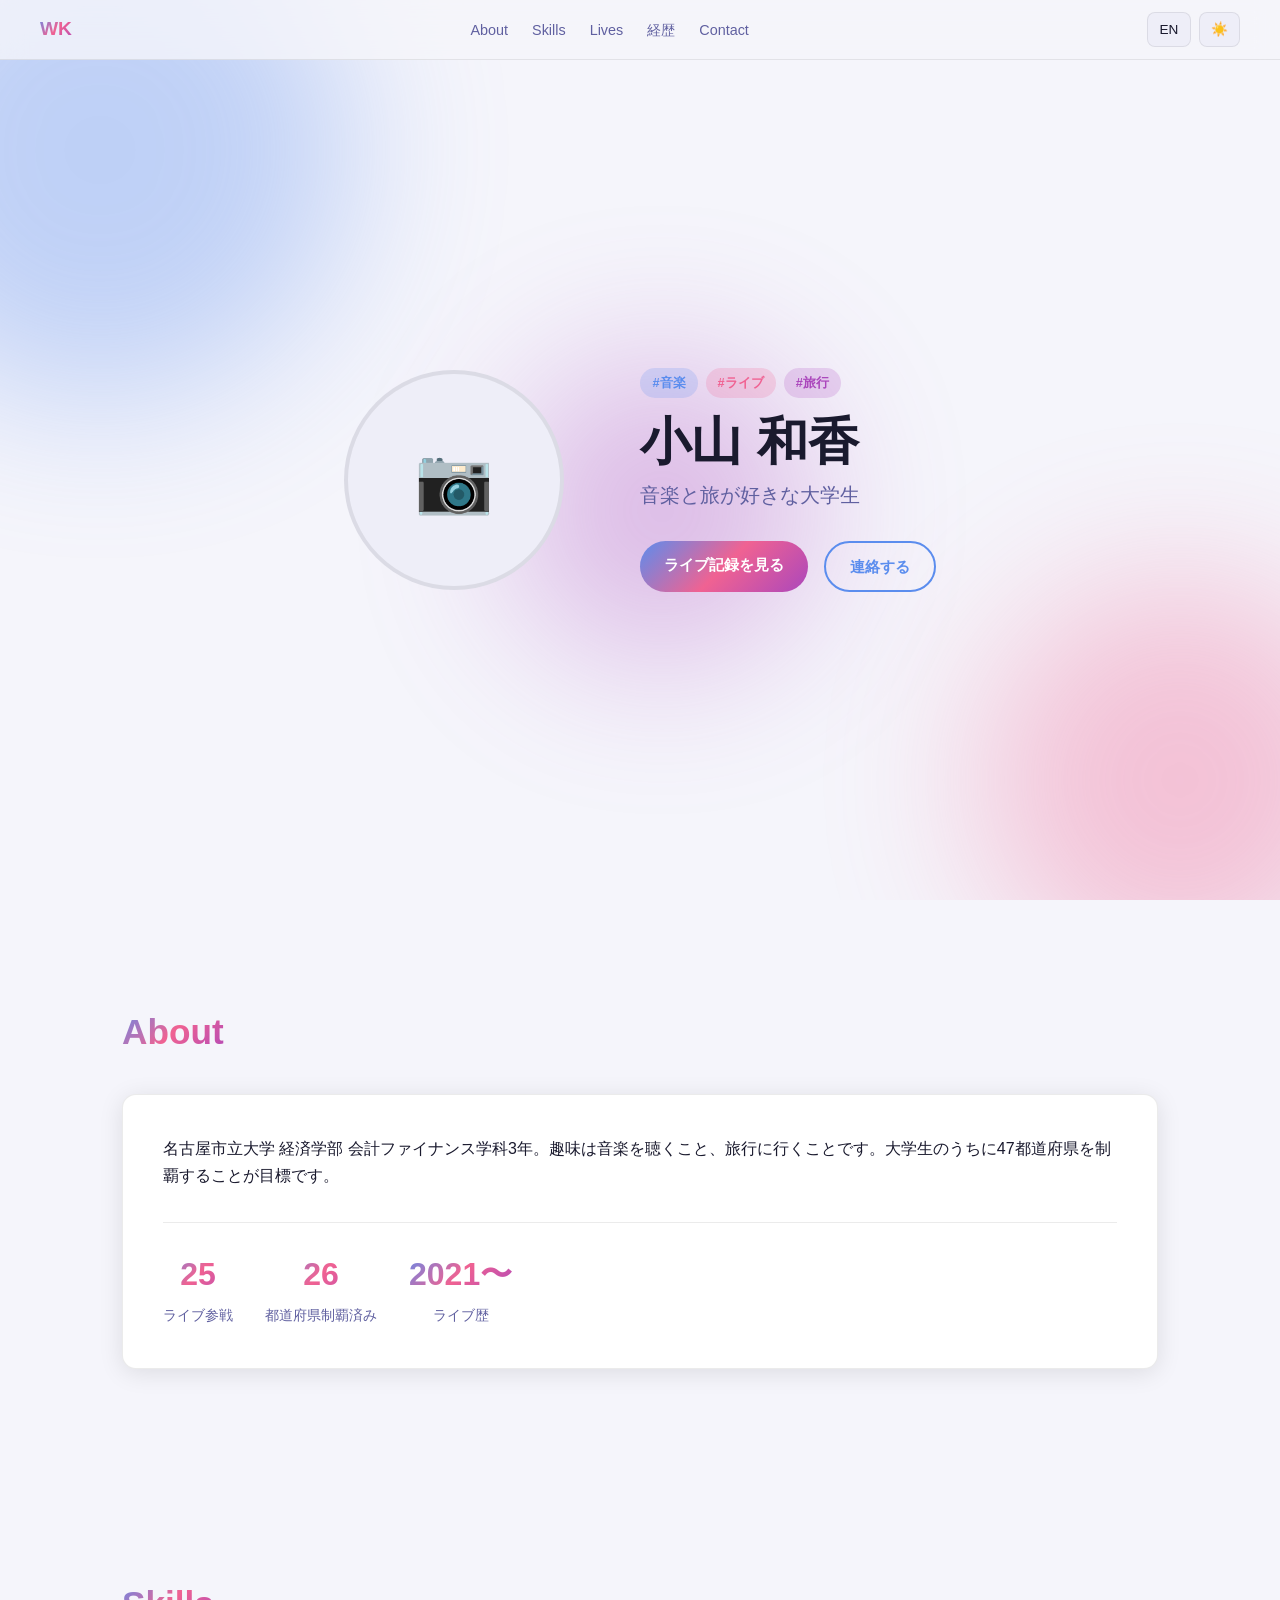
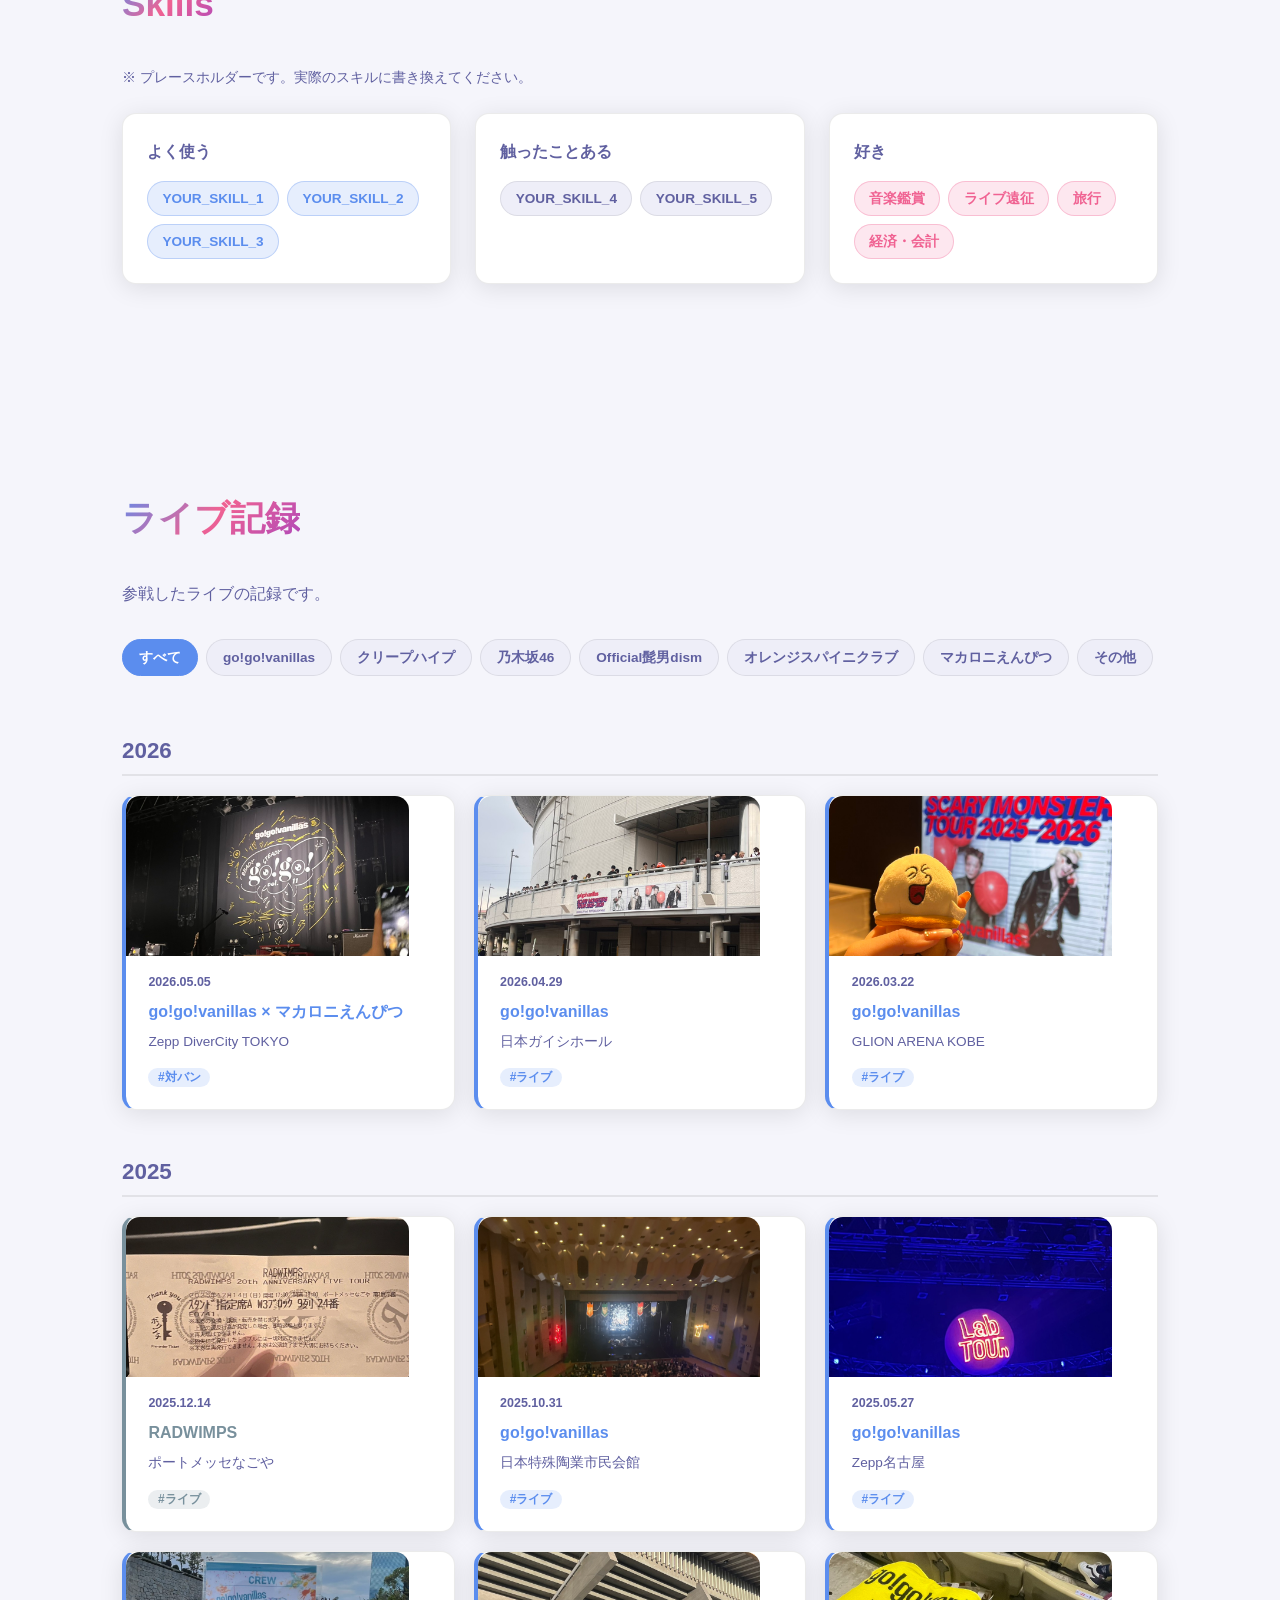
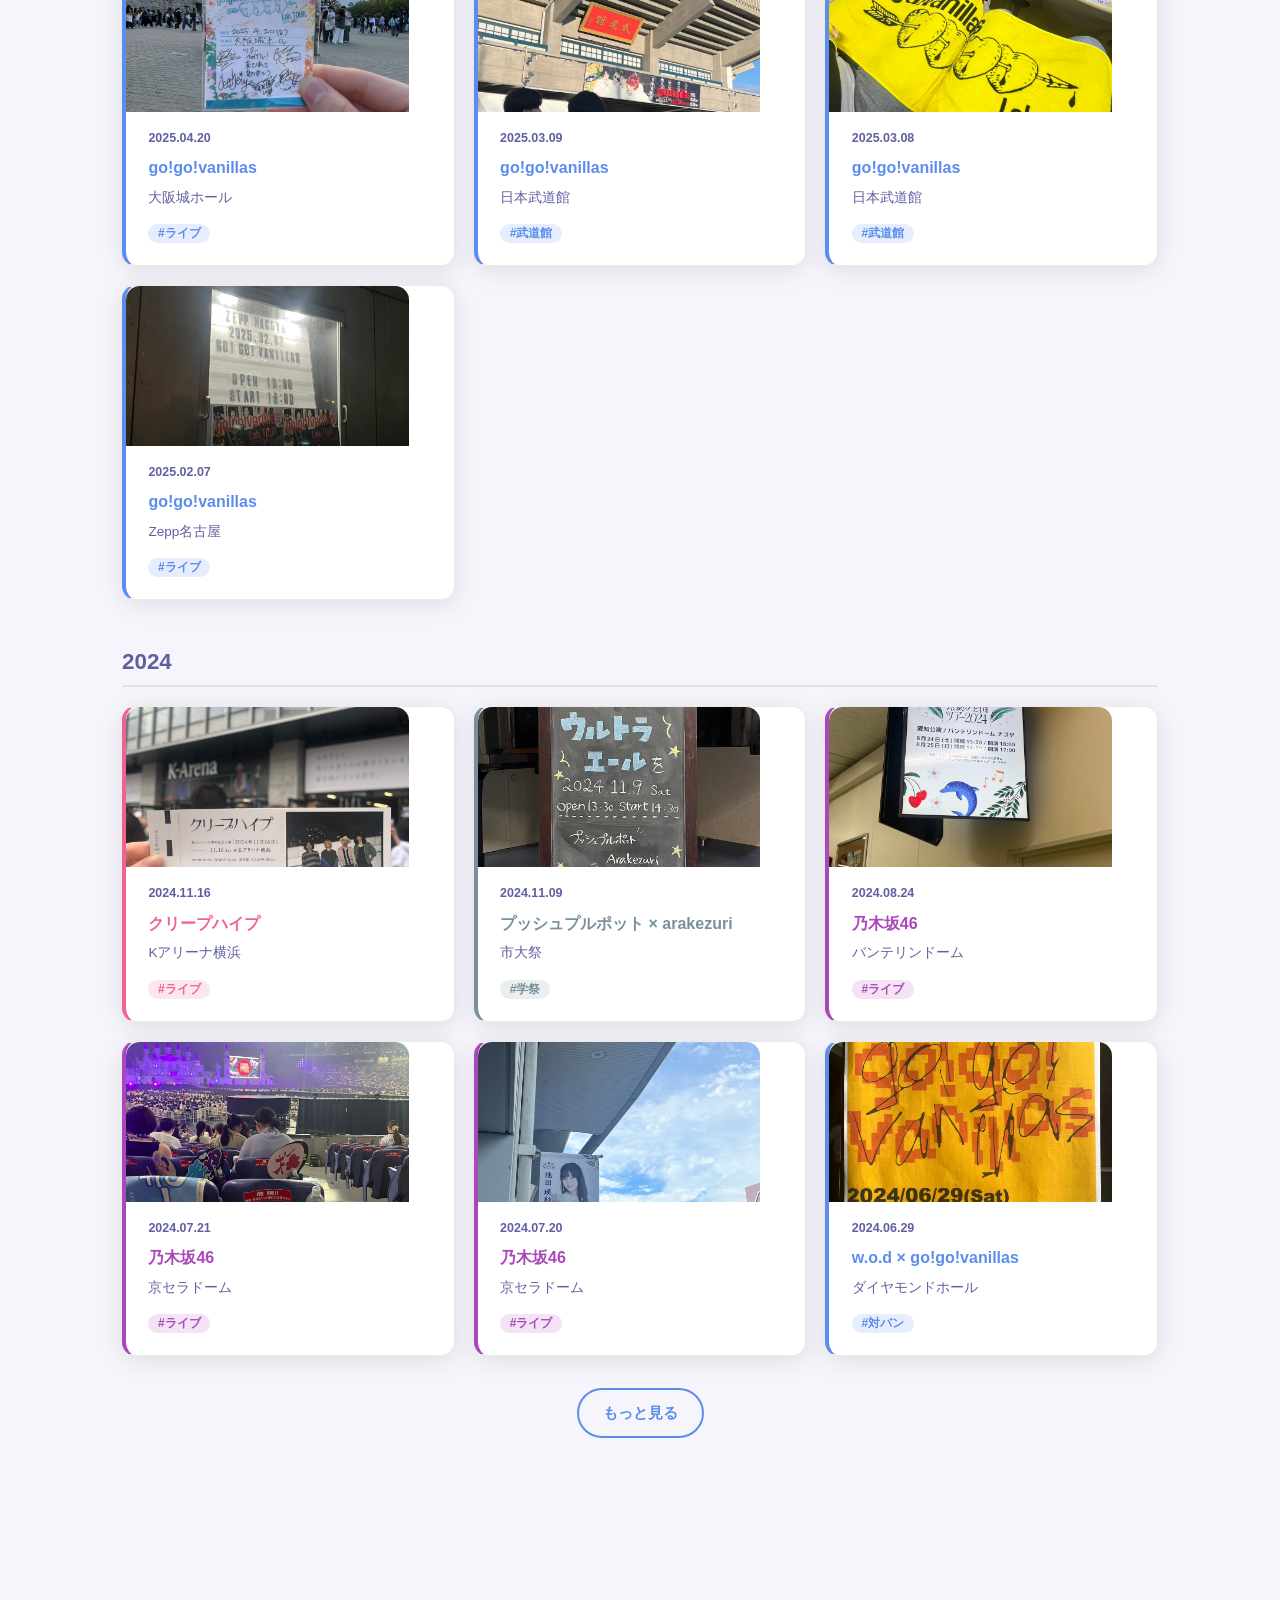
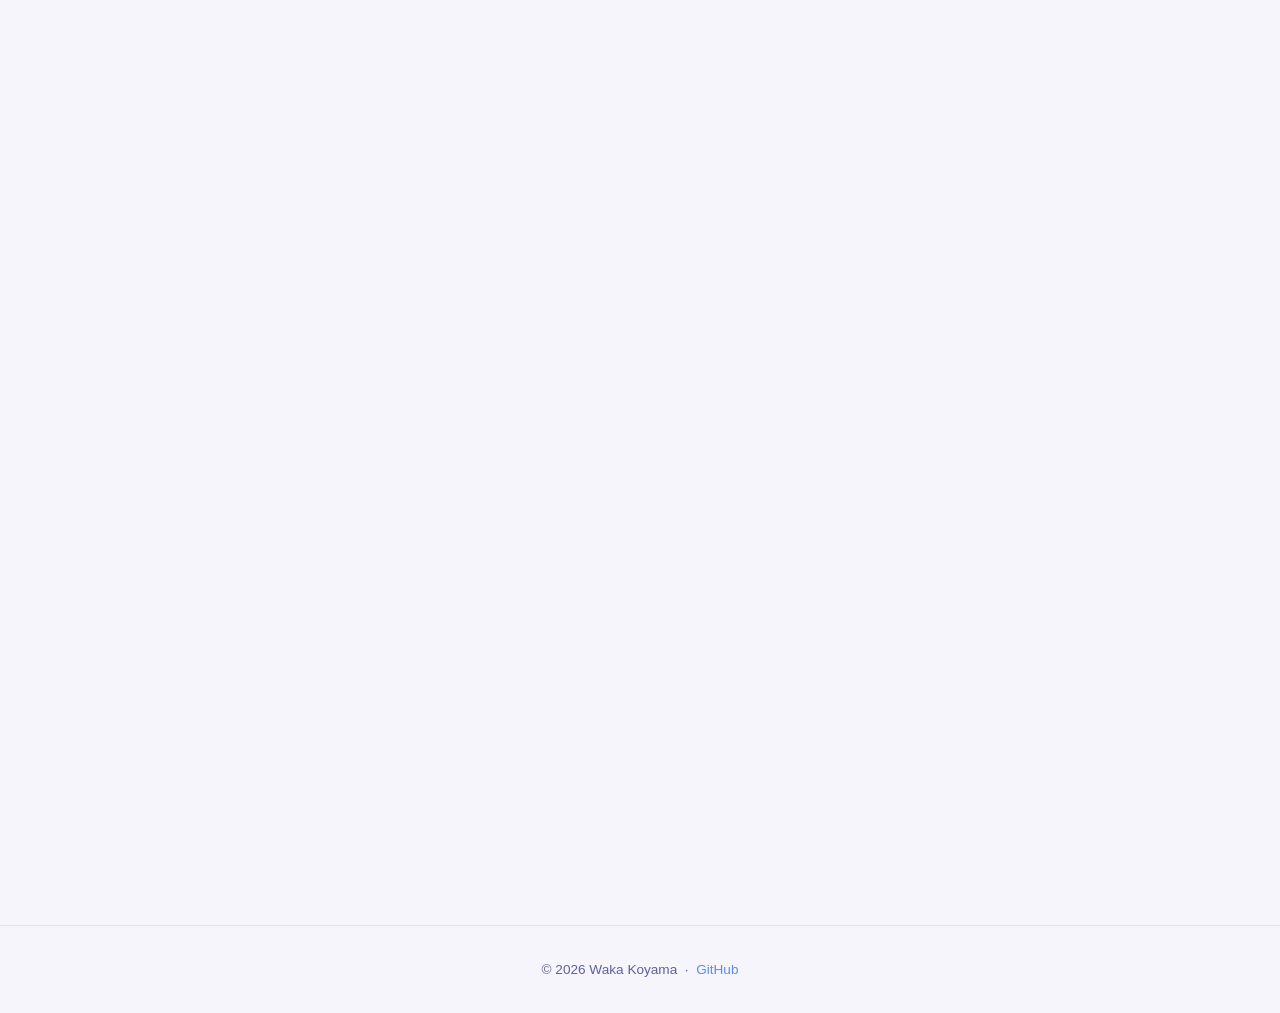
==== commit d2597eb5: "Add files via upload" ====
--- a/index.html
+++ b/index.html
@@ -135,7 +135,7 @@
       <article class="live-card card vanillas" data-artist="vanillas"
         data-tour="Life is Beautiful"
         data-setlist="マジック,平成ペイン,クライベイビー,お子さまプレート,鏡,12:25,バームクーヘン,Ready Steady go! go!,デッドマンズチェイス,倫敦,ca$h from chao$,アダムとイヴ,カウンターアクション,ストレンジャー,one shot kill,エマ,LIFE IS BEAUTIFUL,パラノーマルワンダーワールド,ロールプレイ,アメイジングレース,ギフト">
-        <img class="live-photo" src="images/20211113.jpg" alt="2021.11.13 ライブ写真">
+        <img class="live-photo" src="20211113.jpg" alt="2021.11.13 ライブ写真">
         <time class="live-date" datetime="2021-11-13">2021.11.13</time>
         <h3 class="live-artist">go!go!vanillas</h3>
         <p class="live-venue">神戸国際会館こくさいホール</p>
@@ -145,7 +145,7 @@
       <article class="live-card card higedan" data-artist="higedan"
         data-tour="one - man tour 2021-2022 - Editorial -"
         data-setlist="Universe,HELLO,宿命,115万キロのフィルム,パラボラ,Shower,みどりの雨避け,Bedroom Talk,Laughter,フィラメント,Stand By You,ペンディング・マシーン,ブラザーズ,ノーダウト,FIRE GROUND,Cry Baby,Editorial,アポトーシス,Lost In My Room,Pretender,異端なスター,I LOVE...">
-        <img class="live-photo" src="images/20211201.jpg" alt="2021.12.01 ライブ写真">
+        <img class="live-photo" src="20211201.jpg" alt="2021.12.01 ライブ写真">
         <time class="live-date" datetime="2021-12-01">2021.12.01</time>
         <h3 class="live-artist">Official髭男dism</h3>
         <p class="live-venue">大阪城ホール</p>
@@ -158,7 +158,7 @@
       <article class="live-card card macaroni" data-artist="macaroni"
         data-tour="マカロックツアーvol.13 〜あっという間の10周年☆変わらずあなたと鳴らし廻り！篇〜"
         data-setlist="鳴らせ,レモンパイ,トマソン,はしりがき,なんでもないよ,,好きだった（はずだった）,ヤングアダルト,恋人ごっこ,キスをしよう,春の嵐,メレンゲ,青春と一瞬,TONTTU,ワルツのレター,STAY with ME,ハートロッカー,僕らが強く。,あこがれ,ハッピーエンドへの期待は,OKKAKE">
-        <img class="live-photo" src="images/20220323.jpg" alt="2022.03.23 ライブ写真">
+        <img class="live-photo" src="20220323.jpg" alt="2022.03.23 ライブ写真">
         <time class="live-date" datetime="2022-03-23">2022.03.23</time>
         <h3 class="live-artist">マカロニえんぴつ</h3>
         <p class="live-venue">大阪城ホール</p>
@@ -168,7 +168,7 @@
       <article class="live-card card vanillas" data-artist="vanillas"
         data-tour="青いの。 TOUR 2022"
         data-setlist="サクラサク,バイリンガール,クライベイビー,T R A P !,デッドマンズチェイス,お子さまプレート,エマ,平成ペイン,青いの。,アメイジンググレース,マジック,LIFE IS BEAUTIFUL,アダムとイヴ">
-        <img class="live-photo" src="images/20220410.jpg" alt="2022.04.10 ライブ写真">
+        <img class="live-photo" src="20220410.jpg" alt="2022.04.10 ライブ写真">
         <time class="live-date" datetime="2022-04-10">2022.04.10</time>
         <h3 class="live-artist">go!go!vanillas</h3>
         <p class="live-venue">なんばHatch</p>
@@ -178,7 +178,7 @@
       <article class="live-card card creep" data-artist="creep"
         data-tour="今夜は月が綺麗だよ"
         data-setlist="なんてことはしませんでしたとさ,身も蓋もない水槽,君の部屋,月の逆襲,四季,イト,しょうもな,一生に一度愛してるよ,ニガツノナミダ,しらす,なんか出てきちゃってる,キケンナアソビ,栞,オレンジ,すぐに,二人の間,モノマネ,ヒッカキキズ,ナイトオンザプラネット,左耳,手と手,ABCDC,exダーリン,風にふかれて">
-        <img class="live-photo" src="images/20220526.jpg" alt="2022.05.26 ライブ写真">
+        <img class="live-photo" src="20220526.jpg" alt="2022.05.26 ライブ写真">
         <time class="live-date" datetime="2022-05-26">2022.05.26</time>
         <h3 class="live-artist">クリープハイプ</h3>
         <p class="live-venue">フェスティバルホール</p>
@@ -188,7 +188,7 @@
       <article class="live-card card orange" data-artist="orange"
         data-tour="ワンマンツアー2022～グッバイ過去、それからあとはサンキュー!～"
         data-setlist="君のいる方へ,まいでぃあ,パープリン,7997,タルパ,みょーじ,東京の空,37.5℃,デイリーネイビークレイジー,タイムトラベルメロン,ガマズミ,理由,敏感少女,急ショック死寸前,キンモクセイ,モザイク,イヤーワーム,ドロップ">
-        <img class="live-photo" src="images/20221209.jpg" alt="2022.12.09 ライブ写真">
+        <img class="live-photo" src="20221209.jpg" alt="2022.12.09 ライブ写真">
         <time class="live-date" datetime="2022-12-09">2022.12.09</time>
         <h3 class="live-artist">オレンジスパイニクラブ</h3>
         <p class="live-venue">大阪TRAD</p>
@@ -201,7 +201,7 @@
       <article class="live-card card creep" data-artist="creep"
         data-tour="本なんてぶっ飛ばしてよ"
         data-setlist="身も蓋もない水槽,しょうもな,一生に一度愛してるよ,君の部屋,月の逆襲,グレーマンのせいにする,キケンナアソビ,ボーイズENDガールズ,明日はどっちだ,傷つける,ナイトオンザプラネット,一生のお願い,本なんてぶっ飛ばしてよ,チロルとポルノ,愛の標識,栞,イト,火まつり,週刊誌,社会の窓と同じ構成,HE IS MINE,ポリコ,おやすみ泣き声、さよなら歌姫,イノチミジカシコイセヨオトメ,二十九、三十">
-        <img class="live-photo" src="images/20230326.jpg" alt="2023.03.26 ライブ写真">
+        <img class="live-photo" src="20230326.jpg" alt="2023.03.26 ライブ写真">
         <time class="live-date" datetime="2023-03-26">2023.03.26</time>
         <h3 class="live-artist">クリープハイプ</h3>
         <p class="live-venue">大阪城ホール</p>
@@ -211,7 +211,7 @@
       <article class="live-card card vanillas" data-artist="vanillas"
         data-tour="FLOWERS"
         data-setlist="RUN RUN RUN,HIGHER,The Marking Song,I Don't Wanna Be You,おはようカルチャー,Penetration,ペンペン,お子さまプレート,青いの。,鏡,アダムとイヴ,My Favorite Things,Dirty Pretty Things,バイリンガール,エマ,カウンターアクション,one shot kill,アメイジングレース,きみとぼく,硝子,LIFE IS BEAUTIFUL">
-        <img class="live-photo" src="images/20230420.jpg" alt="2023.04.20 ライブ写真">
+        <img class="live-photo" src="20230420.jpg" alt="2023.04.20 ライブ写真">
         <time class="live-date" datetime="2023-04-20">2023.04.20</time>
         <h3 class="live-artist">go!go!vanillas</h3>
         <p class="live-venue">オリックス劇場</p>
@@ -221,7 +221,7 @@
       <article class="live-card card vanillas" data-artist="vanillas"
         data-tour="go!go!CLUB 会員限定ライブ「TIME THIEF TOUR」"
         data-setlist="ハイテンション,We are go!,非実在少女,ラバーズ,ホラーショー,ビッグモンスーン,バイリンガール,トワイライト,ニューエイジ,なつのうた,ツインズ,No No No,モールスクライスト,セレモニー,ニューゲーム,カウンターアクション,ライクアマウンテン,エマ,おはようカルチャー,人間讃歌,アクロス ザ ユニバーシティ,ギフト">
-        <img class="live-photo" src="images/20230621.jpg" alt="2023.06.21 ライブ写真">
+        <img class="live-photo" src="20230621.jpg" alt="2023.06.21 ライブ写真">
         <time class="live-date" datetime="2023-06-21">2023.06.21</time>
         <h3 class="live-artist">go!go!vanillas</h3>
         <p class="live-venue">なんばHatch</p>
@@ -235,7 +235,7 @@
       <article class="live-card card vanillas" data-artist="vanillas"
         data-tour='w.o.d. presents "スペース・インベーダーズ VI"'
         data-setlist="【go!go!vanillas】HIGHER,エマ,デッドマンズチェイス,SHAKE,鏡,平安,one shot kill,ストレンジャー,カウンターアクション,平成ペイン,マジック / 【w.o.d】STARS,楽園,Fullface,Kill your idols Kiss me baby,lala,1994,陽炎,バニラ・スカイ,オレンジ,あらしのよるに,エンドレス・リピート,イカロス,Mayday,踊る阿呆に見る阿呆,My Generation">
-        <img class="live-photo" src="images/20240629.jpg" alt="2024.06.29 ライブ写真">
+        <img class="live-photo" src="20240629.jpg" alt="2024.06.29 ライブ写真">
         <time class="live-date" datetime="2024-06-29">2024.06.29</time>
         <h3 class="live-artist">w.o.d × go!go!vanillas</h3>
         <p class="live-venue">ダイヤモンドホール</p>
@@ -245,7 +245,7 @@
       <article class="live-card card nogizaka" data-artist="nogizaka"
         data-tour="真夏の全国ツアー2024"
         data-setlist="OVERTURE,チートデイ,裸足でSummer,太陽ノック,君に叱られた,僕だけの光,バンドエイド剥がすような別れ方,I see...,三番目の風,Threefold choice,Am I Loving?,ジコチューで行こう!,ぶんぶくちゃがま,あと7曲,Never say never,ここにはないもの,あらかじめ語られるロマンス,ロマンティックいか焼き,君が扇いでくれた,自惚れビーチ,スカイダイビング,ガールズルール,ひと夏の長さより…,日常,Wilderness world,Actually...,おひとりさま天国,好きというのはロックだぜ!,夏のFree&Easy,シンクロニシティ,僕が手を叩く方へ,誰かの肩,ハウス！,他人のそら似,Monopoly,乃木坂の詩">
-        <img class="live-photo" src="images/20240720.jpg" alt="2024.07.20 ライブ写真">
+        <img class="live-photo" src="20240720.jpg" alt="2024.07.20 ライブ写真">
         <time class="live-date" datetime="2024-07-20">2024.07.20</time>
         <h3 class="live-artist">乃木坂46</h3>
         <p class="live-venue">京セラドーム</p>
@@ -255,7 +255,7 @@
       <article class="live-card card nogizaka" data-artist="nogizaka"
         data-tour="真夏の全国ツアー2024"
         data-setlist="OVERTURE,チートデイ,裸足でSummer,太陽ノック,君に叱られた,僕だけの光,17分間,ジャンピングジョーカーフラッシュ,トキトキメキメキ,Threefold choice,Am I Loving?,ジコチューで行こう!,甘いエビデンス,せっかちなかたつむり,他の星から,僕が行かなきゃ誰が行くんだ?,あらかじめ語られるロマンス,ロマンティックいか焼き,君が扇いでくれた,自惚れビーチ,スカイダイビング,ガールズルール,ひと夏の長さより…,日常,Wilderness world,Actually...,おひとりさま天国,好きというのはロックだぜ!,夏のFree&Easy,シンクロニシティ,僕が手を叩く方へ,誰かの肩,ロマンスのスタート,他人のそら似,Monopoly,乃木坂の詩">
-        <img class="live-photo" src="images/20240721.jpg" alt="2024.07.21 ライブ写真">
+        <img class="live-photo" src="20240721.jpg" alt="2024.07.21 ライブ写真">
         <time class="live-date" datetime="2024-07-21">2024.07.21</time>
         <h3 class="live-artist">乃木坂46</h3>
         <p class="live-venue">京セラドーム</p>
@@ -265,7 +265,7 @@
       <article class="live-card card nogizaka" data-artist="nogizaka"
         data-tour="真夏の全国ツアー2024"
         data-setlist="OVERTURE,チートデイ,裸足でSummer,太陽ノック,君に叱られた,ジコチューで行こう!,バンドエイド剥がすような別れ方,I see...,三番目の風,Threefold choice,Am I Loving?,ぶんぶくちゃがま,あと7曲,Never say never,ここにはないもの,あらかじめ語られるロマンス,ロマンティックいか焼き,君が扇いでくれた,自惚れビーチ,スカイダイビング,ガールズルール,ひと夏の長さより…,落とし物,Wilderness world,Actually...,おひとりさま天国,好きというのはロックだぜ!,夏のFree&Easy,シンクロニシティ,僕が手を叩く方へ,誰かの肩,転がった鐘を鳴らせ！,他人のそら似,Monopoly,乃木坂の詩">
-        <img class="live-photo" src="images/20240824.jpg" alt="2024.08.24 ライブ写真">
+        <img class="live-photo" src="20240824.jpg" alt="2024.08.24 ライブ写真">
         <time class="live-date" datetime="2024-08-24">2024.08.24</time>
         <h3 class="live-artist">乃木坂46</h3>
         <p class="live-venue">バンテリンドーム</p>
@@ -275,7 +275,7 @@
       <article class="live-card card other" data-artist="other"
         data-tour="少年少女へウルトラエールを"
         data-setlist="【プッシュプルポット】Unity,街,少年少女,Fine!!,愛していけるように,ゴールドマーチ,バカやろう,ダイナマイトラヴソング,ともに,笑って,最終列車,愛唱歌 / 【arakezuri】キーホルダー,素顔,レイジー,ウルトラエール,くしゃみ,クアトリーセンチュリー,ホールドミータイト,ピースオブケイク,たいせつ,だめでもともと,ヒーロー">
-        <img class="live-photo" src="images/20241109.jpg" alt="2024.11.09 ライブ写真">
+        <img class="live-photo" src="20241109.jpg" alt="2024.11.09 ライブ写真">
         <time class="live-date" datetime="2024-11-09">2024.11.09</time>
         <h3 class="live-artist">プッシュプルポット × arakezuri</h3>
         <p class="live-venue">市大祭</p>
@@ -285,7 +285,7 @@
       <article class="live-card card creep" data-artist="creep"
         data-tour="2024年11月16日"
         data-setlist="HE IS MINE,火まつり,NE-TAXI,生レバ,イト,栞,陽,一生のお願い,左耳,リバーシブルー,オレンジ,月の逆襲,憂、燦々,四季,目覚まし時計,しらす,ナイトオンザプラネット,キケンナアソビ,週刊誌,蜂蜜と風呂場,天の声,愛の標識,明日はどっちだ,風にふかれて,おやすみ泣き声、さよなら歌姫">
-        <img class="live-photo" src="images/20241116.jpg" alt="2024.11.16 ライブ写真">
+        <img class="live-photo" src="20241116.jpg" alt="2024.11.16 ライブ写真">
         <time class="live-date" datetime="2024-11-16">2024.11.16</time>
         <h3 class="live-artist">クリープハイプ</h3>
         <p class="live-venue">Kアリーナ横浜</p>
@@ -298,7 +298,7 @@
       <article class="live-card card vanillas" data-artist="vanillas"
         data-tour="Lab. TOUR 2024-2025 ライブハウス&ホール編"
         data-setlist="HIBITANTAN,ヒンキーディンキーパーティークルー,デッドマンズチェイス,Super Star Child,T R A P !,カウンターアクション,one shot kill,クロスロオオオード,Persona,倫敦,SHAKE,12:25,平安,来来来,エマ,お子さまプレート,おはようカルチャー,Leyline,コンビニエンスラブ,Moonshine,マジック">
-        <img class="live-photo" src="images/20250207.jpg" alt="2025.02.07 ライブ写真">
+        <img class="live-photo" src="20250207.jpg" alt="2025.02.07 ライブ写真">
         <time class="live-date" datetime="2025-02-07">2025.02.07</time>
         <h3 class="live-artist">go!go!vanillas</h3>
         <p class="live-venue">Zepp名古屋</p>
@@ -308,7 +308,7 @@
       <article class="live-card card vanillas" data-artist="vanillas"
         data-tour="Lab. TOUR 2024-2025 Arena Tour 2025"
         data-setlist="HIBITANTAN,青いの。,デッドマンズチェイス,Super Star Child,LIFE IS BEAUTIFUL,クライベイビー,クロスロオオオード,エマ,SHAKE,Persona,イノセンス,バイバイカラー,手紙,馬の骨,平安,カウンターアクション,来来来,マジック,平成ペイン,Leyline,パンドラ,Moonshine,FUZZ LOVE">
-        <img class="live-photo" src="images/20250308.jpg" alt="2025.03.08 ライブ写真">
+        <img class="live-photo" src="20250308.jpg" alt="2025.03.08 ライブ写真">
         <time class="live-date" datetime="2025-03-08">2025.03.08</time>
         <h3 class="live-artist">go!go!vanillas</h3>
         <p class="live-venue">日本武道館</p>
@@ -318,7 +318,7 @@
       <article class="live-card card vanillas" data-artist="vanillas"
         data-tour="Lab. TOUR 2024-2025 Arena Tour 2025"
         data-setlist="HIBITANTAN,青いの。,デッドマンズチェイス,Super Star Child,LIFE IS BEAUTIFUL,クライベイビー,クロスロオオオード,マジック,SHAKE,Persona,Penetration,バイバイカラー,手紙,馬の骨,平安,one shot kill,ロールプレイ,Moonshine,FUZZ LOVE">
-        <img class="live-photo" src="images/20250309.jpg" alt="2025.03.09 ライブ写真">
+        <img class="live-photo" src="20250309.jpg" alt="2025.03.09 ライブ写真">
         <time class="live-date" datetime="2025-03-09">2025.03.09</time>
         <h3 class="live-artist">go!go!vanillas</h3>
         <p class="live-venue">日本武道館</p>
@@ -328,7 +328,7 @@
       <article class="live-card card vanillas" data-artist="vanillas"
         data-tour="Lab. TOUR 2024-2025 Arena Tour 2025"
         data-setlist="HIBITANTAN,青いの。,デッドマンズチェイス,Super Star Child,LIFE IS BEAUTIFUL,クライベイビー,クロスロオオオード,マジック,SHAKE,Persona,Penetration,バイバイカラー,手紙,馬の骨,平安,ストレンジャー,来来来,エマ,平成ペイン,Leyline,バイリンガール,Moonshine,ラバーズ">
-        <img class="live-photo" src="images/20250420.jpg" alt="2025.04.20 ライブ写真">
+        <img class="live-photo" src="20250420.jpg" alt="2025.04.20 ライブ写真">
         <time class="live-date" datetime="2025-04-20">2025.04.20</time>
         <h3 class="live-artist">go!go!vanillas</h3>
         <p class="live-venue">大阪城ホール</p>
@@ -338,7 +338,7 @@
       <article class="live-card card vanillas" data-artist="vanillas"
         data-tour="Lab. TOUR 2024-2025 ライブハウス&ホール編"
         data-setlist="HIBITANTAN,マジック,デッドマンズチェイス,Super Star Child,T R A P !,カウンターアクション,one shot kill,クロスロオオオード,12:25,Persona,倫敦,SHAKE,平安,来来来,エマ,クライベイビー,おはようカルチャー,Leyline,ライクアマウンテン,Moonshine">
-        <img class="live-photo" src="images/20250527.jpg" alt="2025.05.27 ライブ写真">
+        <img class="live-photo" src="20250527.jpg" alt="2025.05.27 ライブ写真">
         <time class="live-date" datetime="2025-05-27">2025.05.27</time>
         <h3 class="live-artist">go!go!vanillas</h3>
         <p class="live-venue">Zepp名古屋</p>
@@ -348,7 +348,7 @@
       <article class="live-card card vanillas" data-artist="vanillas"
         data-tour="SCARY MONSTERS TOUR 2025-2026"
         data-setlist="鏡,SCARY MONSTER,カウンターアクション,来来来,SHAKE,正体,バイバイカラー,Super Star Child,ダンデライオン,硝子,アダムとイヴ,Penetration,平安,クライベイビー,クロスロオオオード,平成ペイン,青いの。,ヒトカゲ,生きもの,おはようカルチャー,カントリーロード,LIFE IS BEAUTIFUL">
-        <img class="live-photo" src="images/20251031.jpg" alt="2025.10.31 ライブ写真">
+        <img class="live-photo" src="20251031.jpg" alt="2025.10.31 ライブ写真">
         <time class="live-date" datetime="2025-10-31">2025.10.31</time>
         <h3 class="live-artist">go!go!vanillas</h3>
         <p class="live-venue">日本特殊陶業市民会館</p>
@@ -358,7 +358,7 @@
       <article class="live-card card other" data-artist="other"
         data-tour="RADWIMPS 20th ANNIVERSARY LIVE TOUR"
         data-setlist="ふたりごと,まーふぁか,NEVER EVER ENDER,ます。,ワールドエンドガールフレンド,Tummy,me me she,告白,賜物,棒人間,おしゃかしゃま,DARMA GRAND PRIX,成れの果てで鳴れ,三葉のテーマ,スパークル,グランドエスケープ,トアルハルノヒ,筆舌,25コ目の染色体,正解,いいんですか？,会心の一撃">
-        <img class="live-photo" src="images/20251214.jpg" alt="2025.12.14 ライブ写真">
+        <img class="live-photo" src="20251214.jpg" alt="2025.12.14 ライブ写真">
         <time class="live-date" datetime="2025-12-14">2025.12.14</time>
         <h3 class="live-artist">RADWIMPS</h3>
         <p class="live-venue">ポートメッセなごや</p>
@@ -371,7 +371,7 @@
       <article class="live-card card vanillas" data-artist="vanillas"
         data-tour="SCARY MONSTERS TOUR 2025-2026"
         data-setlist="鏡,生きもの,おはようカルチャー,来来来,クロスロオオオード,Penetration,SHAKE,HIGHER,ヒトカゲ,正体,ダンデライオン,Persona,平安,お子さまプレート,マジック,青いの。,アメイジングレース,エマ,SCARY MONSTER,ロールプレイ,Super Star Child,ギフト">
-        <img class="live-photo" src="images/20260322.jpg" alt="2026.03.22 ライブ写真">
+        <img class="live-photo" src="20260322.jpg" alt="2026.03.22 ライブ写真">
         <time class="live-date" datetime="2026-03-22">2026.03.22</time>
         <h3 class="live-artist">go!go!vanillas</h3>
         <p class="live-venue">GLION ARENA KOBE</p>
@@ -381,7 +381,7 @@
       <article class="live-card card vanillas" data-artist="vanillas"
         data-tour="SCARY MONSTERS TOUR 2025-2026"
         data-setlist="鏡,生きもの,おはようカルチャー,来来来,クロスロオオオード,Penetration,SHAKE,HIGHER,ヒトカゲ,正体,ダンデライオン,Persona,平安,お子さまプレート,マジック,青いの。,アメイジングレース,エマ,SCARY MONSTER,パラノーマルワンダーワールド,LIFE IS BEAUTIFUL,フォーリン,ギフト">
-        <img class="live-photo" src="images/20260429.jpg" alt="2026.04.29 ライブ写真">
+        <img class="live-photo" src="20260429.jpg" alt="2026.04.29 ライブ写真">
         <time class="live-date" datetime="2026-04-29">2026.04.29</time>
         <h3 class="live-artist">go!go!vanillas</h3>
         <p class="live-venue">日本ガイシホール</p>
@@ -391,7 +391,7 @@
       <article class="live-card card vanillas" data-artist="vanillas"
         data-tour="READY STEADY go!go! vol.11"
         data-setlist="【マカロニえんぴつ】one shot kill,いつか何もない世界で,忘レナ唄,レモンパイ,poole,NEVERMIND,STAY with ME,洗濯機と君とラヂオ,ハートロッカー,星が泳ぐ,ヤングアダルト / 【go!go!vanillas】平成ペイン,マジック,クライベイビー,Ready Steady go!go!,デッドマンズチェイス,カウンターアクション,No.999,来来来,SCARY MONSTER,one shot kill,パンドラ,お子さまプレート,Don't Look Back In Anger">
-        <img class="live-photo" src="images/20260505.jpg" alt="2026.05.05 ライブ写真">
+        <img class="live-photo" src="20260505.jpg" alt="2026.05.05 ライブ写真">
         <time class="live-date" datetime="2026-05-05">2026.05.05</time>
         <h3 class="live-artist">go!go!vanillas × マカロニえんぴつ</h3>
         <p class="live-venue">Zepp DiverCity TOKYO</p>
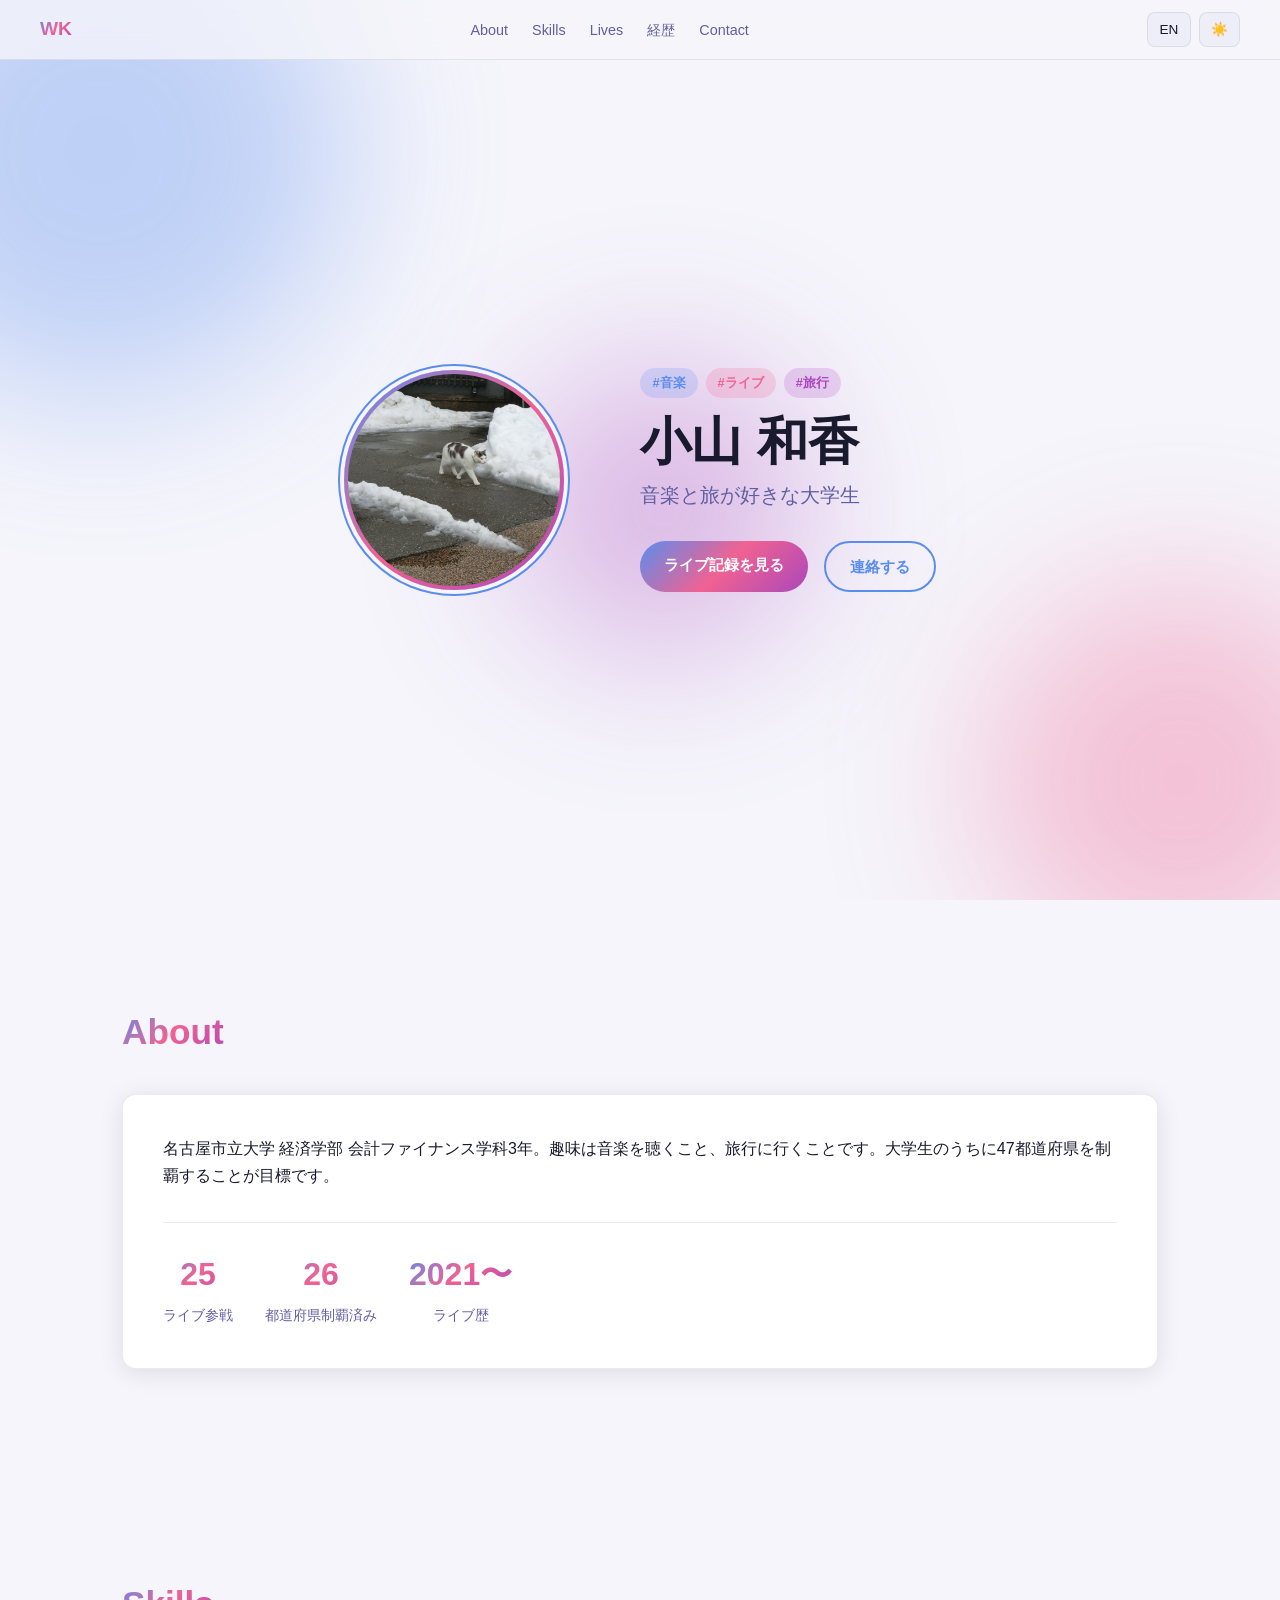
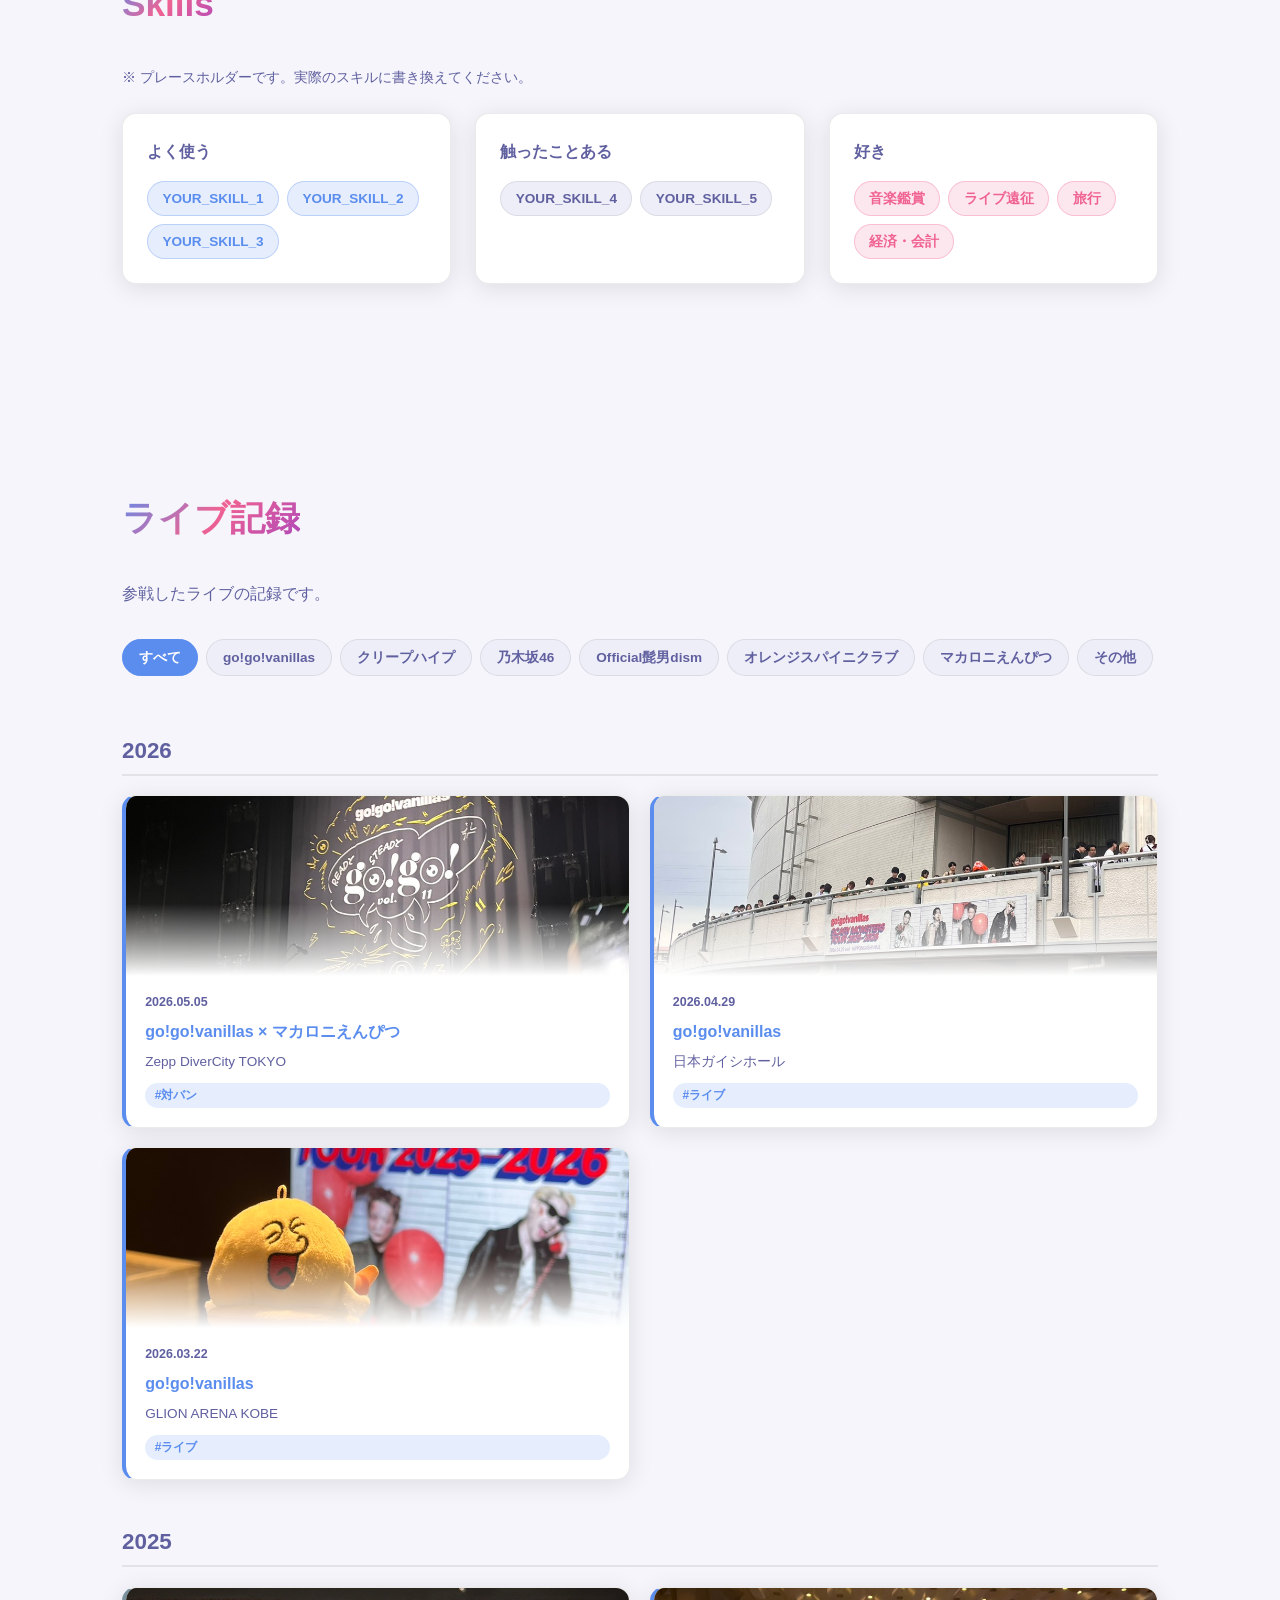
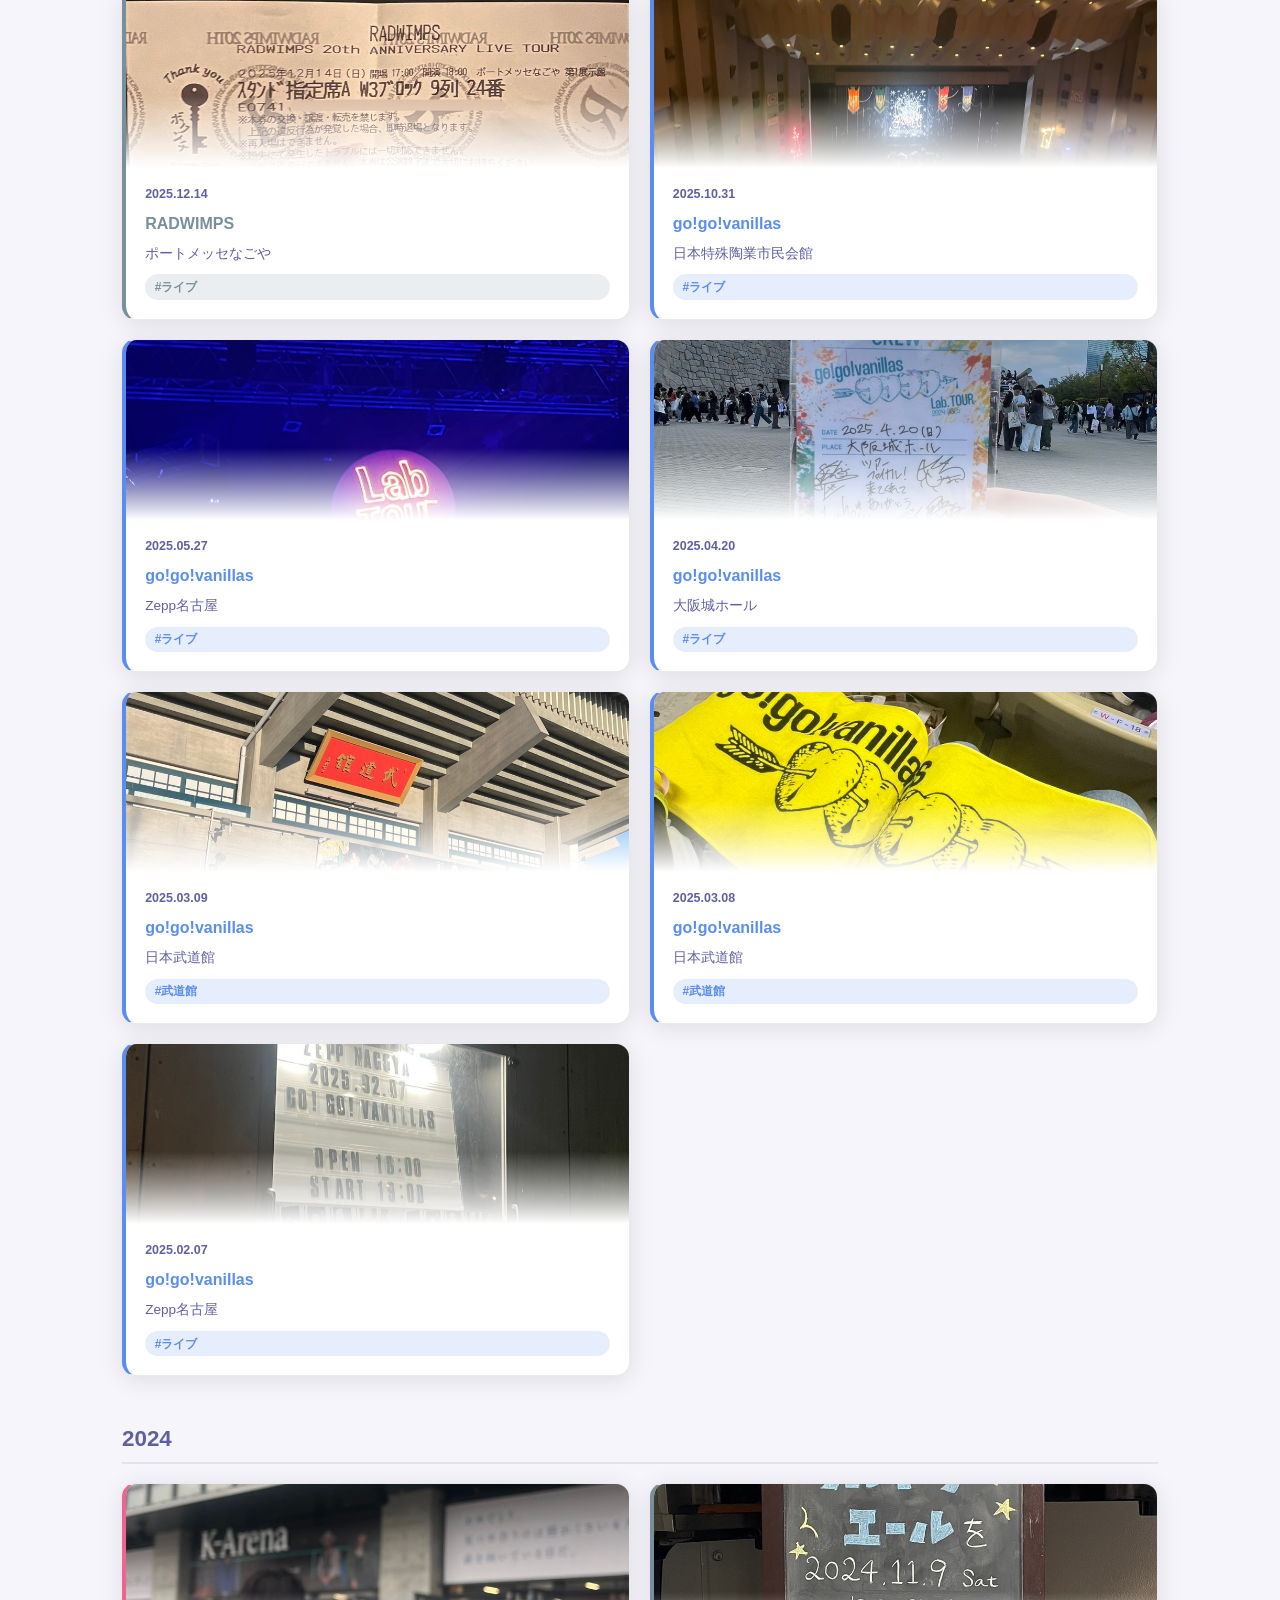
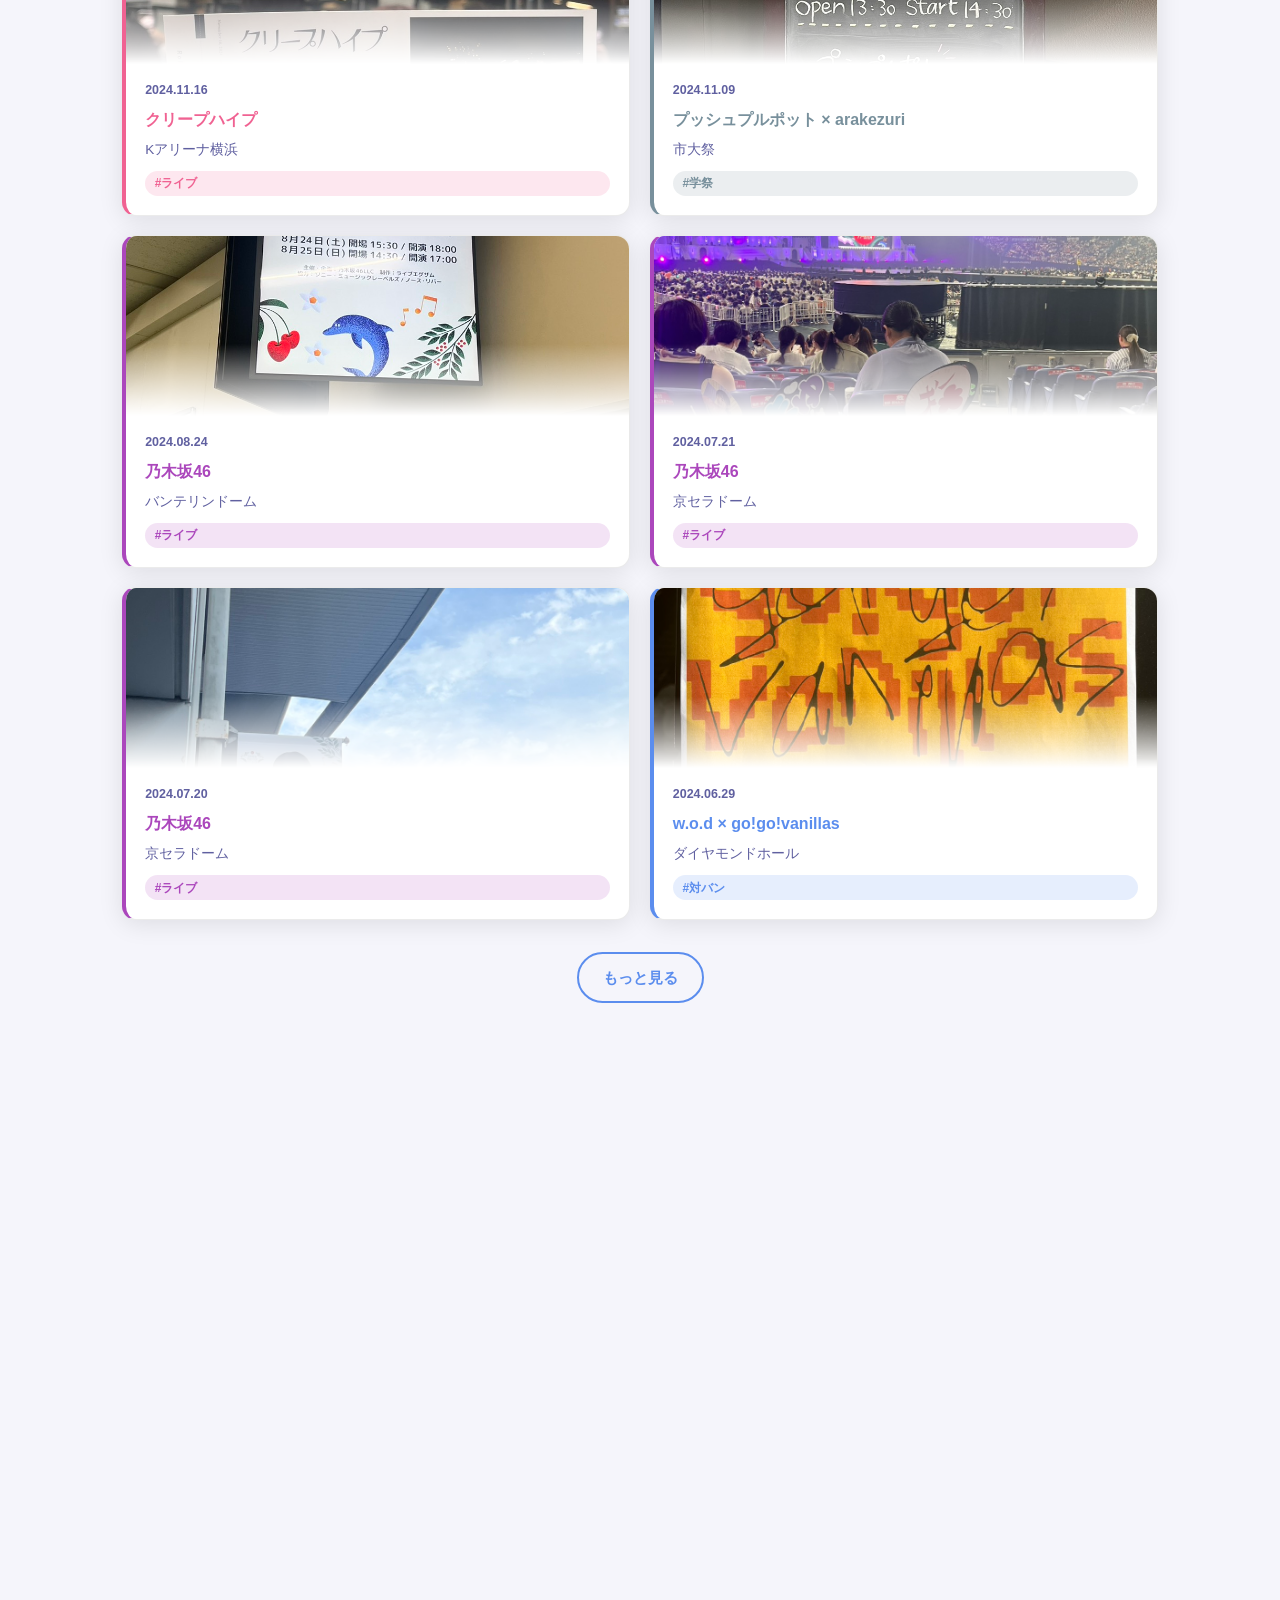
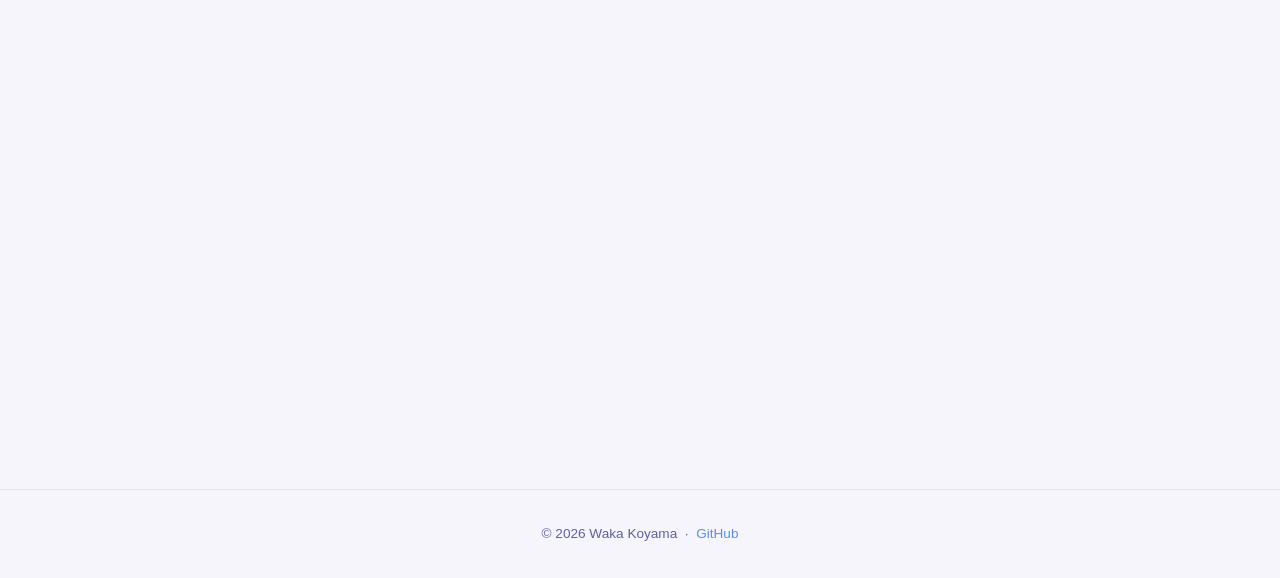
==== commit bb4b08c5: "Add files via upload" ====
--- a/index.html
+++ b/index.html
@@ -36,7 +36,7 @@
   <div class="blob blob-3" aria-hidden="true"></div>
   <div class="hero-inner">
     <div class="hero-photo-wrap">
-      <img class="hero-photo" src="YOUR_PHOTO.jpg" alt="小山和香のプロフィール写真" width="220" height="220"
+      <img class="hero-photo" src="profile.jpg" alt="小山和香のプロフィール写真" width="220" height="220"
         onerror="this.style.display='none';this.nextElementSibling.style.display='flex'">
       <div class="hero-photo-placeholder" aria-hidden="true">📷</div>
     </div>
@@ -388,7 +388,7 @@
         <span class="live-tag">#ライブ</span>
       </article>
 
-      <article class="live-card card vanillas" data-artist="vanillas"
+      <article class="live-card card vanillas" data-artist="vanillas macaroni"
         data-tour="READY STEADY go!go! vol.11"
         data-setlist="【マカロニえんぴつ】one shot kill,いつか何もない世界で,忘レナ唄,レモンパイ,poole,NEVERMIND,STAY with ME,洗濯機と君とラヂオ,ハートロッカー,星が泳ぐ,ヤングアダルト / 【go!go!vanillas】平成ペイン,マジック,クライベイビー,Ready Steady go!go!,デッドマンズチェイス,カウンターアクション,No.999,来来来,SCARY MONSTER,one shot kill,パンドラ,お子さまプレート,Don't Look Back In Anger">
         <img class="live-photo" src="20260505.jpg" alt="2026.05.05 ライブ写真">
--- a/style.css
+++ b/style.css
@@ -235,7 +235,7 @@
 
 .live-grid {
   display: grid;
-  grid-template-columns: repeat(auto-fill, minmax(260px, 1fr));
+  grid-template-columns: repeat(2, 1fr);
   gap: 1.2rem;
   align-items: start;
 }
@@ -250,18 +250,33 @@
 
 /* Live card */
 .live-card {
-  padding: 1.2rem 1.4rem;
+  padding: 0;
   border-left: 4px solid transparent;
   position: relative;
   overflow: hidden;
-}
+  width: 100%;
+  min-width: 0;
+  display: flex;
+  flex-direction: column;
+}
+.live-card .live-date,
+.live-card .live-artist,
+.live-card .live-venue,
+.live-card .live-tag {
+  margin-left: 1.2rem;
+  margin-right: 1.2rem;
+}
+.live-card .live-date { padding-top: 1rem; }
+.live-card .live-tag { margin-bottom: 1.2rem; }
 .live-photo {
   width: 100%;
-  height: 160px;
+  height: 180px;
   object-fit: cover;
-  border-radius: var(--radius) var(--radius) 0 0;
-  margin: -1.2rem -1.4rem 1rem -1.4rem;
-  width: calc(100% + 2.8rem);
+  object-position: center;
+  display: block;
+  flex-shrink: 0;
+  -webkit-mask-image: linear-gradient(to bottom, #000 60%, transparent 100%);
+  mask-image: linear-gradient(to bottom, #000 60%, transparent 100%);
 }
 .live-date {
   display: block; font-size: .78rem; font-weight: 700;
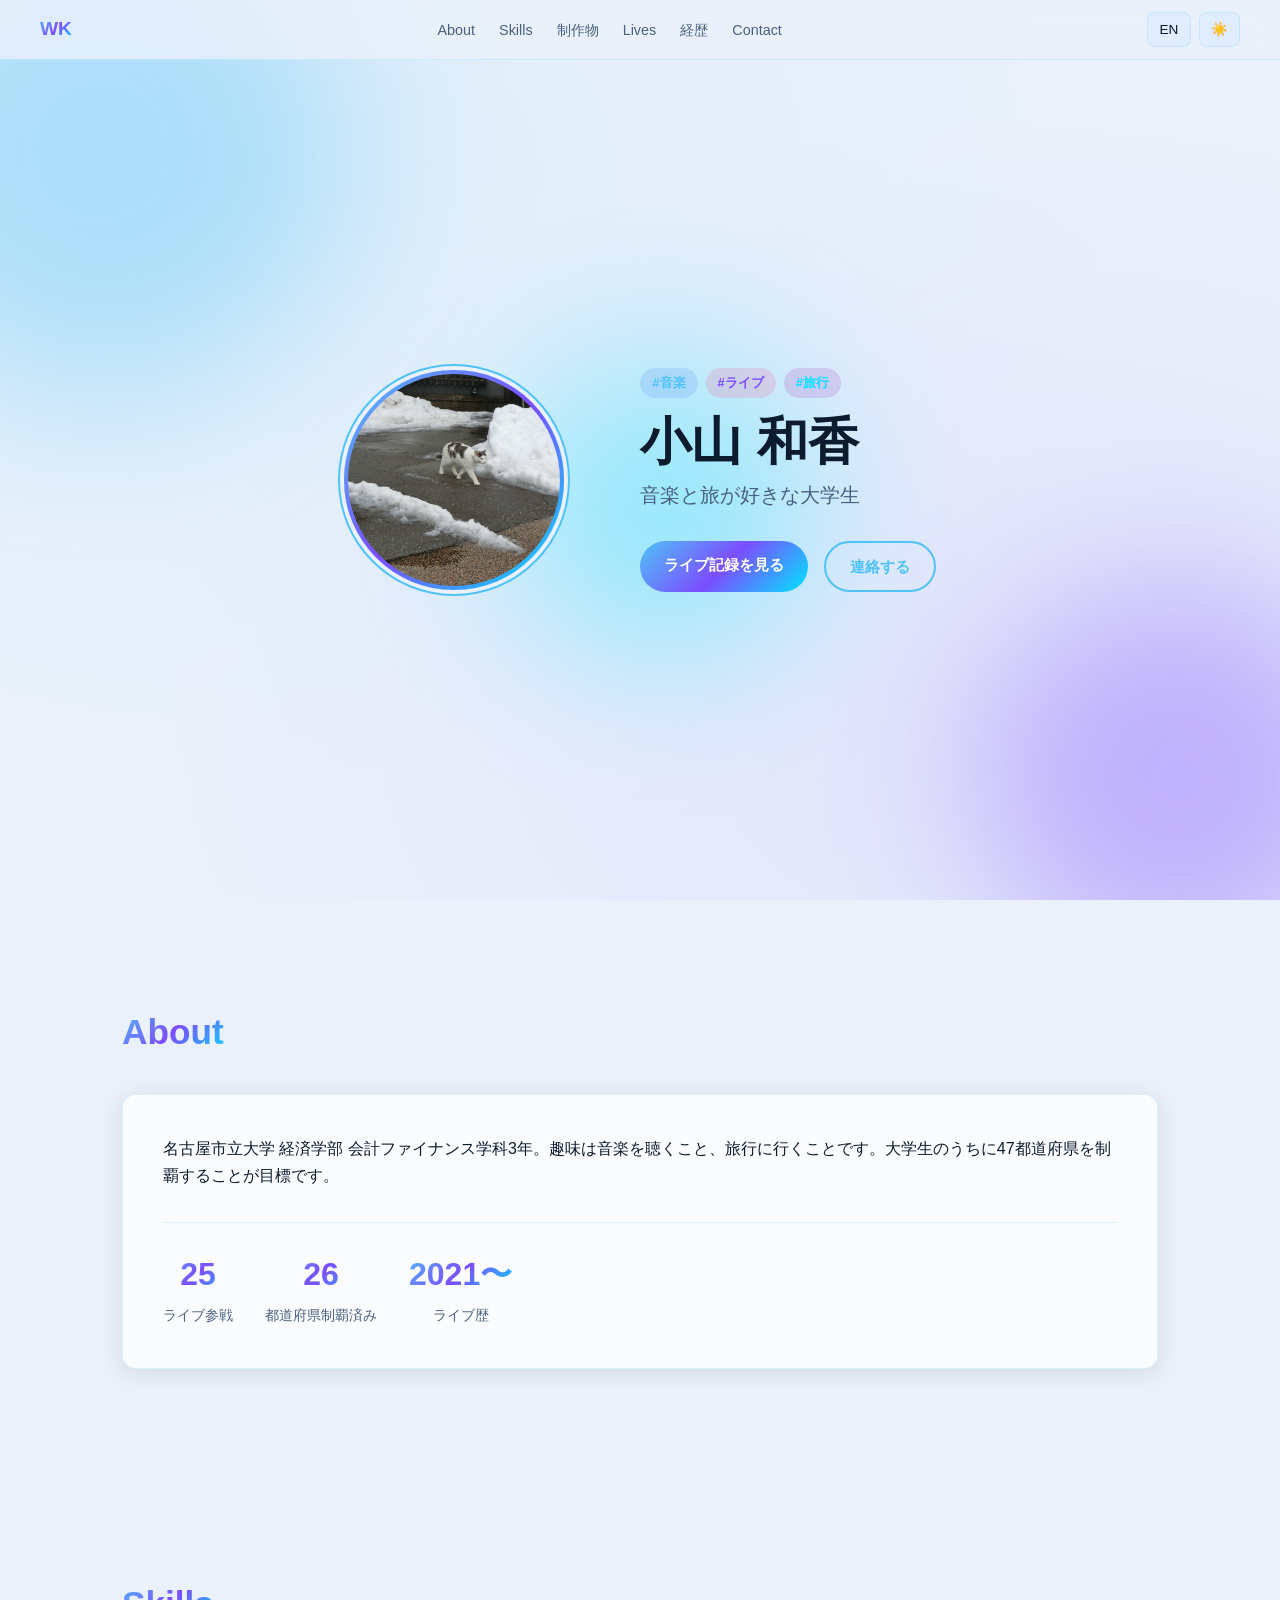
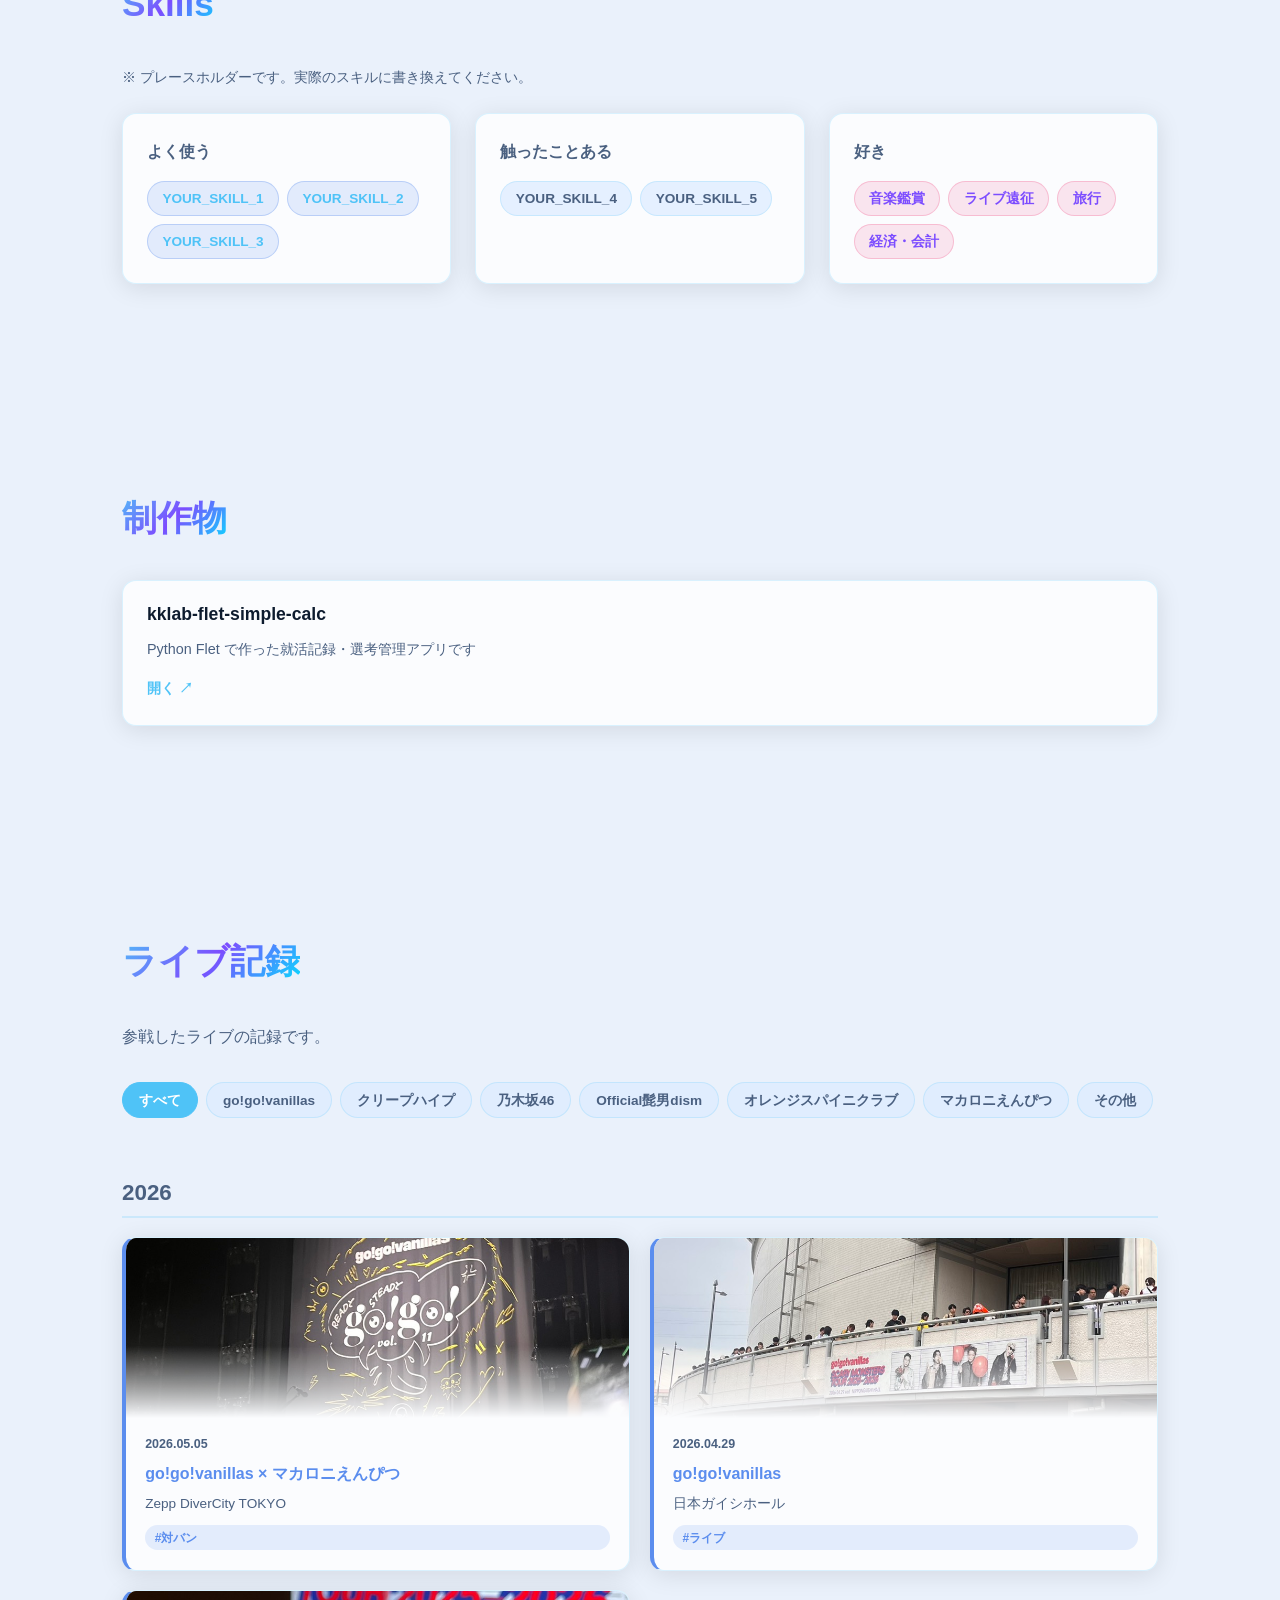
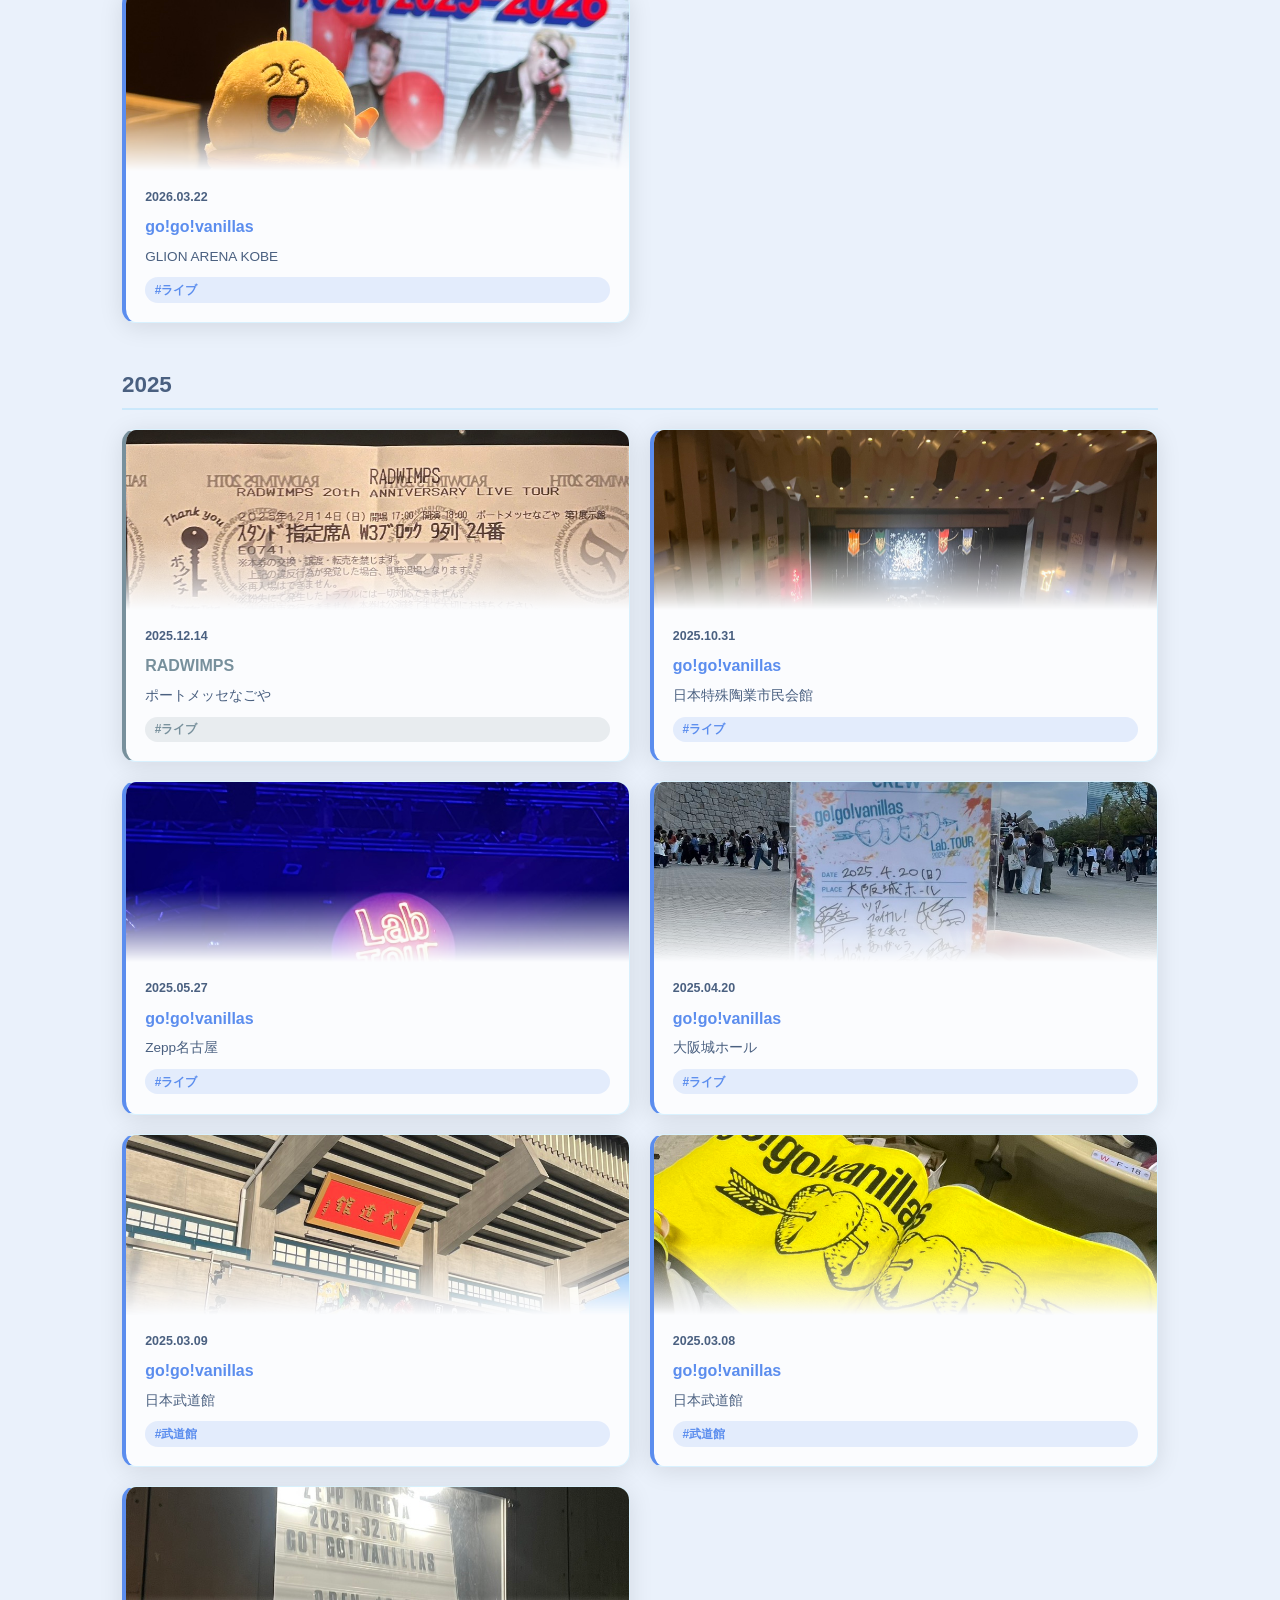
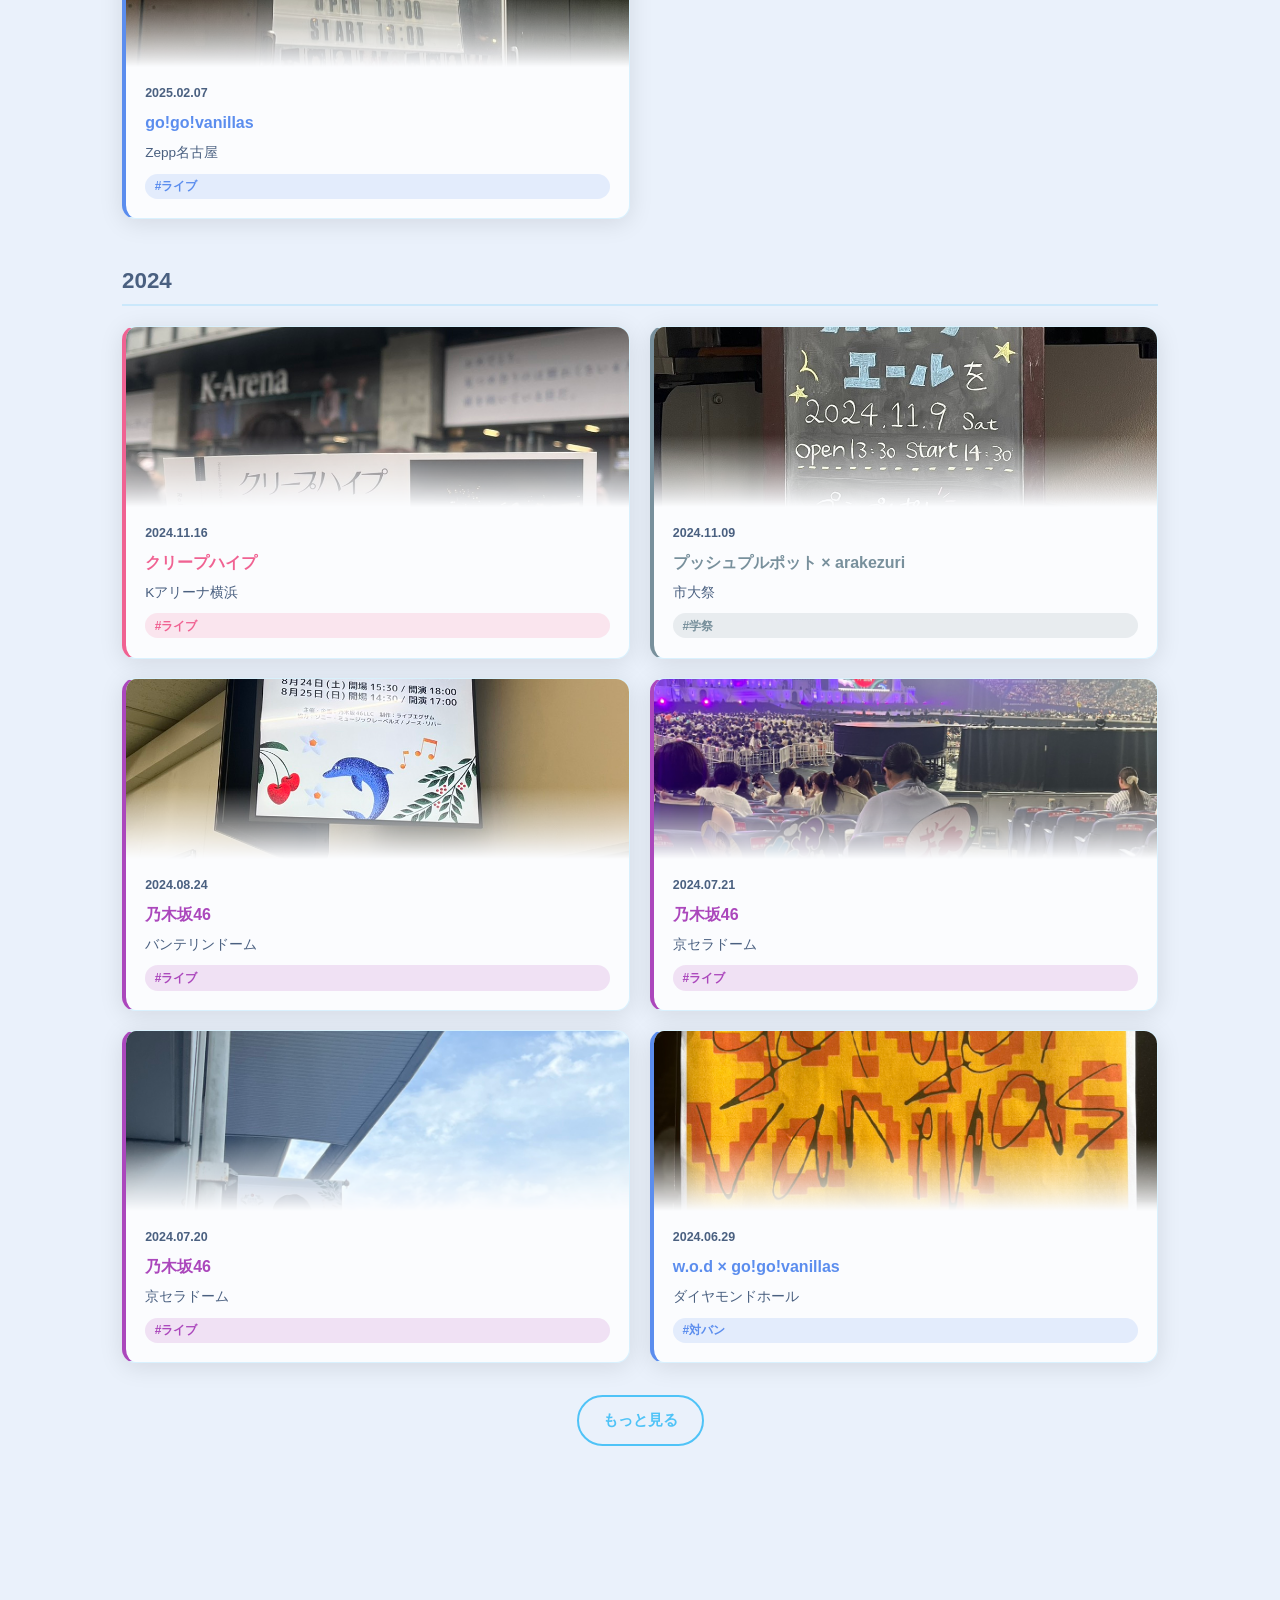
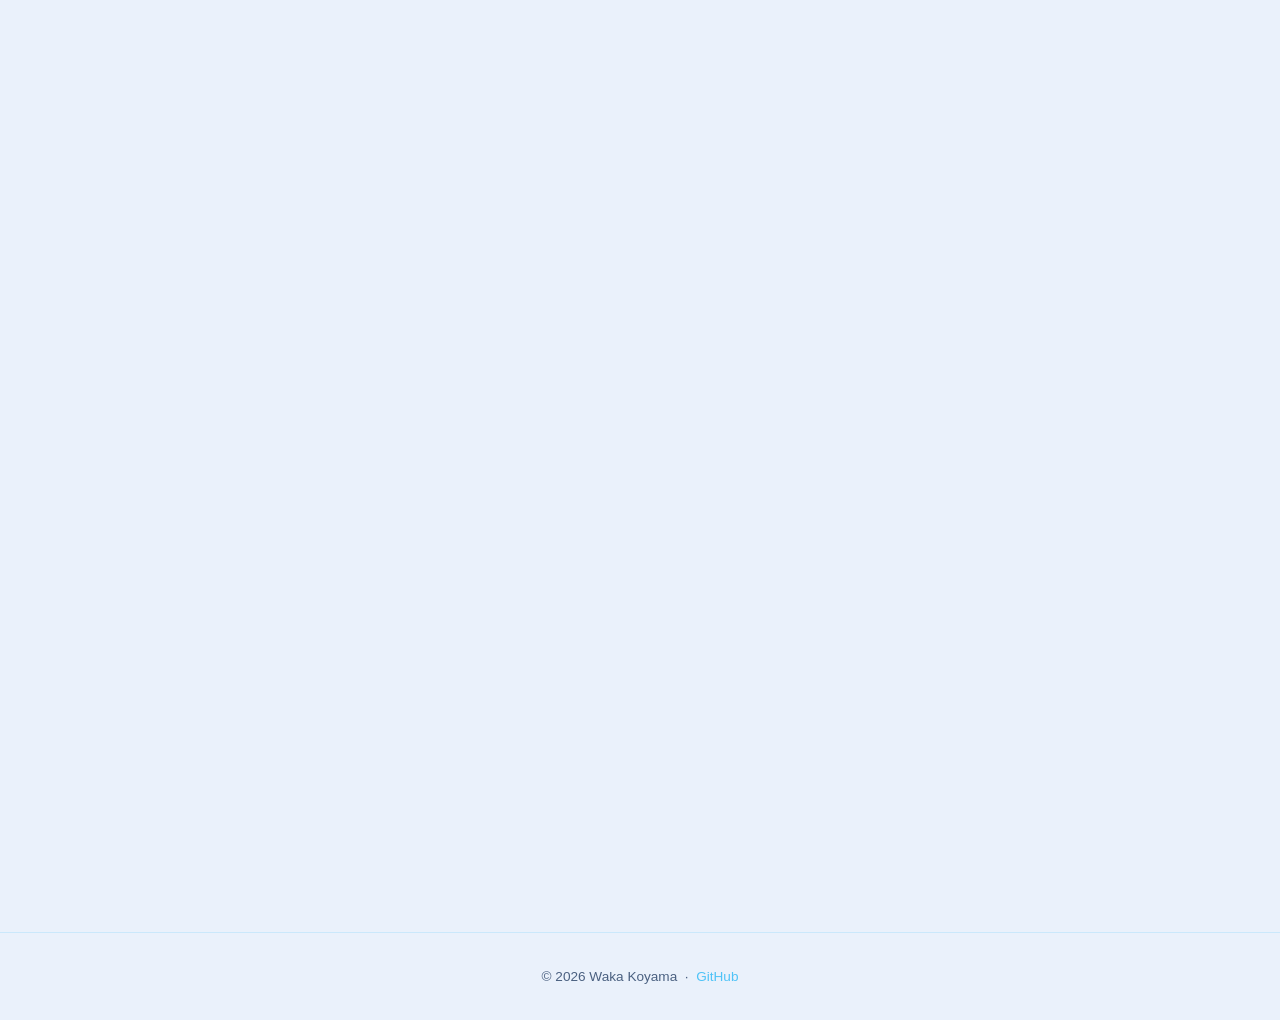
==== commit ec40fc62: "Add works section with kklab-flet-simple-calc project card" ====
--- a/index.html
+++ b/index.html
@@ -16,6 +16,7 @@
     <ul>
       <li><a href="#about"      data-i18n="nav.about">About</a></li>
       <li><a href="#skills"     data-i18n="nav.skills">Skills</a></li>
+      <li><a href="#works">制作物</a></li>
       <li><a href="#projects"   data-i18n="nav.projects">Lives</a></li>
       <li><a href="#experience" data-i18n="nav.experience">Experience</a></li>
       <li><a href="#contact"    data-i18n="nav.contact">Contact</a></li>
@@ -109,6 +110,26 @@
   </div>
 </section>
 
+<!-- ========== WORKS (制作物) ========== -->
+<section id="works" class="section fade-in" aria-labelledby="works-heading">
+  <div class="container">
+    <h2 class="section-title" id="works-heading">制作物</h2>
+    <div class="works-grid">
+      <a href="https://waka-koyama.github.io/kklab-flet-simple-calc/"
+         class="works-card card" target="_blank" rel="noopener noreferrer">
+        <img class="works-screenshot" src="https://waka-koyama.github.io/kklab-flet-simple-calc/splash/img/light-1x.png"
+             alt="kklab-flet-simple-calc スクリーンショット"
+             onerror="this.style.display='none'">
+        <div class="works-body">
+          <h3 class="works-title">kklab-flet-simple-calc</h3>
+          <p class="works-desc">Python Flet で作った就活記録・選考管理アプリです</p>
+          <span class="works-link">開く ↗</span>
+        </div>
+      </a>
+    </div>
+  </div>
+</section>
+
 <!-- ========== PROJECTS (ライブ記録) ========== -->
 <section id="projects" class="section fade-in" aria-labelledby="projects-heading">
   <div class="container">
--- a/style.css
+++ b/style.css
@@ -4,30 +4,30 @@
 
 /* ---------- CSS Variables ---------- */
 :root {
-  --accent:   #5b8dee;
-  --accent-2: #f06292;
-  --accent-3: #ab47bc;
+  --accent:   #4fc3f7;
+  --accent-2: #7c4dff;
+  --accent-3: #00e5ff;
   --grad: linear-gradient(135deg, var(--accent), var(--accent-2), var(--accent-3));
 
   /* dark (default) */
-  --bg:        #0f0f14;
-  --bg-card:   #1a1a24;
-  --bg-card2:  #22223a;
-  --text:      #e8e8f0;
-  --text-muted:#9090b0;
-  --border:    rgba(255,255,255,.08);
-  --shadow:    0 4px 24px rgba(0,0,0,.45);
+  --bg:        #050a14;
+  --bg-card:   rgba(255,255,255,.04);
+  --bg-card2:  rgba(255,255,255,.07);
+  --text:      #e2eaf8;
+  --text-muted:#7a90b8;
+  --border:    rgba(79,195,247,.12);
+  --shadow:    0 4px 32px rgba(0,0,0,.6);
   --radius:    14px;
   --header-h:  60px;
 }
 
 [data-theme="light"] {
-  --bg:        #f5f5fb;
-  --bg-card:   #ffffff;
-  --bg-card2:  #eeeef8;
-  --text:      #1a1a2e;
-  --text-muted:#6060a0;
-  --border:    rgba(0,0,0,.08);
+  --bg:        #eaf1fb;
+  --bg-card:   rgba(255,255,255,.8);
+  --bg-card2:  rgba(220,235,255,.7);
+  --text:      #0d1b2e;
+  --text-muted:#4a6080;
+  --border:    rgba(79,195,247,.2);
   --shadow:    0 4px 24px rgba(0,0,0,.10);
 }
 
@@ -38,6 +38,9 @@
   font-family: -apple-system, BlinkMacSystemFont, "Hiragino Sans", "Noto Sans JP",
                "Yu Gothic", sans-serif;
   background: var(--bg);
+  background-image: radial-gradient(ellipse at 20% 20%, rgba(79,195,247,.08) 0%, transparent 60%),
+                    radial-gradient(ellipse at 80% 80%, rgba(124,77,255,.08) 0%, transparent 60%);
+  background-attachment: fixed;
   color: var(--text);
   line-height: 1.7;
   transition: background .3s, color .3s;
@@ -217,6 +220,50 @@
 .badge-primary li { background: rgba(91,141,238,.15); color: var(--accent); border: 1px solid rgba(91,141,238,.3); }
 .badge-secondary li { background: var(--bg-card2); color: var(--text-muted); border: 1px solid var(--border); }
 .badge-accent li { background: rgba(240,98,146,.15); color: var(--accent-2); border: 1px solid rgba(240,98,146,.3); }
+
+/* ---------- Works ---------- */
+.works-grid {
+  display: grid;
+  grid-template-columns: repeat(auto-fit, minmax(280px, 1fr));
+  gap: 1.5rem;
+}
+.works-card {
+  display: flex;
+  flex-direction: column;
+  overflow: hidden;
+  padding: 0;
+  color: inherit;
+  text-decoration: none;
+}
+.works-screenshot {
+  width: 100%;
+  height: 200px;
+  object-fit: cover;
+  display: block;
+  -webkit-mask-image: linear-gradient(to bottom, #000 60%, transparent 100%);
+  mask-image: linear-gradient(to bottom, #000 60%, transparent 100%);
+}
+.works-body {
+  padding: 1.2rem 1.5rem 1.5rem;
+}
+.works-title {
+  font-size: 1.1rem;
+  font-weight: 800;
+  margin-bottom: .4rem;
+}
+.works-desc {
+  font-size: .9rem;
+  color: var(--text-muted);
+  margin-bottom: .8rem;
+}
+.works-link {
+  font-size: .85rem;
+  font-weight: 700;
+  color: var(--accent);
+}
+.works-card:hover .works-link {
+  text-decoration: underline;
+}
 
 /* ---------- Live / Projects ---------- */
 .filter-bar {
